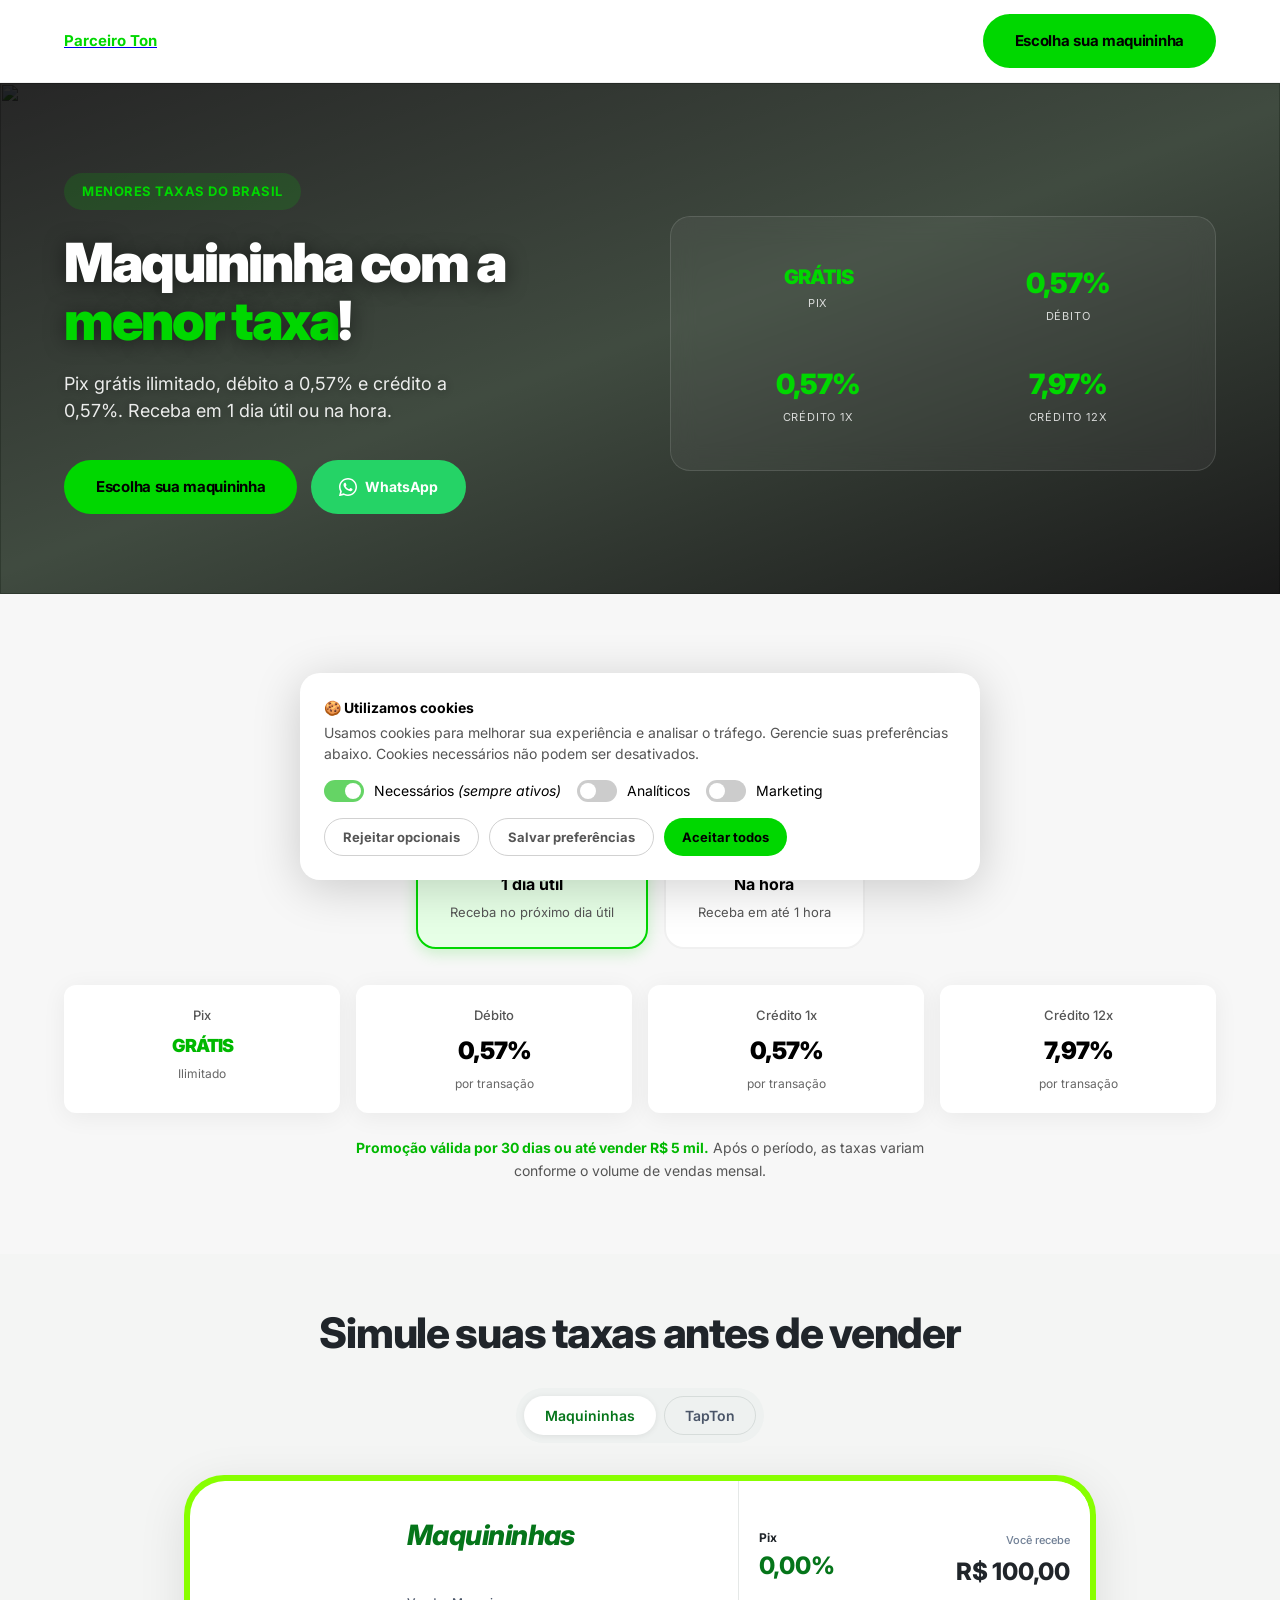
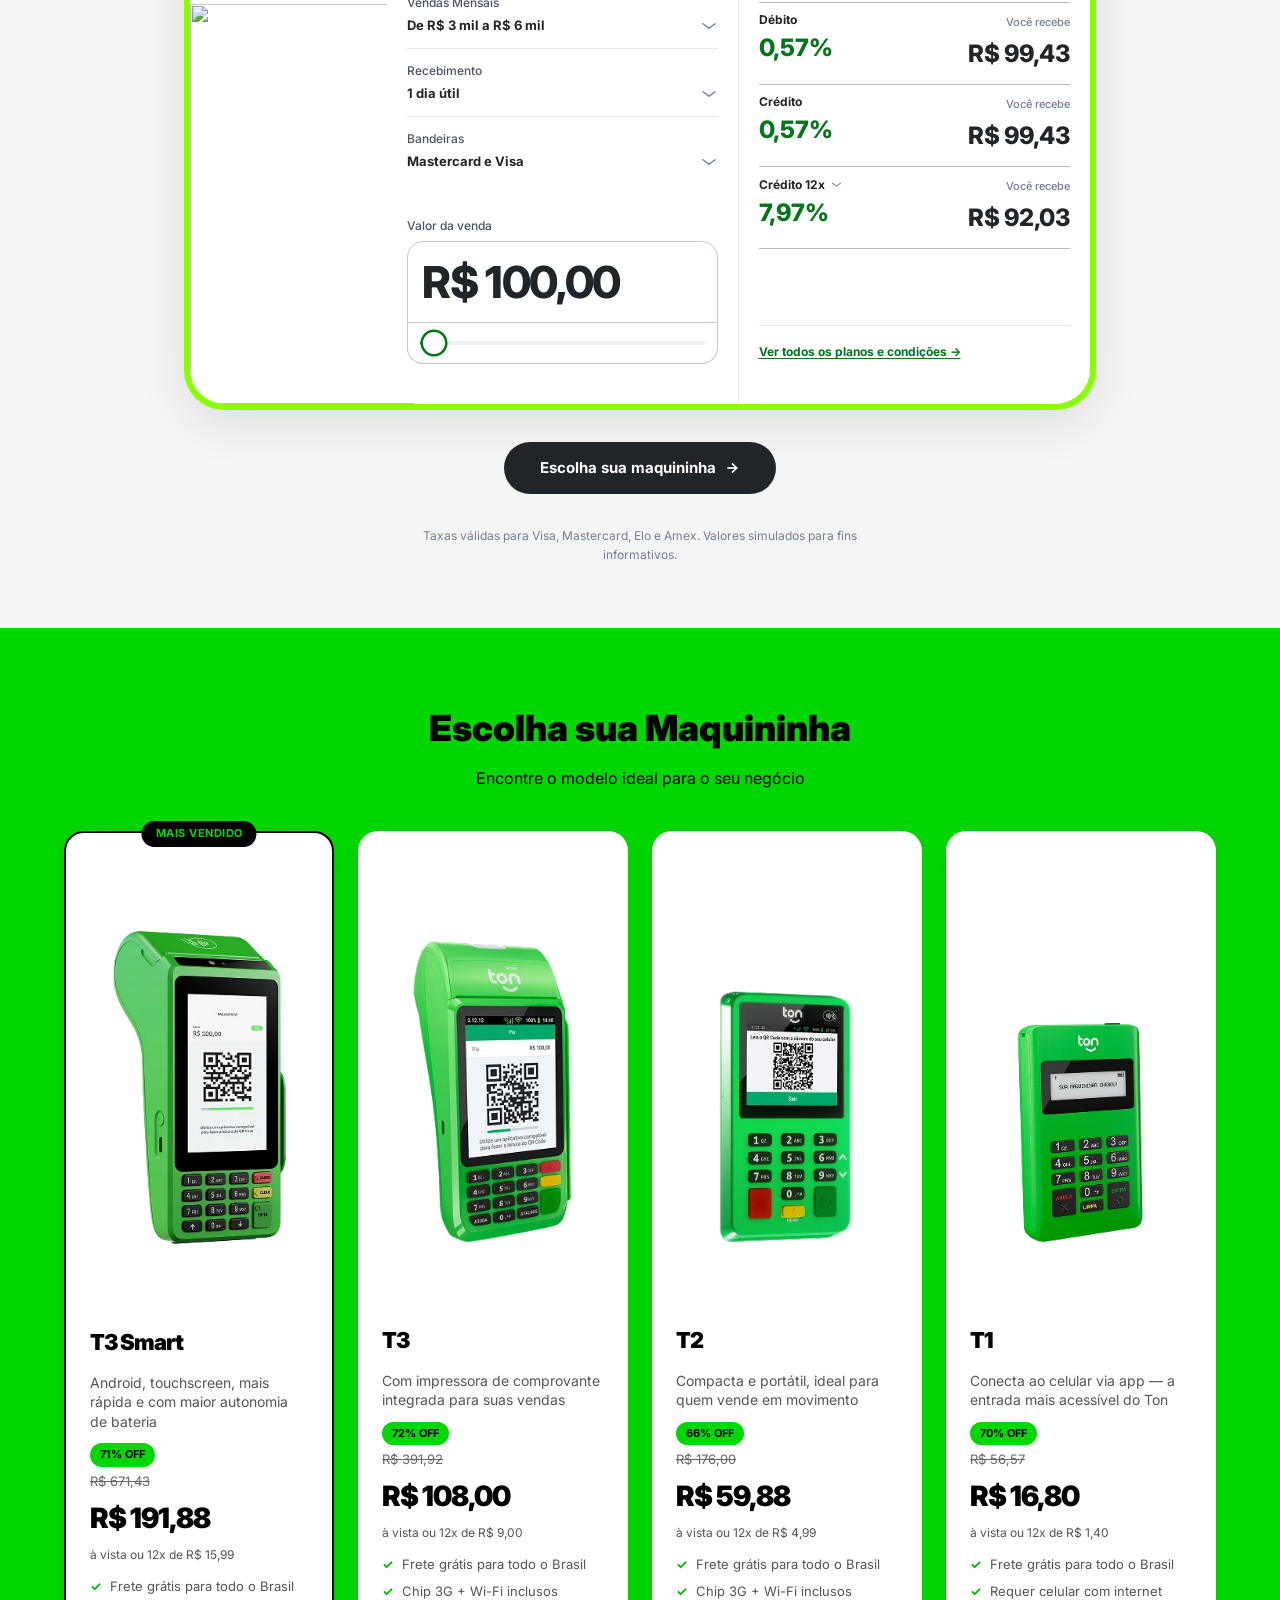
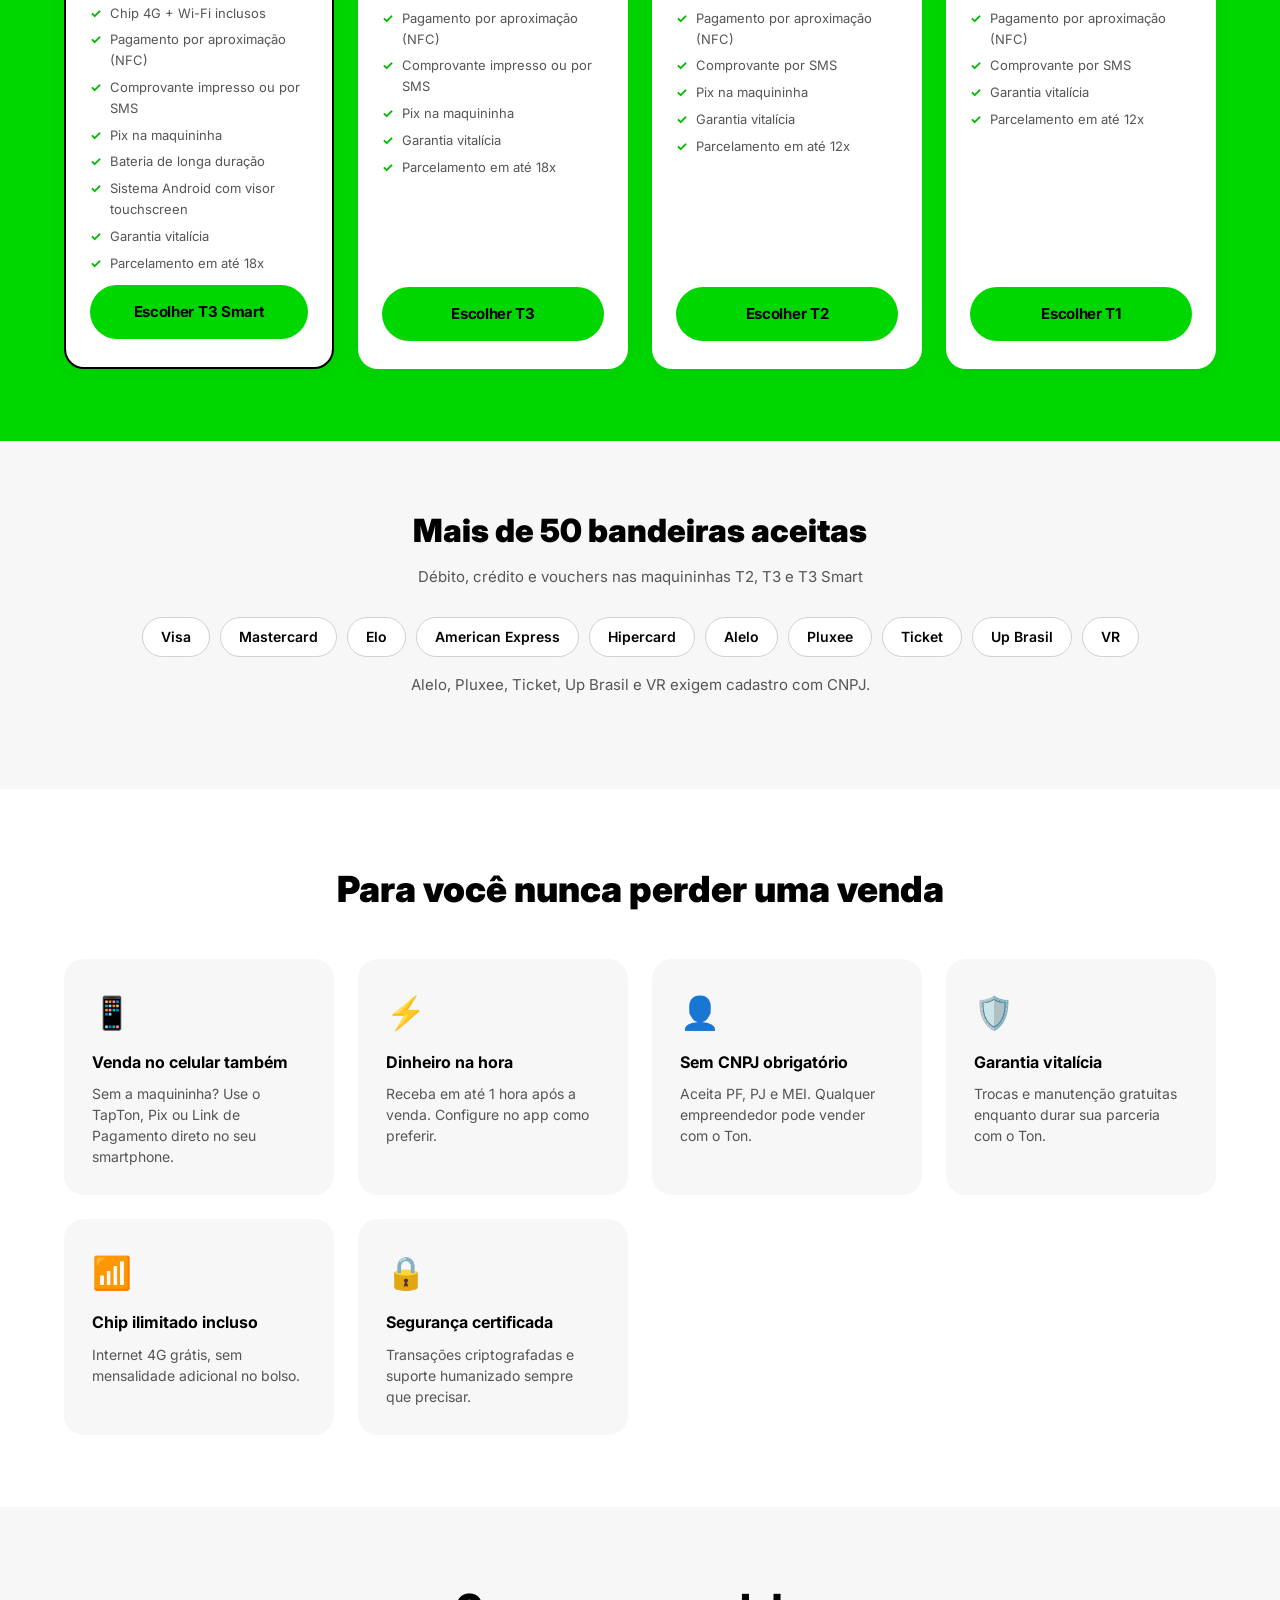
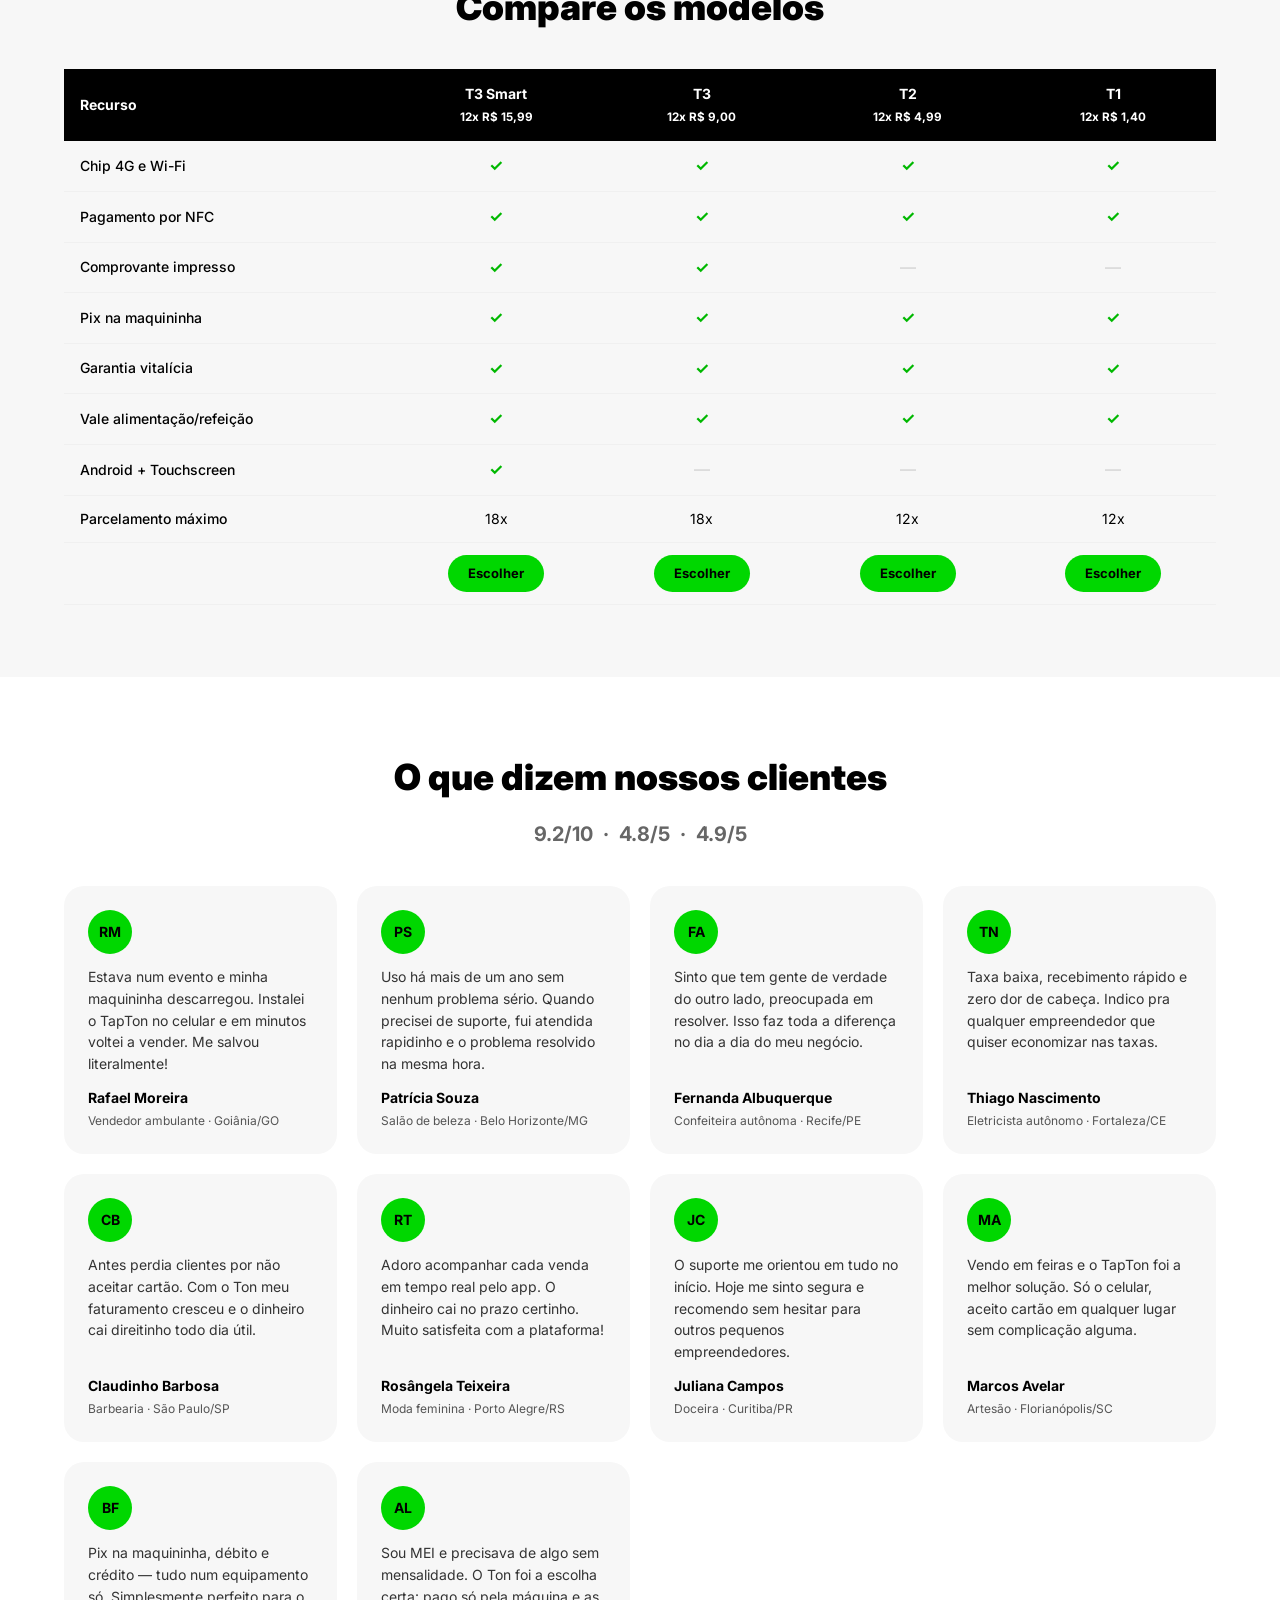
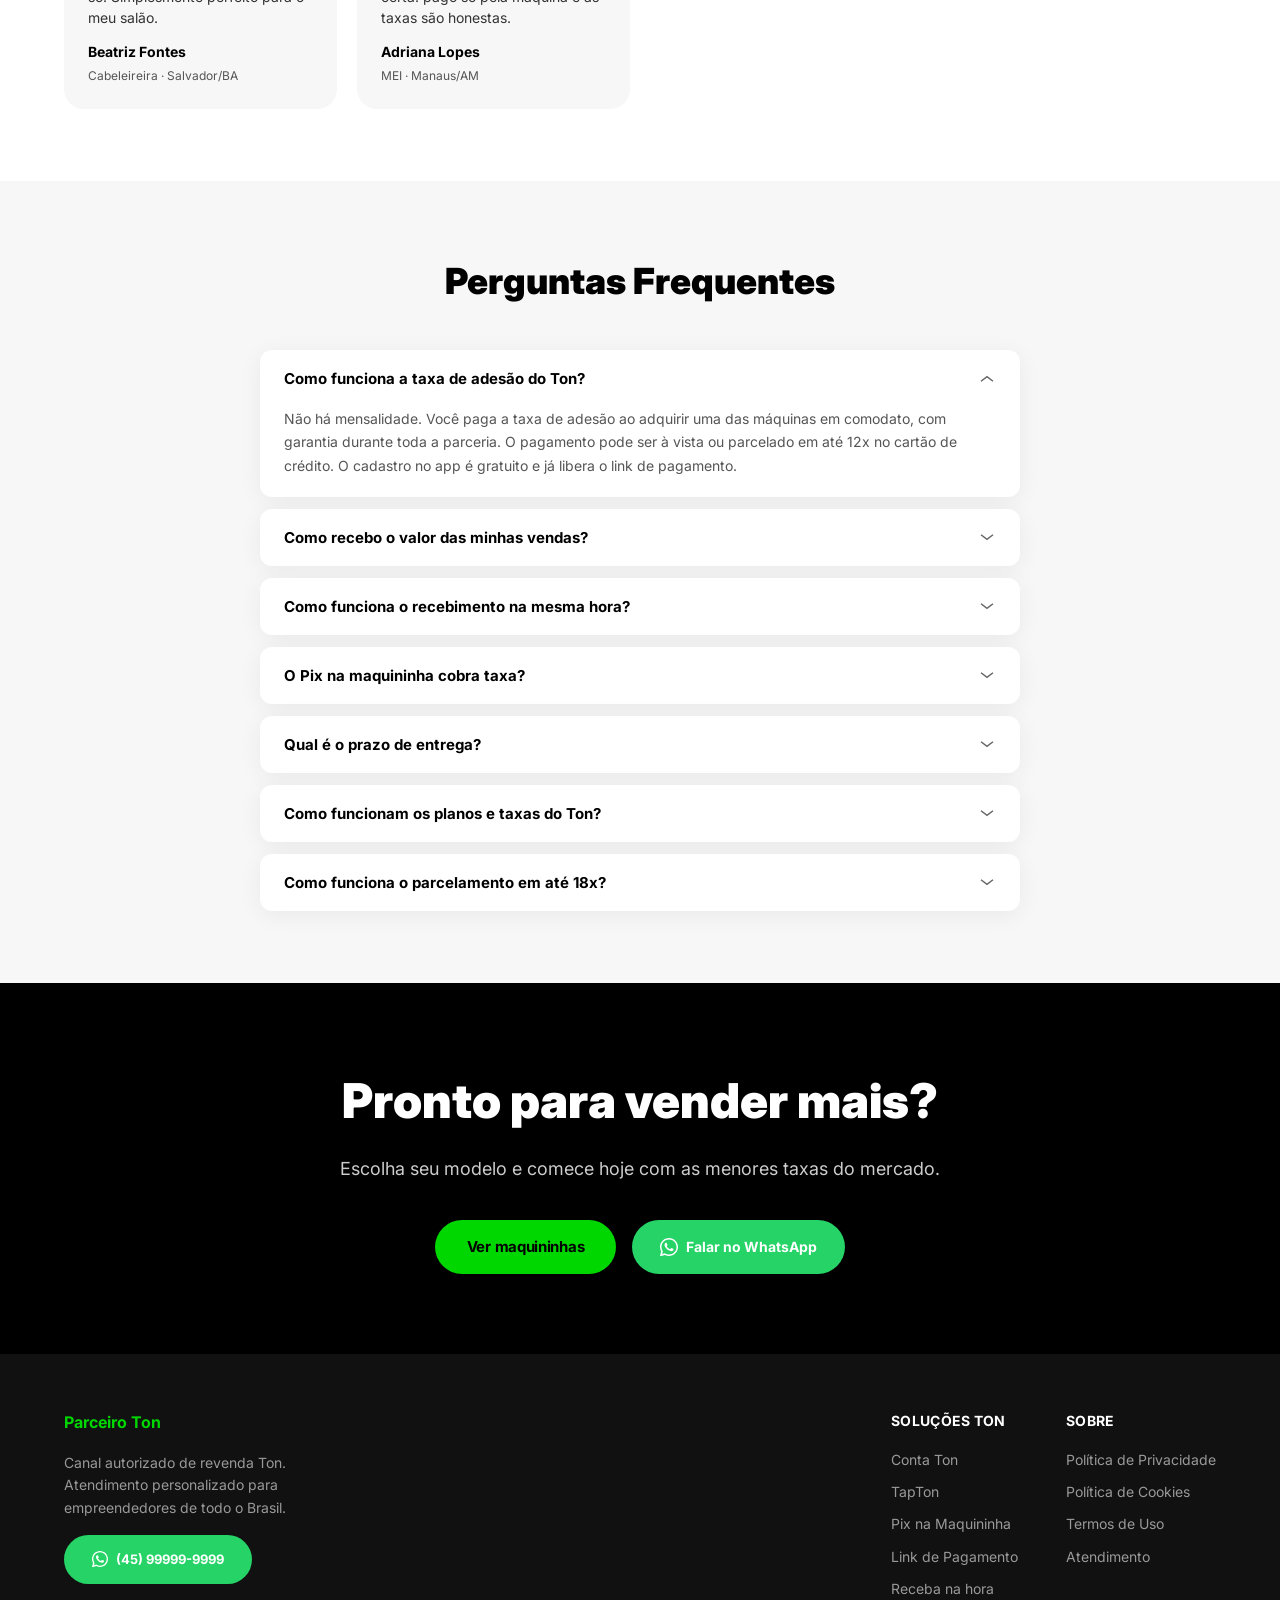
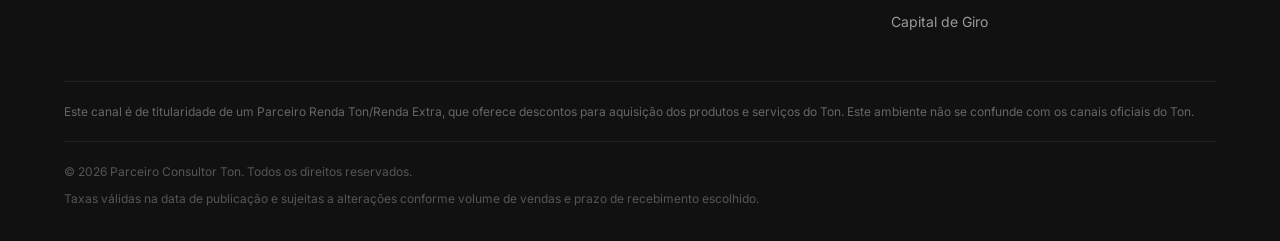
==== index.html @ b410d06c "Update index.html" ====
<!DOCTYPE html>
<html lang="pt-BR">
<head>
  <meta charset="UTF-8">
  <meta name="viewport" content="width=device-width, initial-scale=1.0">
  <title>Maquininha Ton – Menores Taxas do Brasil | Parceiro Autorizado</title>
  <meta name="description" content="Adquira sua maquininha Ton com Pix grátis, débito 0,57% e crédito 0,57%. Receba em 1 dia útil ou na hora. Modelos T3 Smart, T3, T2 e T1. Frete grátis.">
  <meta name="robots" content="index, follow">
  <link rel="canonical" href="https://parceirotonautorizado.github.io/maquininhas-ton/">

  <!-- Open Graph -->
  <meta property="og:title" content="Maquininha Ton – Menores Taxas do Brasil">
  <meta property="og:description" content="Pix grátis, débito 0,57%, crédito 0,57%. Receba em 1 dia útil ou na hora. Escolha seu modelo ideal.">
  <meta property="og:type" content="website">
  <meta property="og:url" content="https://parceirotonautorizado.github.io/maquininhas-ton/">
  <meta property="og:image" content="https://parceirotonautorizado.github.io/maquininhas-ton/img/og-cover.webp">
  <meta property="og:locale" content="pt_BR">

  <!-- Twitter Card -->
  <meta name="twitter:card" content="summary_large_image">
  <meta name="twitter:title" content="Maquininha Ton – Menores Taxas do Brasil">
  <meta name="twitter:description" content="Pix grátis, débito 0,57% e crédito 0,57%. Garantia vitalícia. Frete grátis.">
  <meta name="twitter:image" content="https://parceirotonautorizado.github.io/maquininhas-ton/img/og-cover.webp">

  <!-- JSON-LD: Organization -->
  <script type="application/ld+json">
  {
    "@context":"https://schema.org",
    "@type":"Organization",
    "name":"Parceiro Ton Autorizado",
    "url":"https://parceirotonautorizado.github.io/maquininhas-ton/",
    "logo":"https://parceirotonautorizado.github.io/maquininhas-ton/images/Ton_Parceira_Logo_4.png",
    "contactPoint":[{"@type":"ContactPoint","telephone":"+55-45-99999-9999","contactType":"customer support","availableLanguage":"Portuguese","areaServed":"BR"}]
  }
  </script>

  <!-- JSON-LD: FAQPage -->
  <script type="application/ld+json">
  {
    "@context":"https://schema.org",
    "@type":"FAQPage",
    "mainEntity":[
      {"@type":"Question","name":"Como funciona a taxa única de adesão do Ton?","acceptedAnswer":{"@type":"Answer","text":"Não há mensalidade. Você paga apenas a taxa de adesão da máquina (à vista ou parcelado em até 12x). Após isso, nenhuma cobrança fixa pelo uso."}},
      {"@type":"Question","name":"Como receberei o valor das minhas vendas?","acceptedAnswer":{"@type":"Answer","text":"O saldo fica disponível em sua carteira no prazo escolhido (1 dia útil ou na hora). Depois você transfere gratuitamente para sua conta bancária de mesma titularidade."}},
      {"@type":"Question","name":"O Pix na maquininha cobra taxa?","acceptedAnswer":{"@type":"Answer","text":"Nos primeiros 30 dias, taxa zero. Após isso, cadastre uma chave Pix na Conta Ton para continuar sem taxa. Sem chave cadastrada, a taxa é de 0,49%."}},
      {"@type":"Question","name":"Qual o prazo de entrega da maquininha?","acceptedAnswer":{"@type":"Answer","text":"O prazo varia por modelo e região. Consulte o carrinho no momento da compra para ver o prazo exato para o seu CEP."}},
      {"@type":"Question","name":"Como funciona o parcelamento até 18x?","acceptedAnswer":{"@type":"Answer","text":"Disponível para T3 e T3 Smart. Os modelos T1 e T2 parcelam em até 12x."}}
    ]
  }
  </script>

  <!-- JSON-LD: Product (T3 Smart) -->
  <script type="application/ld+json">
  {
    "@context":"https://schema.org",
    "@type":"Product",
    "name":"Maquininha Ton T3 Smart",
    "description":"Maquininha Android com touchscreen, chip 4G, Wi-Fi, NFC e bateria de longa duração. Garantia vitalícia.",
    "brand":{"@type":"Brand","name":"Ton"},
    "offers":{"@type":"Offer","priceCurrency":"BRL","price":"191.88","availability":"https://schema.org/InStock","url":"https://parceirotonautorizado.github.io/maquininhas-ton/#secao-maquininhas"},
    "aggregateRating":{"@type":"AggregateRating","ratingValue":"4.8","reviewCount":"2400"}
  }
  </script>

  <!-- Preconexões -->
  <link rel="preconnect" href="https://fonts.gstatic.com" crossorigin>
  <link rel="preconnect" href="https://www.googletagmanager.com">
  <link rel="dns-prefetch" href="https://connect.facebook.net">

  <!-- Fonte assíncrona -->
  <link rel="preload" href="https://fonts.googleapis.com/css2?family=Inter:wght@400;500;700;900&display=swap" as="style" onload="this.onload=null;this.rel='stylesheet'">
  <noscript><link rel="stylesheet" href="https://fonts.googleapis.com/css2?family=Inter:wght@400;500;700;900&display=swap"></noscript>

  <!-- CSS crítico inline (above the fold) -->
  <style>
    :root{--verde:#00D700;--verde-escuro:#00B800;--verde-claro:#E6FFE6;--preto:#000;--branco:#fff;--cinza-fundo:#F7F7F7;--cinza-claro:#F0F0F0;--cinza-medio:#D1D1D1;--cinza-escuro:#666;--cinza-texto:#555;--sombra:0 4px 24px rgba(0,0,0,.06);--sombra-hover:0 12px 40px rgba(0,0,0,.1);--r:20px;--r-sm:12px;--r-pill:100px;--tr:all .25s cubic-bezier(.4,0,.2,1);--font:'Inter',-apple-system,BlinkMacSystemFont,sans-serif}
    *{margin:0;padding:0;box-sizing:border-box}
    html{scroll-behavior:smooth;scroll-padding-top:72px}
    body{font-family:var(--font);background:var(--branco);color:var(--preto);line-height:1.6;-webkit-font-smoothing:antialiased;overflow-x:hidden}
    .container{max-width:1200px;margin:0 auto;padding:0 24px}
    .btn-primario{background:var(--verde);color:var(--preto);border:none;padding:15px 32px;border-radius:var(--r-pill);font-weight:700;font-size:15px;cursor:pointer;text-decoration:none;display:inline-block;transition:var(--tr);letter-spacing:-.3px;white-space:nowrap}
    .btn-primario:hover,.btn-primario:focus-visible{background:var(--verde-escuro);transform:translateY(-2px);box-shadow:0 8px 24px rgba(0,215,0,.35);outline:none}
    .btn-whatsapp{background:#25D366;color:#fff;border:none;padding:14px 28px;border-radius:var(--r-pill);font-weight:700;font-size:14px;cursor:pointer;text-decoration:none;display:inline-flex;align-items:center;gap:8px;transition:var(--tr);white-space:nowrap}
    .btn-whatsapp:hover,.btn-whatsapp:focus-visible{background:#1ebe5b;transform:translateY(-2px);box-shadow:0 8px 24px rgba(37,211,102,.35);outline:none}
    /* Header */
    .header{background:rgba(255,255,255,.97);border-bottom:1px solid var(--cinza-claro);padding:14px 0;position:sticky;top:0;z-index:100;box-shadow:0 1px 8px rgba(0,0,0,.04);backdrop-filter:blur(10px)}
    .header .container{display:flex;align-items:center;justify-content:space-between;gap:16px}
    .logo-ton{height:48px;width:auto;flex-shrink:0}
    /* Hero */
    .hero{position:relative;color:var(--branco);padding:90px 0 80px;overflow:hidden;isolation:isolate;min-height:500px;display:flex;align-items:center}
    .hero-bg{position:absolute;inset:0;width:100%;height:100%;object-fit:cover;object-position:center 30%}
    .hero-overlay{position:absolute;inset:0;background:linear-gradient(160deg,rgba(0,0,0,.85) 0%,rgba(0,15,0,.75) 50%,rgba(0,0,0,.9) 100%);z-index:1}
    .hero .container{position:relative;z-index:2;display:grid;grid-template-columns:1fr 1fr;gap:60px;align-items:center}
    .hero-badge{display:inline-block;background:rgba(0,215,0,.15);color:var(--verde);font-size:13px;font-weight:700;padding:8px 18px;border-radius:var(--r-pill);margin-bottom:24px;letter-spacing:.5px;text-transform:uppercase}
    .hero-titulo{font-size:clamp(32px,5vw,54px);font-weight:900;line-height:1.08;letter-spacing:-2px;margin-bottom:20px;text-shadow:0 2px 20px rgba(0,0,0,.5)}
    .hero-titulo .destaque{color:var(--verde)}
    .hero-desc{font-size:18px;opacity:.9;margin-bottom:36px;line-height:1.5;max-width:440px;text-shadow:0 1px 10px rgba(0,0,0,.4)}
    .hero-ctas{display:flex;gap:14px;flex-wrap:wrap}
    .hero-taxas{display:grid;grid-template-columns:repeat(2,1fr);gap:12px;background:rgba(255,255,255,.05);border:1px solid rgba(255,255,255,.12);border-radius:var(--r);padding:32px 28px;backdrop-filter:blur(12px)}
    .taxa-mini{text-align:center;padding:12px 8px}
    .taxa-mini-valor{font-size:28px;font-weight:900;color:var(--verde);letter-spacing:-1px}
    .taxa-mini-metodo{font-size:11px;text-transform:uppercase;letter-spacing:.8px;opacity:.8;margin-top:2px}
    @media(max-width:900px){.hero{padding:60px 0}.hero .container{grid-template-columns:1fr;gap:36px;text-align:center}.hero-desc{margin-inline:auto}.hero-ctas{justify-content:center}.hero-taxas{grid-template-columns:repeat(4,1fr);padding:20px 16px}}
    @media(max-width:600px){.hero{padding:50px 0}.hero-taxas{grid-template-columns:repeat(2,1fr)}.taxa-mini-valor{font-size:22px}.container{padding:0 16px}.header .btn-primario{padding:12px 18px;font-size:13px}}
  </style>

  <!-- CSS não-crítico -->
  <link rel="stylesheet" href="styles.css">

  <!-- Google Tag Manager -->
  <script>(function(w,d,s,l,i){w[l]=w[l]||[];w[l].push({'gtm.start':new Date().getTime(),event:'gtm.js'});var f=d.getElementsByTagName(s)[0],j=d.createElement(s),dl=l!='dataLayer'?'&l='+l:'';j.async=true;j.src='https://www.googletagmanager.com/gtm.js?id='+i+dl;f.parentNode.insertBefore(j,f);})(window,document,'script','dataLayer','GTM-WZRS8XND');</script>
</head>
<body>

<!-- GTM noscript -->
<noscript><iframe src="https://www.googletagmanager.com/ns.html?id=GTM-WZRS8XND" height="0" width="0" style="display:none;visibility:hidden"></iframe></noscript>

<!-- ===== HEADER ===== -->
<header class="header" role="banner">
  <div class="container">
    <a href="/" aria-label="Parceiro Ton – página inicial">
      <img src="images/Ton_Parceira_Logo_4.png" alt="Parceiro Ton" class="logo-ton" width="120" height="41"
           onerror="this.style.display='none';this.nextElementSibling.style.display='block'">
      <span style="display:none;font-size:15px;font-weight:700;color:var(--verde)">Parceiro Ton</span>
    </a>
    <nav aria-label="Navegação principal">
      <a href="#secao-maquininhas" class="btn-primario">Escolha sua maquininha</a>
    </nav>
  </div>
</header>

<!-- ===== HERO ===== -->
<section class="hero" id="hero" aria-labelledby="hero-titulo">
  <img src="images/hero-bg.webp" alt="" class="hero-bg" fetchpriority="high" decoding="sync" aria-hidden="true" width="1440" height="600">
  <div class="hero-overlay" aria-hidden="true"></div>
  <div class="container">
    <div class="hero-content">
      <span class="hero-badge">Menores taxas do Brasil</span>
      <h1 class="hero-titulo" id="hero-titulo">Maquininha com a <span class="destaque">menor taxa</span>!</h1>
      <p class="hero-desc">Pix grátis ilimitado, débito a 0,57% e crédito a 0,57%. Receba em 1 dia útil ou na hora.</p>
      <div class="hero-ctas">
        <a href="#secao-maquininhas" class="btn-primario">Escolha sua maquininha</a>
        <a href="https://wa.me/5545999999999" class="btn-whatsapp" target="_blank" rel="noopener noreferrer">
          <svg width="18" height="18" viewBox="0 0 24 24" fill="currentColor" aria-hidden="true"><path d="M17.472 14.382c-.297-.149-1.758-.867-2.03-.967-.273-.099-.471-.148-.67.15-.197.297-.767.966-.94 1.164-.173.199-.347.223-.644.075-.297-.15-1.255-.463-2.39-1.475-.883-.788-1.48-1.761-1.653-2.059-.173-.297-.018-.458.13-.606.134-.133.298-.347.446-.52.149-.174.198-.298.298-.497.099-.198.05-.371-.025-.52-.075-.149-.669-1.612-.916-2.207-.242-.579-.487-.5-.669-.51-.173-.008-.371-.01-.57-.01-.198 0-.52.074-.792.372-.272.297-1.04 1.016-1.04 2.479 0 1.462 1.065 2.875 1.213 3.074.149.198 2.096 3.2 5.077 4.487.709.306 1.262.489 1.694.625.712.227 1.36.195 1.871.118.571-.085 1.758-.719 2.006-1.413.248-.694.248-1.289.173-1.413-.074-.124-.272-.198-.57-.347z"/><path d="M12 0C5.373 0 0 5.373 0 12c0 2.127.558 4.122 1.532 5.856L.057 23.522a.5.5 0 00.606.665l5.975-1.567A11.945 11.945 0 0012 24c6.627 0 12-5.373 12-12S18.627 0 12 0zm0 22c-1.896 0-3.671-.5-5.214-1.377l-.374-.214-3.544.929.947-3.459-.234-.388A9.955 9.955 0 012 12C2 6.477 6.477 2 12 2s10 4.477 10 10-4.477 10-10 10z"/></svg>
          WhatsApp
        </a>
      </div>
    </div>
    <div class="hero-taxas" aria-label="Taxas promocionais Ton">
      <div class="taxa-mini">
        <div class="taxa-mini-valor" style="font-size:20px">GRÁTIS</div>
        <div class="taxa-mini-metodo">Pix</div>
      </div>
      <div class="taxa-mini">
        <div class="taxa-mini-valor">0,57%</div>
        <div class="taxa-mini-metodo">Débito</div>
      </div>
      <div class="taxa-mini">
        <div class="taxa-mini-valor">0,57%</div>
        <div class="taxa-mini-metodo">Crédito 1x</div>
      </div>
      <div class="taxa-mini">
        <div class="taxa-mini-valor">7,97%</div>
        <div class="taxa-mini-metodo">Crédito 12x</div>
      </div>
    </div>
  </div>
</section>

<!-- ===== RECEBIMENTO ===== -->
<section class="secao-recebimento" id="secao-recebimento" aria-labelledby="titulo-recebimento">
  <div class="container">
    <h2 id="titulo-recebimento">Receba do seu jeito</h2>
    <p class="subtitulo">Escolha o prazo ideal para o seu fluxo de caixa</p>
    <div class="cards-recebimento" role="group" aria-label="Opções de recebimento">
      <div class="card-recebimento ativo" onclick="selecionarRecebimento(this)" role="button" tabindex="0" aria-pressed="true" onkeydown="handleKeyBtn(event,this)">
        <div class="card-recebimento-icone" aria-hidden="true">📅</div>
        <div class="card-recebimento-titulo">1 dia útil</div>
        <div class="card-recebimento-desc">Receba no próximo dia útil</div>
      </div>
      <div class="card-recebimento" onclick="selecionarRecebimento(this)" role="button" tabindex="0" aria-pressed="false" onkeydown="handleKeyBtn(event,this)">
        <div class="card-recebimento-icone" aria-hidden="true">⚡</div>
        <div class="card-recebimento-titulo">Na hora</div>
        <div class="card-recebimento-desc">Receba em até 1 hora</div>
      </div>
    </div>
    <div class="taxas-lista" aria-label="Tabela de taxas">
      <div class="taxa-item"><div class="taxa-item-metodo">Pix</div><div class="taxa-item-valor gratis">GRÁTIS</div><div class="taxa-item-desc">Ilimitado</div></div>
      <div class="taxa-item"><div class="taxa-item-metodo">Débito</div><div class="taxa-item-valor">0,57%</div><div class="taxa-item-desc">por transação</div></div>
      <div class="taxa-item"><div class="taxa-item-metodo">Crédito 1x</div><div class="taxa-item-valor">0,57%</div><div class="taxa-item-desc">por transação</div></div>
      <div class="taxa-item"><div class="taxa-item-metodo">Crédito 12x</div><div class="taxa-item-valor">7,97%</div><div class="taxa-item-desc">por transação</div></div>
    </div>
    <p class="promo-info"><span class="verde">Promoção válida por 30 dias ou até vender R$ 5 mil.</span> Após o período, as taxas variam conforme o volume de vendas mensal.</p>
  </div>
</section>

<!-- ===== SIMULADOR ===== -->
<section class="calc-section" id="simulador" aria-labelledby="titulo-simulador">
  <h2 class="calc-title" id="titulo-simulador">Simule suas taxas antes de vender</h2>

  <div class="tabs-wrap" role="tablist" aria-label="Produto">
    <div class="tabs-inner">
      <button class="tab-btn active" role="tab" aria-selected="true" aria-controls="painel-sim" id="tab-maq" onclick="setProduct('maq')">Maquininhas</button>
      <button class="tab-btn" role="tab" aria-selected="false" aria-controls="painel-sim" id="tab-tap" onclick="setProduct('tap')">TapTon</button>
    </div>
  </div>

  <div class="main-card" id="painel-sim" role="tabpanel">
    <div class="card-body">
      <div class="mascot-wrap" aria-hidden="true">
        <picture>
          <source media="(min-width:768px)" srcset="images/mascote-desktop.webp" type="image/webp">
          <img src="images/mascote-desktop.png" alt="" loading="lazy" decoding="async" width="225" height="400">
        </picture>
      </div>
      <div class="left-panel">
        <div class="controls-side">
          <div class="panel-title" id="panel-title">Maquininhas</div>
          <div class="selects-group">
            <div class="select-row" id="row-vendas" onclick="toggleDD('dd-v','ch-v',event)" role="button" tabindex="0" aria-expanded="false" aria-haspopup="listbox" onkeydown="handleKeyDD(event,'dd-v','ch-v')">
              <div class="select-label" id="label-vendas">Vendas Mensais</div>
              <div class="select-value-row">
                <span class="select-value" id="val-v" aria-labelledby="label-vendas">De R$ 3 mil a R$ 6 mil</span>
                <svg id="ch-v" class="chevron" viewBox="0 0 24 24" fill="none" stroke="currentColor" stroke-width="2" stroke-linecap="round" stroke-linejoin="round" aria-hidden="true"><path d="M4 9l8 6 8-6"/></svg>
              </div>
              <div class="dropdown" id="dd-v" role="listbox" aria-labelledby="label-vendas"></div>
            </div>
            <div class="select-row" onclick="toggleDD('dd-r','ch-r',event)" role="button" tabindex="0" aria-expanded="false" aria-haspopup="listbox" onkeydown="handleKeyDD(event,'dd-r','ch-r')">
              <div class="select-label" id="label-recv">Recebimento</div>
              <div class="select-value-row">
                <span class="select-value" id="val-r" aria-labelledby="label-recv">1 dia útil</span>
                <svg id="ch-r" class="chevron" viewBox="0 0 24 24" fill="none" stroke="currentColor" stroke-width="2" stroke-linecap="round" stroke-linejoin="round" aria-hidden="true"><path d="M4 9l8 6 8-6"/></svg>
              </div>
              <div class="dropdown" id="dd-r" role="listbox" aria-labelledby="label-recv"></div>
            </div>
            <div class="select-row" onclick="toggleDD('dd-b','ch-b',event)" role="button" tabindex="0" aria-expanded="false" aria-haspopup="listbox" onkeydown="handleKeyDD(event,'dd-b','ch-b')">
              <div class="select-label" id="label-band">Bandeiras</div>
              <div class="select-value-row">
                <span class="select-value" id="val-b" aria-labelledby="label-band">Mastercard e Visa</span>
                <svg id="ch-b" class="chevron" viewBox="0 0 24 24" fill="none" stroke="currentColor" stroke-width="2" stroke-linecap="round" stroke-linejoin="round" aria-hidden="true"><path d="M4 9l8 6 8-6"/></svg>
              </div>
              <div class="dropdown" id="dd-b" role="listbox" aria-labelledby="label-band"></div>
            </div>
          </div>
          <div class="amount-section">
            <label class="amount-label" for="amt-inp">Valor da venda</label>
            <input class="amount-input" id="amt-inp" type="text" inputmode="decimal" autocomplete="off" autocorrect="off" spellcheck="false" value="R$ 100,00" placeholder="R$ 0,00" aria-label="Valor da venda">
            <div class="slider-wrap">
              <label for="amt-sl" class="sr-only">Ajuste o valor com o controle deslizante</label>
              <input type="range" id="amt-sl" min="1" max="10000" step="1" value="100" style="--rng:0.990%" aria-label="Valor da venda em reais">
            </div>
          </div>
        </div>
        <div class="results-side">
          <div class="results-rows" id="res-rows" aria-live="polite" aria-atomic="true"></div>
          <div class="res-link">
            <a href="#secao-maquininhas" class="link-confira">Ver todos os planos e condições →</a>
          </div>
        </div>
      </div>
    </div>
  </div>

  <a href="#secao-maquininhas" class="cta-btn">
    Escolha sua maquininha
    <svg width="16" height="16" viewBox="0 0 24 24" fill="none" stroke="currentColor" stroke-width="2.5" aria-hidden="true"><path d="M5 12h14"/><path d="M12 5l7 7-7 7"/></svg>
  </a>
  <p class="calc-note">Taxas válidas para Visa, Mastercard, Elo e Amex. Valores simulados para fins informativos.</p>
</section>

<!-- ===== MAQUININHAS ===== -->
<section class="secao-maquininhas" id="secao-maquininhas" aria-labelledby="titulo-maquininhas">
  <div class="container">
    <h2 id="titulo-maquininhas">Escolha sua Maquininha</h2>
    <p class="subtitulo">Encontre o modelo ideal para o seu negócio</p>
    <div class="grid-maquininhas">

      <!-- T3 Smart -->
      <article class="card-maquininha destaque" aria-label="Maquininha T3 Smart">
        <span class="tag-destaque" aria-label="Produto mais vendido">MAIS VENDIDO</span>
        <div class="card-maquininha-imagem-wrapper">
          <img src="img/t3-smart.webp" alt="Maquininha Ton T3 Smart com tela touchscreen Android" class="card-maquininha-imagem" loading="lazy" decoding="async" width="420" height="420"
               onerror="this.src='img/t3-smart.webp'">
        </div>
        <h3 class="card-maquininha-nome">T3 Smart</h3>
        <p class="card-maquininha-desc">Android, touchscreen, mais rápida e com maior autonomia de bateria</p>
        <div class="card-maquininha-preco">
          <span class="preco-off-badge">71% OFF</span>
          <div class="preco-antigo"><s>R$ 671,43</s></div>
          <div class="preco-atual">R$ 191,88</div>
          <div class="preco-parcelas">à vista ou 12x de R$ 15,99</div>
        </div>
        <ul class="card-maquininha-features" aria-label="Características da T3 Smart">
          <li>Frete grátis para todo o Brasil</li>
          <li>Chip 4G + Wi-Fi inclusos</li>
          <li>Pagamento por aproximação (NFC)</li>
          <li>Comprovante impresso ou por SMS</li>
          <li>Pix na maquininha</li>
          <li>Bateria de longa duração</li>
          <li>Sistema Android com visor touchscreen</li>
          <li>Garantia vitalícia</li>
          <li>Parcelamento em até 18x</li>
        </ul>
        <a href="https://www.ton.com.br/checkout/cart?userTag=tonmega_tier&productId=TONMEGA_TIER_SMART_POS&userAnticipation=1&referrer=FA50C2AD-7A39-46F5-BCA1-ECDD99F7A331&utm_medium=invite_share&utm_source=revendedor&machineName=t3smart" class="btn-primario" aria-label="Comprar T3 Smart">Escolher T3 Smart</a>
      </article>

      <!-- T3 -->
      <article class="card-maquininha" aria-label="Maquininha T3">
        <div class="card-maquininha-imagem-wrapper">
          <img src="img/t3.webp" alt="Maquininha Ton T3 com impressora de comprovante" class="card-maquininha-imagem" loading="lazy" decoding="async" width="160" height="160"
               onerror="this.src='img/placeholder.webp'">
        </div>
        <h3 class="card-maquininha-nome">T3</h3>
        <p class="card-maquininha-desc">Com impressora de comprovante integrada para suas vendas</p>
        <div class="card-maquininha-preco">
          <span class="preco-off-badge">72% OFF</span>
          <div class="preco-antigo"><s>R$ 391,92</s></div>
          <div class="preco-atual">R$ 108,00</div>
          <div class="preco-parcelas">à vista ou 12x de R$ 9,00</div>
        </div>
        <ul class="card-maquininha-features" aria-label="Características da T3">
          <li>Frete grátis para todo o Brasil</li>
          <li>Chip 3G + Wi-Fi inclusos</li>
          <li>Pagamento por aproximação (NFC)</li>
          <li>Comprovante impresso ou por SMS</li>
          <li>Pix na maquininha</li>
          <li>Garantia vitalícia</li>
          <li>Parcelamento em até 18x</li>
        </ul>
        <a href="https://www.ton.com.br/checkout/cart?userTag=tonmega_tier&productId=TONMEGA_TIER_T3&userAnticipation=1&referrer=FA50C2AD-7A39-46F5-BCA1-ECDD99F7A331&utm_medium=invite_share&utm_source=revendedor&machineName=t3" class="btn-primario" aria-label="Comprar T3">Escolher T3</a>
      </article>

      <!-- T2 -->
      <article class="card-maquininha" aria-label="Maquininha T2">
        <div class="card-maquininha-imagem-wrapper">
          <img src="img/t2.webp" alt="Maquininha Ton T2 compacta e portátil" class="card-maquininha-imagem" loading="lazy" decoding="async" width="160" height="160"
               onerror="this.src='img/placeholder.webp'">
        </div>
        <h3 class="card-maquininha-nome">T2</h3>
        <p class="card-maquininha-desc">Compacta e portátil, ideal para quem vende em movimento</p>
        <div class="card-maquininha-preco">
          <span class="preco-off-badge">66% OFF</span>
          <div class="preco-antigo"><s>R$ 176,00</s></div>
          <div class="preco-atual">R$ 59,88</div>
          <div class="preco-parcelas">à vista ou 12x de R$ 4,99</div>
        </div>
        <ul class="card-maquininha-features" aria-label="Características da T2">
          <li>Frete grátis para todo o Brasil</li>
          <li>Chip 3G + Wi-Fi inclusos</li>
          <li>Pagamento por aproximação (NFC)</li>
          <li>Comprovante por SMS</li>
          <li>Pix na maquininha</li>
          <li>Garantia vitalícia</li>
          <li>Parcelamento em até 12x</li>
        </ul>
        <a href="https://www.ton.com.br/checkout/cart?userTag=tonmega_tier&productId=TONMEGA_TIER_D195&userAnticipation=1&referrer=FA50C2AD-7A39-46F5-BCA1-ECDD99F7A331&utm_medium=invite_share&utm_source=revendedor&machineName=t2" class="btn-primario" aria-label="Comprar T2">Escolher T2</a>
      </article>

      <!-- T1 -->
      <article class="card-maquininha" aria-label="Maquininha T1">
        <div class="card-maquininha-imagem-wrapper">
          <img src="img/t1.webp" alt="Maquininha Ton T1 que conecta ao celular via Bluetooth" class="card-maquininha-imagem" loading="lazy" decoding="async" width="160" height="160"
               onerror="this.src='img/placeholder.webp'">
        </div>
        <h3 class="card-maquininha-nome">T1</h3>
        <p class="card-maquininha-desc">Conecta ao celular via app — a entrada mais acessível do Ton</p>
        <div class="card-maquininha-preco">
          <span class="preco-off-badge">70% OFF</span>
          <div class="preco-antigo"><s>R$ 56,57</s></div>
          <div class="preco-atual">R$ 16,80</div>
          <div class="preco-parcelas">à vista ou 12x de R$ 1,40</div>
        </div>
        <ul class="card-maquininha-features" aria-label="Características da T1">
          <li>Frete grátis para todo o Brasil</li>
          <li>Requer celular com internet</li>
          <li>Pagamento por aproximação (NFC)</li>
          <li>Comprovante por SMS</li>
          <li>Garantia vitalícia</li>
          <li>Parcelamento em até 12x</li>
        </ul>
        <a href="https://www.ton.com.br/checkout/cart?userTag=tonmega_tier&productId=TONMEGA_TIER_D150&userAnticipation=1&referrer=FA50C2AD-7A39-46F5-BCA1-ECDD99F7A331&utm_medium=invite_share&utm_source=revendedor&machineName=t1" class="btn-primario" aria-label="Comprar T1">Escolher T1</a>
      </article>

    </div>
  </div>
</section>

<!-- ===== BANDEIRAS ===== -->
<section class="secao-bandeiras" aria-labelledby="titulo-bandeiras">
  <div class="container">
    <h2 id="titulo-bandeiras">Mais de 50 bandeiras aceitas</h2>
    <p>Débito, crédito e vouchers nas maquininhas T2, T3 e T3 Smart</p>
    <div class="bandeiras-grid" role="list" aria-label="Bandeiras aceitas">
      <span class="bandeira-tag" role="listitem">Visa</span>
      <span class="bandeira-tag" role="listitem">Mastercard</span>
      <span class="bandeira-tag" role="listitem">Elo</span>
      <span class="bandeira-tag" role="listitem">American Express</span>
      <span class="bandeira-tag" role="listitem">Hipercard</span>
      <span class="bandeira-tag" role="listitem">Alelo</span>
      <span class="bandeira-tag" role="listitem">Pluxee</span>
      <span class="bandeira-tag" role="listitem">Ticket</span>
      <span class="bandeira-tag" role="listitem">Up Brasil</span>
      <span class="bandeira-tag" role="listitem">VR</span>
    </div>
    <p class="bandeira-info">Alelo, Pluxee, Ticket, Up Brasil e VR exigem cadastro com CNPJ.</p>
  </div>
</section>

<!-- ===== BENEFÍCIOS ===== -->
<section class="secao-beneficios" aria-labelledby="titulo-beneficios">
  <div class="container">
    <h2 id="titulo-beneficios">Para você nunca perder uma venda</h2>
    <div class="beneficios-grid">
      <div class="beneficio-card">
        <div class="beneficio-icone" aria-hidden="true">📱</div>
        <h3 class="beneficio-titulo">Venda no celular também</h3>
        <p class="beneficio-desc">Sem a maquininha? Use o TapTon, Pix ou Link de Pagamento direto no seu smartphone.</p>
      </div>
      <div class="beneficio-card">
        <div class="beneficio-icone" aria-hidden="true">⚡</div>
        <h3 class="beneficio-titulo">Dinheiro na hora</h3>
        <p class="beneficio-desc">Receba em até 1 hora após a venda. Configure no app como preferir.</p>
      </div>
      <div class="beneficio-card">
        <div class="beneficio-icone" aria-hidden="true">👤</div>
        <h3 class="beneficio-titulo">Sem CNPJ obrigatório</h3>
        <p class="beneficio-desc">Aceita PF, PJ e MEI. Qualquer empreendedor pode vender com o Ton.</p>
      </div>
      <div class="beneficio-card">
        <div class="beneficio-icone" aria-hidden="true">🛡️</div>
        <h3 class="beneficio-titulo">Garantia vitalícia</h3>
        <p class="beneficio-desc">Trocas e manutenção gratuitas enquanto durar sua parceria com o Ton.</p>
      </div>
      <div class="beneficio-card">
        <div class="beneficio-icone" aria-hidden="true">📶</div>
        <h3 class="beneficio-titulo">Chip ilimitado incluso</h3>
        <p class="beneficio-desc">Internet 4G grátis, sem mensalidade adicional no bolso.</p>
      </div>
      <div class="beneficio-card">
        <div class="beneficio-icone" aria-hidden="true">🔒</div>
        <h3 class="beneficio-titulo">Segurança certificada</h3>
        <p class="beneficio-desc">Transações criptografadas e suporte humanizado sempre que precisar.</p>
      </div>
    </div>
  </div>
</section>

<!-- ===== COMPARATIVO ===== -->
<section class="secao-comparativo" aria-labelledby="titulo-comparativo">
  <div class="container">
    <h2 id="titulo-comparativo">Compare os modelos</h2>
    <div style="overflow-x:auto" role="region" aria-label="Tabela comparativa de maquininhas">
      <table class="tabela-comparativa">
        <caption class="sr-only">Comparativo de recursos entre T3 Smart, T3, T2 e T1</caption>
        <thead>
          <tr>
            <th scope="col">Recurso</th>
            <th scope="col">T3 Smart<br><small>12x R$ 15,99</small></th>
            <th scope="col">T3<br><small>12x R$ 9,00</small></th>
            <th scope="col">T2<br><small>12x R$ 4,99</small></th>
            <th scope="col">T1<br><small>12x R$ 1,40</small></th>
          </tr>
        </thead>
        <tbody>
          <tr><td>Chip 4G e Wi-Fi</td><td class="possui" aria-label="Sim">✓</td><td class="possui" aria-label="Sim">✓</td><td class="possui" aria-label="Sim">✓</td><td class="possui" aria-label="Sim">✓</td></tr>
          <tr><td>Pagamento por NFC</td><td class="possui">✓</td><td class="possui">✓</td><td class="possui">✓</td><td class="possui">✓</td></tr>
          <tr><td>Comprovante impresso</td><td class="possui">✓</td><td class="possui">✓</td><td class="nao-possui" aria-label="Não">—</td><td class="nao-possui" aria-label="Não">—</td></tr>
          <tr><td>Pix na maquininha</td><td class="possui">✓</td><td class="possui">✓</td><td class="possui">✓</td><td class="possui">✓</td></tr>
          <tr><td>Garantia vitalícia</td><td class="possui">✓</td><td class="possui">✓</td><td class="possui">✓</td><td class="possui">✓</td></tr>
          <tr><td>Vale alimentação/refeição</td><td class="possui">✓</td><td class="possui">✓</td><td class="possui">✓</td><td class="possui">✓</td></tr>
          <tr><td>Android + Touchscreen</td><td class="possui">✓</td><td class="nao-possui">—</td><td class="nao-possui">—</td><td class="nao-possui">—</td></tr>
          <tr><td>Parcelamento máximo</td><td>18x</td><td>18x</td><td>12x</td><td>12x</td></tr>
          <tr>
            <td></td>
            <td><a href="https://www.ton.com.br/checkout/cart?userTag=tonmega_tier&productId=TONMEGA_TIER_SMART_POS&userAnticipation=1&referrer=FA50C2AD-7A39-46F5-BCA1-ECDD99F7A331&utm_medium=invite_share&utm_source=revendedor&machineName=t3smart" class="btn-tabela">Escolher</a></td>
            <td><a href="https://www.ton.com.br/checkout/cart?userTag=tonmega_tier&productId=TONMEGA_TIER_T3&userAnticipation=1&referrer=FA50C2AD-7A39-46F5-BCA1-ECDD99F7A331&utm_medium=invite_share&utm_source=revendedor&machineName=t3" class="btn-tabela">Escolher</a></td>
            <td><a href="https://www.ton.com.br/checkout/cart?userTag=tonmega_tier&productId=TONMEGA_TIER_D195&userAnticipation=1&referrer=FA50C2AD-7A39-46F5-BCA1-ECDD99F7A331&utm_medium=invite_share&utm_source=revendedor&machineName=t2" class="btn-tabela">Escolher</a></td>
            <td><a href="https://www.ton.com.br/checkout/cart?userTag=tonmega_tier&productId=TONMEGA_TIER_D150&userAnticipation=1&referrer=FA50C2AD-7A39-46F5-BCA1-ECDD99F7A331&utm_medium=invite_share&utm_source=revendedor&machineName=t1" class="btn-tabela">Escolher</a></td>
          </tr>
        </tbody>
      </table>
    </div>
  </div>
</section>

<!-- ===== DEPOIMENTOS ===== -->
<section class="secao-depoimentos" aria-labelledby="titulo-depoimentos">
  <div class="container">
    <h2 id="titulo-depoimentos">O que dizem nossos clientes</h2>
    <div class="depoimentos-notas" aria-label="Notas médias: 9.2 de 10, 4.8 de 5 e 4.9 de 5">9.2/10 &nbsp;·&nbsp; 4.8/5 &nbsp;·&nbsp; 4.9/5</div>
    <div class="depoimentos-grid">

      <blockquote class="depoimento-card">
        <div class="dep-avatar" aria-hidden="true">RM</div>
        <p class="depoimento-texto">Estava num evento e minha maquininha descarregou. Instalei o TapTon no celular e em minutos voltei a vender. Me salvou literalmente!</p>
        <footer><cite class="depoimento-autor">Rafael Moreira</cite> <span class="depoimento-tag">Vendedor ambulante · Goiânia/GO</span></footer>
      </blockquote>

      <blockquote class="depoimento-card">
        <div class="dep-avatar" aria-hidden="true">PS</div>
        <p class="depoimento-texto">Uso há mais de um ano sem nenhum problema sério. Quando precisei de suporte, fui atendida rapidinho e o problema resolvido na mesma hora.</p>
        <footer><cite class="depoimento-autor">Patrícia Souza</cite> <span class="depoimento-tag">Salão de beleza · Belo Horizonte/MG</span></footer>
      </blockquote>

      <blockquote class="depoimento-card">
        <div class="dep-avatar" aria-hidden="true">FA</div>
        <p class="depoimento-texto">Sinto que tem gente de verdade do outro lado, preocupada em resolver. Isso faz toda a diferença no dia a dia do meu negócio.</p>
        <footer><cite class="depoimento-autor">Fernanda Albuquerque</cite> <span class="depoimento-tag">Confeiteira autônoma · Recife/PE</span></footer>
      </blockquote>

      <blockquote class="depoimento-card">
        <div class="dep-avatar" aria-hidden="true">TN</div>
        <p class="depoimento-texto">Taxa baixa, recebimento rápido e zero dor de cabeça. Indico pra qualquer empreendedor que quiser economizar nas taxas.</p>
        <footer><cite class="depoimento-autor">Thiago Nascimento</cite> <span class="depoimento-tag">Eletricista autônomo · Fortaleza/CE</span></footer>
      </blockquote>

      <blockquote class="depoimento-card">
        <div class="dep-avatar" aria-hidden="true">CB</div>
        <p class="depoimento-texto">Antes perdia clientes por não aceitar cartão. Com o Ton meu faturamento cresceu e o dinheiro cai direitinho todo dia útil.</p>
        <footer><cite class="depoimento-autor">Claudinho Barbosa</cite> <span class="depoimento-tag">Barbearia · São Paulo/SP</span></footer>
      </blockquote>

      <blockquote class="depoimento-card">
        <div class="dep-avatar" aria-hidden="true">RT</div>
        <p class="depoimento-texto">Adoro acompanhar cada venda em tempo real pelo app. O dinheiro cai no prazo certinho. Muito satisfeita com a plataforma!</p>
        <footer><cite class="depoimento-autor">Rosângela Teixeira</cite> <span class="depoimento-tag">Moda feminina · Porto Alegre/RS</span></footer>
      </blockquote>

      <blockquote class="depoimento-card">
        <div class="dep-avatar" aria-hidden="true">JC</div>
        <p class="depoimento-texto">O suporte me orientou em tudo no início. Hoje me sinto segura e recomendo sem hesitar para outros pequenos empreendedores.</p>
        <footer><cite class="depoimento-autor">Juliana Campos</cite> <span class="depoimento-tag">Doceira · Curitiba/PR</span></footer>
      </blockquote>

      <blockquote class="depoimento-card">
        <div class="dep-avatar" aria-hidden="true">MA</div>
        <p class="depoimento-texto">Vendo em feiras e o TapTon foi a melhor solução. Só o celular, aceito cartão em qualquer lugar sem complicação alguma.</p>
        <footer><cite class="depoimento-autor">Marcos Avelar</cite> <span class="depoimento-tag">Artesão · Florianópolis/SC</span></footer>
      </blockquote>

      <blockquote class="depoimento-card">
        <div class="dep-avatar" aria-hidden="true">BF</div>
        <p class="depoimento-texto">Pix na maquininha, débito e crédito — tudo num equipamento só. Simplesmente perfeito para o meu salão.</p>
        <footer><cite class="depoimento-autor">Beatriz Fontes</cite> <span class="depoimento-tag">Cabeleireira · Salvador/BA</span></footer>
      </blockquote>

      <blockquote class="depoimento-card">
        <div class="dep-avatar" aria-hidden="true">AL</div>
        <p class="depoimento-texto">Sou MEI e precisava de algo sem mensalidade. O Ton foi a escolha certa: pago só pela máquina e as taxas são honestas.</p>
        <footer><cite class="depoimento-autor">Adriana Lopes</cite> <span class="depoimento-tag">MEI · Manaus/AM</span></footer>
      </blockquote>

    </div>
  </div>
</section>

<!-- ===== FAQ ===== -->
<section class="secao-faq" aria-labelledby="titulo-faq">
  <div class="container">
    <h2 id="titulo-faq">Perguntas Frequentes</h2>
    <div class="faq-lista">

      <div class="faq-item aberto">
        <button class="faq-pergunta" onclick="toggleFaq(this)" aria-expanded="true" aria-controls="faq-1">
          Como funciona a taxa de adesão do Ton?
          <svg class="faq-chevron" viewBox="0 0 24 24" fill="none" stroke="currentColor" stroke-width="2" aria-hidden="true"><path d="M4 9l8 6 8-6"/></svg>
        </button>
        <div class="faq-resposta" id="faq-1" role="region">
          Não há mensalidade. Você paga a taxa de adesão ao adquirir uma das máquinas em comodato, com garantia durante toda a parceria. O pagamento pode ser à vista ou parcelado em até 12x no cartão de crédito. O cadastro no app é gratuito e já libera o link de pagamento.
        </div>
      </div>

      <div class="faq-item">
        <button class="faq-pergunta" onclick="toggleFaq(this)" aria-expanded="false" aria-controls="faq-2">
          Como recebo o valor das minhas vendas?
          <svg class="faq-chevron" viewBox="0 0 24 24" fill="none" stroke="currentColor" stroke-width="2" aria-hidden="true"><path d="M4 9l8 6 8-6"/></svg>
        </button>
        <div class="faq-resposta" id="faq-2" role="region" hidden>
          O saldo fica disponível em sua carteira no prazo escolhido (1 dia útil ou na hora). Depois você transfere gratuitamente para sua conta bancária de mesma titularidade do CPF ou CNPJ cadastrado. Contas aceitas: corrente, poupança, corrente conjunta e poupança conjunta.
        </div>
      </div>

      <div class="faq-item">
        <button class="faq-pergunta" onclick="toggleFaq(this)" aria-expanded="false" aria-controls="faq-3">
          Como funciona o recebimento na mesma hora?
          <svg class="faq-chevron" viewBox="0 0 24 24" fill="none" stroke="currentColor" stroke-width="2" aria-hidden="true"><path d="M4 9l8 6 8-6"/></svg>
        </button>
        <div class="faq-resposta" id="faq-3" role="region" hidden>
          É necessário ter uma Conta Ton aprovada. Ative em "Minhas taxas e prazos" no app. As taxas mudam conforme o prazo escolhido — todos os detalhes estão disponíveis no aplicativo.
        </div>
      </div>

      <div class="faq-item">
        <button class="faq-pergunta" onclick="toggleFaq(this)" aria-expanded="false" aria-controls="faq-4">
          O Pix na maquininha cobra taxa?
          <svg class="faq-chevron" viewBox="0 0 24 24" fill="none" stroke="currentColor" stroke-width="2" aria-hidden="true"><path d="M4 9l8 6 8-6"/></svg>
        </button>
        <div class="faq-resposta" id="faq-4" role="region" hidden>
          Nos primeiros 30 dias, taxa zero. Após isso, cadastre uma chave Pix (CPF, CNPJ ou telefone) na Conta Ton para continuar sem taxa. Sem chave cadastrada, a taxa passa a ser 0,49% por venda.
        </div>
      </div>

      <div class="faq-item">
        <button class="faq-pergunta" onclick="toggleFaq(this)" aria-expanded="false" aria-controls="faq-5">
          Qual é o prazo de entrega?
          <svg class="faq-chevron" viewBox="0 0 24 24" fill="none" stroke="currentColor" stroke-width="2" aria-hidden="true"><path d="M4 9l8 6 8-6"/></svg>
        </button>
        <div class="faq-resposta" id="faq-5" role="region" hidden>
          O prazo varia por modelo e região. Consulte o carrinho no momento da compra para ver o prazo exato para o seu CEP. O cartão de débito Ton, se solicitado, é entregue em até 20 dias úteis separadamente.
        </div>
      </div>

      <div class="faq-item">
        <button class="faq-pergunta" onclick="toggleFaq(this)" aria-expanded="false" aria-controls="faq-6">
          Como funcionam os planos e taxas do Ton?
          <svg class="faq-chevron" viewBox="0 0 24 24" fill="none" stroke="currentColor" stroke-width="2" aria-hidden="true"><path d="M4 9l8 6 8-6"/></svg>
        </button>
        <div class="faq-resposta" id="faq-6" role="region" hidden>
          Você começa com taxas promocionais por 30 dias ou até atingir R$ 5 mil em vendas. Depois disso, as taxas são definidas pelo volume de vendas do mês anterior. Quanto mais você vender, menores as taxas. Isso vale exclusivamente para a maquininha — TapTon e Link de Pagamento têm taxas próprias.
        </div>
      </div>

      <div class="faq-item">
        <button class="faq-pergunta" onclick="toggleFaq(this)" aria-expanded="false" aria-controls="faq-7">
          Como funciona o parcelamento em até 18x?
          <svg class="faq-chevron" viewBox="0 0 24 24" fill="none" stroke="currentColor" stroke-width="2" aria-hidden="true"><path d="M4 9l8 6 8-6"/></svg>
        </button>
        <div class="faq-resposta" id="faq-7" role="region" hidden>
          O parcelamento em até 18x está disponível para os modelos T3 e T3 Smart. Os modelos T1 e T2 parcelam em até 12x.
        </div>
      </div>

    </div>
  </div>
</section>

<!-- ===== CTA FINAL ===== -->
<section class="secao-cta-final" aria-labelledby="titulo-cta">
  <div class="container">
    <h2 id="titulo-cta">Pronto para vender mais?</h2>
    <p>Escolha seu modelo e comece hoje com as menores taxas do mercado.</p>
    <div class="botoes">
      <a href="#secao-maquininhas" class="btn-primario">Ver maquininhas</a>
      <a href="https://wa.me/5545999999999" class="btn-whatsapp" target="_blank" rel="noopener noreferrer">
        <svg width="18" height="18" viewBox="0 0 24 24" fill="currentColor" aria-hidden="true"><path d="M17.472 14.382c-.297-.149-1.758-.867-2.03-.967-.273-.099-.471-.148-.67.15-.197.297-.767.966-.94 1.164-.173.199-.347.223-.644.075-.297-.15-1.255-.463-2.39-1.475-.883-.788-1.48-1.761-1.653-2.059-.173-.297-.018-.458.13-.606.134-.133.298-.347.446-.52.149-.174.198-.298.298-.497.099-.198.05-.371-.025-.52-.075-.149-.669-1.612-.916-2.207-.242-.579-.487-.5-.669-.51-.173-.008-.371-.01-.57-.01-.198 0-.52.074-.792.372-.272.297-1.04 1.016-1.04 2.479 0 1.462 1.065 2.875 1.213 3.074.149.198 2.096 3.2 5.077 4.487.709.306 1.262.489 1.694.625.712.227 1.36.195 1.871.118.571-.085 1.758-.719 2.006-1.413.248-.694.248-1.289.173-1.413-.074-.124-.272-.198-.57-.347z"/><path d="M12 0C5.373 0 0 5.373 0 12c0 2.127.558 4.122 1.532 5.856L.057 23.522a.5.5 0 00.606.665l5.975-1.567A11.945 11.945 0 0012 24c6.627 0 12-5.373 12-12S18.627 0 12 0zm0 22c-1.896 0-3.671-.5-5.214-1.377l-.374-.214-3.544.929.947-3.459-.234-.388A9.955 9.955 0 012 12C2 6.477 6.477 2 12 2s10 4.477 10 10-4.477 10-10 10z"/></svg>
        Falar no WhatsApp
      </a>
    </div>
  </div>
</section>

<!-- ===== FOOTER ===== -->
<footer class="footer" role="contentinfo">
  <div class="container">
    <div class="footer-top">
      <div class="footer-brand">
        <img src="images/Ton_Parceira_Logo_4.png" alt="Parceiro Ton" width="120" height="41" loading="lazy"
             onerror="this.style.display='none';this.nextElementSibling.style.display='block'">
        <span style="display:none;font-weight:700;color:var(--verde)">Parceiro Ton</span>
        <p class="footer-brand-desc">Canal autorizado de revenda Ton. Atendimento personalizado para empreendedores de todo o Brasil.</p>
        <a href="https://wa.me/5545999999999" class="btn-whatsapp footer-wa" target="_blank" rel="noopener noreferrer">
          <svg width="16" height="16" viewBox="0 0 24 24" fill="currentColor" aria-hidden="true"><path d="M17.472 14.382c-.297-.149-1.758-.867-2.03-.967-.273-.099-.471-.148-.67.15-.197.297-.767.966-.94 1.164-.173.199-.347.223-.644.075-.297-.15-1.255-.463-2.39-1.475-.883-.788-1.48-1.761-1.653-2.059-.173-.297-.018-.458.13-.606.134-.133.298-.347.446-.52.149-.174.198-.298.298-.497.099-.198.05-.371-.025-.52-.075-.149-.669-1.612-.916-2.207-.242-.579-.487-.5-.669-.51-.173-.008-.371-.01-.57-.01-.198 0-.52.074-.792.372-.272.297-1.04 1.016-1.04 2.479 0 1.462 1.065 2.875 1.213 3.074.149.198 2.096 3.2 5.077 4.487.709.306 1.262.489 1.694.625.712.227 1.36.195 1.871.118.571-.085 1.758-.719 2.006-1.413.248-.694.248-1.289.173-1.413-.074-.124-.272-.198-.57-.347z"/><path d="M12 0C5.373 0 0 5.373 0 12c0 2.127.558 4.122 1.532 5.856L.057 23.522a.5.5 0 00.606.665l5.975-1.567A11.945 11.945 0 0012 24c6.627 0 12-5.373 12-12S18.627 0 12 0zm0 22c-1.896 0-3.671-.5-5.214-1.377l-.374-.214-3.544.929.947-3.459-.234-.388A9.955 9.955 0 012 12C2 6.477 6.477 2 12 2s10 4.477 10 10-4.477 10-10 10z"/></svg>
          (45) 99999-9999
        </a>
      </div>
      <nav class="footer-nav" aria-label="Links do rodapé">
        <div class="footer-col">
          <h4>Soluções Ton</h4>
          <ul>
            <li>Conta Ton</li><li>TapTon</li><li>Pix na Maquininha</li>
            <li>Link de Pagamento</li><li>Receba na hora</li><li>Capital de Giro</li>
          </ul>
        </div>
        <div class="footer-col">
          <h4>Sobre</h4>
          <ul>
            <li><a href="pages/politica-de-privacidade.html" target="_self">Política de Privacidade</a></li>
            <li><a href="pages/politica-de-cookies.html" target="_self">Política de Cookies</a></li>
            <li><a href="pages/termos-de-uso.html" target="_self">Termos de Uso</a></li>
            <li><a href="https://wa.me/5545999999999" target="_blank" rel="noopener noreferrer">Atendimento</a></li>
          </ul>
        </div>
      </nav>
    </div>

    <div class="footer-aviso-legal">
      <p>Este canal é de titularidade de um Parceiro Renda Ton/Renda Extra, que oferece descontos para aquisição dos produtos e serviços do Ton. Este ambiente não se confunde com os canais oficiais do Ton.</p>
    </div>
    <div class="footer-bottom">
      <p>© 2026 Parceiro Consultor Ton. Todos os direitos reservados.</p>
      <p>Taxas válidas na data de publicação e sujeitas a alterações conforme volume de vendas e prazo de recebimento escolhido.</p>
    </div>
  </div>
</footer>

<!-- ===== STICKY CTA MOBILE ===== -->
<div class="sticky-cta" id="sticky-cta" aria-hidden="true">
  <a href="#secao-maquininhas" class="btn-primario sticky-cta-btn">Escolha sua maquininha →</a>
  <a href="https://wa.me/5545999999999" class="btn-whatsapp sticky-wa" target="_blank" rel="noopener noreferrer" aria-label="WhatsApp">
    <svg width="20" height="20" viewBox="0 0 24 24" fill="currentColor" aria-hidden="true"><path d="M17.472 14.382c-.297-.149-1.758-.867-2.03-.967-.273-.099-.471-.148-.67.15-.197.297-.767.966-.94 1.164-.173.199-.347.223-.644.075-.297-.15-1.255-.463-2.39-1.475-.883-.788-1.48-1.761-1.653-2.059-.173-.297-.018-.458.13-.606.134-.133.298-.347.446-.52.149-.174.198-.298.298-.497.099-.198.05-.371-.025-.52-.075-.149-.669-1.612-.916-2.207-.242-.579-.487-.5-.669-.51-.173-.008-.371-.01-.57-.01-.198 0-.52.074-.792.372-.272.297-1.04 1.016-1.04 2.479 0 1.462 1.065 2.875 1.213 3.074.149.198 2.096 3.2 5.077 4.487.709.306 1.262.489 1.694.625.712.227 1.36.195 1.871.118.571-.085 1.758-.719 2.006-1.413.248-.694.248-1.289.173-1.413-.074-.124-.272-.198-.57-.347z"/><path d="M12 0C5.373 0 0 5.373 0 12c0 2.127.558 4.122 1.532 5.856L.057 23.522a.5.5 0 00.606.665l5.975-1.567A11.945 11.945 0 0012 24c6.627 0 12-5.373 12-12S18.627 0 12 0zm0 22c-1.896 0-3.671-.5-5.214-1.377l-.374-.214-3.544.929.947-3.459-.234-.388A9.955 9.955 0 012 12C2 6.477 6.477 2 12 2s10 4.477 10 10-4.477 10-10 10z"/></svg>
  </a>
</div>

<!-- ===== COOKIE BANNER ===== -->
<div id="cookie-banner" class="cookie-banner" role="dialog" aria-labelledby="cookie-titulo" aria-modal="true">
  <div class="cookie-banner-inner">
    <div class="cookie-banner-texto">
      <p id="cookie-titulo"><strong>🍪 Utilizamos cookies</strong></p>
      <p>Usamos cookies para melhorar sua experiência e analisar o tráfego. Gerencie suas preferências abaixo. Cookies necessários não podem ser desativados.</p>
    </div>
    <div class="cookie-banner-opcoes">
      <div class="cookie-opcao">
        <label class="cookie-switch">
          <input type="checkbox" id="cookie-necessario" checked disabled aria-label="Cookies necessários (sempre ativos)">
          <span class="cookie-slider"></span>
        </label>
        <span>Necessários <em>(sempre ativos)</em></span>
      </div>
      <div class="cookie-opcao">
        <label class="cookie-switch">
          <input type="checkbox" id="cookie-analiticos" aria-label="Cookies analíticos">
          <span class="cookie-slider"></span>
        </label>
        <span>Analíticos</span>
      </div>
      <div class="cookie-opcao">
        <label class="cookie-switch">
          <input type="checkbox" id="cookie-marketing" aria-label="Cookies de marketing">
          <span class="cookie-slider"></span>
        </label>
        <span>Marketing</span>
      </div>
    </div>
    <div class="cookie-banner-botoes">
      <button id="cookie-btn-rejeitar" class="cookie-btn cookie-btn-outline">Rejeitar opcionais</button>
      <button id="cookie-btn-salvar" class="cookie-btn cookie-btn-outline">Salvar preferências</button>
      <button id="cookie-btn-aceitar" class="cookie-btn cookie-btn-primario">Aceitar todos</button>
    </div>
  </div>
</div>

<script src="scripts.js" defer></script>
</body>
</html>
---- styles.css ----
/* ===== UTILITÁRIOS ===== */
.sr-only{position:absolute;width:1px;height:1px;padding:0;margin:-1px;overflow:hidden;clip:rect(0,0,0,0);white-space:nowrap;border:0}

/* ===== SIMULADOR CSS ===== */
.calc-section{display:flex;flex-direction:column;align-items:center;width:100%;padding:56px 24px 64px;gap:32px;background:#f4f5f4}
.calc-title{font-size:clamp(22px,5vw,42px);font-weight:800;color:#20252A;letter-spacing:-.03em;line-height:1.1;text-align:center}
.tabs-wrap{display:flex;justify-content:center}
.tabs-inner{display:inline-flex;background:#EEF1F0;border-radius:9999px;padding:8px;gap:8px}
.tab-btn{display:flex;align-items:center;justify-content:center;padding:10px 20px;border-radius:9999px;border:1px solid rgba(0,31,21,.1);background:transparent;cursor:pointer;font-family:inherit;font-size:14px;font-weight:600;color:#4a5568;transition:all .2s;white-space:nowrap}
.tab-btn.active{background:#fff;color:#05751A;border-color:transparent;box-shadow:0 1px 6px rgba(0,0,0,.08)}
.tab-btn:focus-visible{outline:2px solid #05751A;outline-offset:2px}
.main-card{width:100%;max-width:912px;background:#88ff00;border-radius:40px;padding:6px;box-shadow:0 12px 48px rgba(0,0,0,.1)}
.card-body{display:flex;flex-direction:column;background:#fff;border-radius:35px;overflow:hidden}
@media(min-width:768px){.card-body{flex-direction:row;min-height:424px}}
.mascot-wrap{display:flex;justify-content:center;align-items:flex-end;flex-shrink:0}
.mascot-wrap img{width:220px;height:240px;object-fit:contain;display:block}
@media(min-width:768px){.mascot-wrap img{width:225px;height:400px}}
.left-panel{flex:1;display:flex;flex-direction:column;background:#fff;border-radius:35px;margin-top:-28px}
@media(min-width:768px){.left-panel{flex-direction:row;margin-top:0;margin-left:-28px}}
.controls-side{display:flex;flex-direction:column;gap:20px;padding:20px 16px;width:100%;border-bottom:1px solid rgba(0,31,21,.1)}
@media(min-width:768px){.controls-side{width:50%;padding:28px 20px;border-bottom:none;border-right:1px solid rgba(0,31,21,.1);gap:28px}}
@media(min-width:1024px){.controls-side{padding:40px 20px;gap:32px}}
.panel-title{font-size:clamp(20px,4vw,28px);font-weight:800;color:#05751A;letter-spacing:-.02em;font-style:italic;line-height:1}
.selects-group{display:flex;flex-direction:column}
.select-row{display:flex;flex-direction:column;gap:3px;padding:12px 0;border-bottom:1px solid rgba(0,31,21,.1);position:relative;cursor:pointer;user-select:none}
.select-row:last-child{border-bottom:none}
.select-row:focus-visible{outline:2px solid #05751A;outline-offset:2px;border-radius:4px}
.select-label{font-size:12px;font-weight:500;color:#4a5568}
.select-value-row{display:flex;justify-content:space-between;align-items:center;gap:8px}
.select-value{font-size:13px;font-weight:700;color:#20252A}
.chevron{width:18px;height:18px;flex-shrink:0;color:#718096;transition:transform .2s}
.chevron.open{transform:rotate(180deg)}
.dropdown{position:absolute;left:0;right:0;top:calc(100% + 4px);background:#fff;border:1px solid #bcc8d6;border-radius:16px;box-shadow:0 8px 32px rgba(0,0,0,.12);z-index:50;overflow:hidden;display:none}
.dropdown.open{display:block}
.dd-option{padding:11px 14px;font-size:13px;font-weight:500;color:#20252A;cursor:pointer;transition:background .1s;display:flex;align-items:center;gap:10px}
.dd-option:hover{background:#f5f7f5}
.dd-option.selected{background:#f0faf3;color:#05751A;font-weight:700}
.dd-radio{width:15px;height:15px;border-radius:50%;border:2px solid #ccc;display:flex;align-items:center;justify-content:center;flex-shrink:0}
.dd-option.selected .dd-radio{border-color:#05751A}
.dd-dot{width:6px;height:6px;border-radius:50%;background:#05751A;display:none}
.dd-option.selected .dd-dot{display:block}
.amount-section{display:flex;flex-direction:column}
.amount-label{font-size:12px;font-weight:500;color:#4a5568;margin-bottom:6px}
.amount-input{width:100%;padding:12px;font-family:inherit;font-size:32px;font-weight:800;letter-spacing:-.03em;color:#20252A;background:#fff;border:1.5px solid #bcc8d6;border-radius:16px 16px 0 0;outline:none;transition:border-color .15s}
.amount-input:focus{border-color:#05751A}
@media(min-width:480px){.amount-input{font-size:38px;padding:13px 14px}}
@media(min-width:1024px){.amount-input{font-size:44px}}
.slider-wrap{background:#fff;border:1.5px solid #bcc8d6;border-top:none;border-radius:0 0 16px 16px;padding:4px 12px 10px}
input[type="range"]{-webkit-appearance:none;appearance:none;width:100%;height:4px;border-radius:2px;outline:none;cursor:pointer;background:linear-gradient(to right,#05751A 0%,#05751A var(--rng,0.01%),#EEF1F0 var(--rng,0.01%),#EEF1F0 100%)}
input[type="range"]::-webkit-slider-thumb{-webkit-appearance:none;width:22px;height:22px;border-radius:50%;background:#fff;border:3px solid #fff;box-shadow:0 0 0 2.5px #05751A,0 2px 8px rgba(5,117,26,.2);cursor:pointer}
input[type="range"]::-moz-range-thumb{width:22px;height:22px;border-radius:50%;background:#fff;border:3px solid #05751A;cursor:pointer}
.results-side{display:flex;flex-direction:column;padding:16px 16px 20px;width:100%}
@media(min-width:768px){.results-side{width:50%;padding:28px 20px}}
@media(min-width:1024px){.results-side{padding:40px 20px}}
.results-rows{display:flex;flex-direction:column}
.result-row{display:flex;justify-content:space-between;align-items:flex-start;padding:11px 0;border-bottom:1px solid rgba(0,15,8,.28);gap:8px}
.result-row:last-child{border-bottom:none}
.result-row.clickable{cursor:pointer}
.res-type{font-size:12px;font-weight:700;color:#20252A;margin-bottom:3px;display:flex;align-items:center;gap:5px;line-height:1}
.res-rate{font-size:18px;font-weight:800;color:#05751A;letter-spacing:-.01em}
@media(min-width:480px){.res-rate{font-size:20px}}
@media(min-width:1024px){.res-rate{font-size:24px}}
.res-right{text-align:right;flex-shrink:0}
.res-recv-label{font-size:11px;font-weight:500;color:#718096;margin-bottom:3px}
.res-recv-value{font-size:18px;font-weight:800;color:#20252A;letter-spacing:-.01em;white-space:nowrap}
@media(min-width:480px){.res-recv-value{font-size:20px}}
@media(min-width:1024px){.res-recv-value{font-size:24px}}
.parc-expand{background:#EEF1F0;border-radius:8px;padding:12px;margin:4px 0;display:none}
.parc-expand.open{display:block}
.parc-header-label{font-size:11px;font-weight:600;color:#718096;display:block;margin-bottom:10px}
.parc-pills{display:flex;flex-wrap:wrap;gap:6px;margin-bottom:12px}
.parc-pill{padding:5px 10px;border-radius:9999px;border:1.5px solid rgba(0,31,21,.1);background:#fff;cursor:pointer;font-family:inherit;font-size:12px;font-weight:600;color:#718096;transition:all .15s}
.parc-pill:hover:not(.active){background:#eef7ee;border-color:#05751A;color:#05751A}
.parc-pill.active{background:#05751A;border-color:#05751A;color:#fff}
.parc-result{background:#fff;border-radius:8px;border:1px solid rgba(0,31,21,.1);padding:12px 14px;display:flex;justify-content:space-between;align-items:center;gap:8px}
.pr-label{font-size:11px;font-weight:500;color:#718096;margin-bottom:4px}
.pr-rate,.pr-recv{font-size:18px;font-weight:800}
.pr-rate{color:#05751A}
.pr-right{text-align:right}
.res-link{padding-top:12px;margin-top:auto;border-top:1px solid rgba(0,31,21,.1)}
.link-confira{font-size:12px;font-weight:700;color:#05751A;text-decoration:underline;text-underline-offset:2px;cursor:pointer}
.cta-btn{display:inline-flex;align-items:center;gap:8px;padding:14px 36px;border-radius:9999px;border:none;background:#20252A;color:#fff;font-family:inherit;font-size:15px;font-weight:700;cursor:pointer;text-decoration:none;transition:opacity .18s,transform .15s}
.cta-btn:hover,.cta-btn:focus-visible{opacity:.85;transform:translateY(-1px);outline:none}
.calc-note{font-size:12px;color:#718096;text-align:center;max-width:480px}
.backdrop{position:fixed;inset:0;z-index:40;display:none}
.backdrop.open{display:block}

/* ===== RECEBIMENTO ===== */
.secao-recebimento{padding:72px 0;background:var(--cinza-fundo)}
.secao-recebimento h2{font-size:clamp(24px,4vw,36px);font-weight:900;margin-bottom:8px;text-align:center}
.subtitulo{text-align:center;color:var(--cinza-texto);margin-bottom:36px;font-size:16px}
.cards-recebimento{display:flex;gap:16px;justify-content:center;margin-bottom:36px;flex-wrap:wrap}
.card-recebimento{background:var(--branco);border:2px solid var(--cinza-claro);border-radius:var(--r);padding:24px 32px;text-align:center;cursor:pointer;transition:var(--tr);min-width:160px}
.card-recebimento:hover{border-color:var(--verde);transform:translateY(-2px)}
.card-recebimento.ativo{border-color:var(--verde);background:var(--verde-claro);box-shadow:0 4px 16px rgba(0,215,0,.2)}
.card-recebimento:focus-visible{outline:2px solid var(--verde);outline-offset:2px}
.card-recebimento-icone{font-size:28px;margin-bottom:8px}
.card-recebimento-titulo{font-weight:700;font-size:16px;margin-bottom:4px}
.card-recebimento-desc{font-size:13px;color:var(--cinza-texto)}
.taxas-lista{display:grid;grid-template-columns:repeat(auto-fit,minmax(140px,1fr));gap:16px;margin-bottom:24px}
.taxa-item{background:var(--branco);border-radius:var(--r-sm);padding:20px;text-align:center;box-shadow:var(--sombra)}
.taxa-item-metodo{font-size:13px;color:var(--cinza-texto);margin-bottom:6px;font-weight:500}
.taxa-item-valor{font-size:24px;font-weight:900;color:var(--preto);letter-spacing:-1px}
.taxa-item-valor.gratis{color:var(--verde-escuro);font-size:18px}
.taxa-item-desc{font-size:12px;color:var(--cinza-escuro);margin-top:4px}
.promo-info{text-align:center;font-size:14px;color:var(--cinza-texto);max-width:600px;margin:0 auto}
.promo-info .verde{color:var(--verde-escuro);font-weight:700}

/* ===== MAQUININHAS ===== */
.secao-maquininhas{padding:72px 0;background:var(--verde)}
.secao-maquininhas h2,.secao-maquininhas .subtitulo{text-align:center;color:var(--preto)}
.secao-maquininhas h2{font-size:clamp(24px,4vw,36px);font-weight:900;margin-bottom:8px}
.secao-maquininhas .subtitulo{margin-bottom:40px}
.grid-maquininhas{display:grid;grid-template-columns:repeat(auto-fit,minmax(240px,1fr));gap:24px}
.card-maquininha{background:var(--branco);border-radius:var(--r);padding:28px 24px;display:flex;flex-direction:column;gap:12px;position:relative;box-shadow:var(--sombra);transition:var(--tr)}
.card-maquininha:hover{transform:translateY(-4px);box-shadow:var(--sombra-hover)}
.card-maquininha.destaque{border:2px solid var(--preto)}
.tag-destaque{position:absolute;top:-12px;left:50%;transform:translateX(-50%);background:var(--preto);color:var(--verde);font-size:11px;font-weight:700;padding:4px 14px;border-radius:var(--r-pill);letter-spacing:.5px;white-space:nowrap}
.card-maquininha-imagem-wrapper{display:flex;justify-content:center;padding:16px 0}
.card-maquininha-imagem{width:420px;height:420px;object-fit:contain}
.card-maquininha-nome{font-size:22px;font-weight:900;letter-spacing:-1px}
.card-maquininha-desc{font-size:14px;color:var(--cinza-texto);line-height:1.4}
.card-maquininha-preco{display:flex;flex-direction:column;gap:4px}
.preco-off-badge{background:var(--verde);color:var(--preto);font-size:11px;font-weight:700;padding:3px 10px;border-radius:var(--r-pill);display:inline-block;width:fit-content}
.preco-antigo{font-size:13px;color:var(--cinza-escuro)}
.preco-atual{font-size:28px;font-weight:900;letter-spacing:-1px;color:var(--preto)}
.preco-parcelas{font-size:12px;color:var(--cinza-texto)}
.card-maquininha-features{list-style:none;display:flex;flex-direction:column;gap:6px;flex:1}
.card-maquininha-features li{font-size:13px;padding-left:20px;position:relative;color:var(--cinza-texto)}
.card-maquininha-features li::before{content:"✓";position:absolute;left:0;color:var(--verde-escuro);font-weight:700}
.card-maquininha .btn-primario{text-align:center;margin-top:auto}

/* ===== BANDEIRAS ===== */
.secao-bandeiras{padding:64px 0;background:var(--cinza-fundo);text-align:center}
.secao-bandeiras h2{font-size:clamp(20px,4vw,32px);font-weight:900;margin-bottom:8px}
.secao-bandeiras p{color:var(--cinza-texto);margin-bottom:28px;font-size:15px}
.bandeiras-grid{display:flex;flex-wrap:wrap;gap:10px;justify-content:center;margin-bottom:16px}
.bandeira-tag{background:var(--branco);border:1px solid var(--cinza-medio);border-radius:var(--r-pill);padding:8px 18px;font-size:14px;font-weight:600;white-space:nowrap}
.bandeira-info{font-size:13px;color:var(--cinza-escuro);max-width:500px;margin:0 auto}

/* ===== BENEFÍCIOS ===== */
.secao-beneficios{padding:72px 0}
.secao-beneficios h2{font-size:clamp(24px,4vw,36px);font-weight:900;text-align:center;margin-bottom:40px}
.beneficios-grid{display:grid;grid-template-columns:repeat(auto-fit,minmax(260px,1fr));gap:24px}
.beneficio-card{background:var(--cinza-fundo);border-radius:var(--r);padding:28px;transition:var(--tr)}
.beneficio-card:hover{transform:translateY(-2px);box-shadow:var(--sombra)}
.beneficio-icone{font-size:32px;margin-bottom:12px}
.beneficio-titulo{font-size:16px;font-weight:700;margin-bottom:8px}
.beneficio-desc{font-size:14px;color:var(--cinza-texto);line-height:1.5}

/* ===== COMPARATIVO ===== */
.secao-comparativo{padding:72px 0;background:var(--cinza-fundo)}
.secao-comparativo h2{font-size:clamp(24px,4vw,36px);font-weight:900;text-align:center;margin-bottom:32px}
.tabela-comparativa{width:100%;border-collapse:collapse;min-width:600px;font-size:14px}
.tabela-comparativa thead tr{background:var(--preto);color:var(--branco)}
.tabela-comparativa th{padding:14px 16px;font-weight:700;text-align:center}
.tabela-comparativa th:first-child{text-align:left}
.tabela-comparativa td{padding:12px 16px;text-align:center;border-bottom:1px solid var(--cinza-claro)}
.tabela-comparativa td:first-child{text-align:left;font-weight:500}
.tabela-comparativa tbody tr:hover{background:var(--verde-claro)}
.possui{color:var(--verde-escuro);font-weight:700;font-size:16px}
.nao-possui{color:var(--cinza-medio);font-size:16px}
.btn-tabela{background:var(--verde);color:var(--preto);border:none;padding:8px 20px;border-radius:var(--r-pill);font-weight:700;font-size:13px;cursor:pointer;text-decoration:none;display:inline-block;transition:var(--tr)}
.btn-tabela:hover{background:var(--verde-escuro);transform:translateY(-1px)}

/* ===== DEPOIMENTOS ===== */
.secao-depoimentos{padding:72px 0}
.secao-depoimentos h2{font-size:clamp(24px,4vw,36px);font-weight:900;text-align:center;margin-bottom:12px}
.depoimentos-notas{text-align:center;font-size:20px;font-weight:700;color:var(--cinza-escuro);margin-bottom:36px}
.depoimentos-grid{display:grid;grid-template-columns:repeat(auto-fit,minmax(260px,1fr));gap:20px}
.depoimento-card{background:var(--cinza-fundo);border-radius:var(--r);padding:24px;display:flex;flex-direction:column;gap:12px;transition:var(--tr)}
.depoimento-card:hover{transform:translateY(-2px);box-shadow:var(--sombra)}
.dep-avatar{width:44px;height:44px;border-radius:50%;background:var(--verde);color:var(--preto);display:flex;align-items:center;justify-content:center;font-size:14px;font-weight:700;flex-shrink:0}
.depoimento-texto{font-size:14px;color:#333;line-height:1.55;flex:1}
.depoimento-autor{font-weight:700;font-size:14px;display:block;font-style:normal}
.depoimento-tag{font-size:12px;color:var(--cinza-texto);display:block;margin-top:2px}

/* ===== FAQ ===== */
.secao-faq{padding:72px 0;background:var(--cinza-fundo)}
.secao-faq h2{font-size:clamp(24px,4vw,36px);font-weight:900;text-align:center;margin-bottom:40px}
.faq-lista{max-width:760px;margin:0 auto;display:flex;flex-direction:column;gap:12px}
.faq-item{background:var(--branco);border-radius:var(--r-sm);overflow:hidden;box-shadow:var(--sombra)}
.faq-pergunta{width:100%;background:none;border:none;padding:18px 24px;font-family:inherit;font-size:15px;font-weight:700;text-align:left;cursor:pointer;display:flex;justify-content:space-between;align-items:center;gap:12px;color:var(--preto);line-height:1.4}
.faq-pergunta:focus-visible{outline:2px solid var(--verde);outline-offset:-2px}
.faq-chevron{width:18px;height:18px;flex-shrink:0;transition:transform .25s;color:var(--cinza-escuro)}
.faq-item.aberto .faq-chevron{transform:rotate(180deg)}
.faq-resposta{padding:0 24px;font-size:14px;color:var(--cinza-texto);line-height:1.65;max-height:0;overflow:hidden;transition:max-height .3s ease,padding .3s ease}
.faq-item.aberto .faq-resposta{padding:0 24px 20px;max-height:600px}
.faq-resposta[hidden]{display:none}

/* ===== CTA FINAL ===== */
.secao-cta-final{padding:80px 0;background:var(--preto);text-align:center;color:var(--branco)}
.secao-cta-final h2{font-size:clamp(28px,5vw,48px);font-weight:900;margin-bottom:16px}
.secao-cta-final p{font-size:18px;opacity:.8;margin-bottom:36px}
.botoes{display:flex;gap:16px;justify-content:center;flex-wrap:wrap}

/* ===== FOOTER ===== */
.footer{background:#111;color:#ccc;padding:56px 0 0}
.footer-top{display:flex;gap:48px;flex-wrap:wrap;margin-bottom:48px}
.footer-brand{flex:1;min-width:220px;display:flex;flex-direction:column;gap:16px}
.footer-brand-desc{font-size:14px;color:#999;line-height:1.6;max-width:280px}
.footer-wa{font-size:13px;width:fit-content}
.footer-nav{display:flex;gap:48px;flex-wrap:wrap}
.footer-col h4{color:#fff;font-size:14px;font-weight:700;margin-bottom:16px;letter-spacing:.3px;text-transform:uppercase}
.footer-col ul{list-style:none;display:flex;flex-direction:column;gap:10px}
.footer-col li{font-size:14px;color:#999}
.footer-col a{color:#999;text-decoration:none;transition:color .2s}
.footer-col a:hover,.footer-col a:focus-visible{color:var(--verde);outline:none}
.footer-aviso-legal{border-top:1px solid #222;border-bottom:1px solid #222;padding:20px 0;margin-bottom:20px}
.footer-aviso-legal p{font-size:12px;color:#666;line-height:1.6}
.footer-bottom{padding-bottom:32px;display:flex;flex-direction:column;gap:8px}
.footer-bottom p{font-size:12px;color:#555}

/* ===== STICKY CTA MOBILE ===== */
.sticky-cta{display:none;position:fixed;bottom:0;left:0;right:0;z-index:90;background:var(--branco);border-top:1px solid var(--cinza-claro);padding:12px 16px;gap:10px;box-shadow:0 -4px 20px rgba(0,0,0,.1)}
@media(max-width:768px){.sticky-cta{display:flex}}
.sticky-cta-btn{flex:1;text-align:center;padding:12px 16px;font-size:14px}
.sticky-wa{padding:12px 16px;flex-shrink:0}

/* ===== COOKIE BANNER ===== */
.cookie-banner{position:fixed;bottom:20px;left:50%;transform:translateX(-50%);z-index:200;width:calc(100% - 32px);max-width:680px;background:var(--branco);border-radius:var(--r);box-shadow:0 8px 48px rgba(0,0,0,.18);display:none}
.cookie-banner.visible{display:block}
.cookie-banner-inner{padding:24px}
.cookie-banner-texto p{font-size:14px;line-height:1.5;margin-bottom:8px;color:var(--cinza-texto)}
.cookie-banner-texto p:first-child{color:var(--preto);margin-bottom:4px}
.cookie-banner-opcoes{display:flex;flex-wrap:wrap;gap:16px;margin:16px 0}
.cookie-opcao{display:flex;align-items:center;gap:10px;font-size:14px}
.cookie-switch{position:relative;display:inline-block;width:40px;height:22px;flex-shrink:0}
.cookie-switch input{opacity:0;width:0;height:0}
.cookie-slider{position:absolute;inset:0;background:#ccc;border-radius:22px;cursor:pointer;transition:.3s}
.cookie-slider::before{content:"";position:absolute;height:16px;width:16px;left:3px;bottom:3px;background:#fff;border-radius:50%;transition:.3s}
input:checked+.cookie-slider{background:var(--verde-escuro)}
input:checked+.cookie-slider::before{transform:translateX(18px)}
input:disabled+.cookie-slider{opacity:.6;cursor:not-allowed}
.cookie-banner-botoes{display:flex;gap:10px;flex-wrap:wrap;margin-top:16px}
.cookie-btn{padding:10px 18px;border-radius:var(--r-pill);font-family:inherit;font-size:13px;font-weight:700;cursor:pointer;border:none;transition:var(--tr);white-space:nowrap}
.cookie-btn-outline{background:transparent;border:1.5px solid var(--cinza-medio);color:var(--cinza-texto)}
.cookie-btn-outline:hover{border-color:var(--preto);color:var(--preto)}
.cookie-btn-primario{background:var(--verde);color:var(--preto)}
.cookie-btn-primario:hover{background:var(--verde-escuro)}
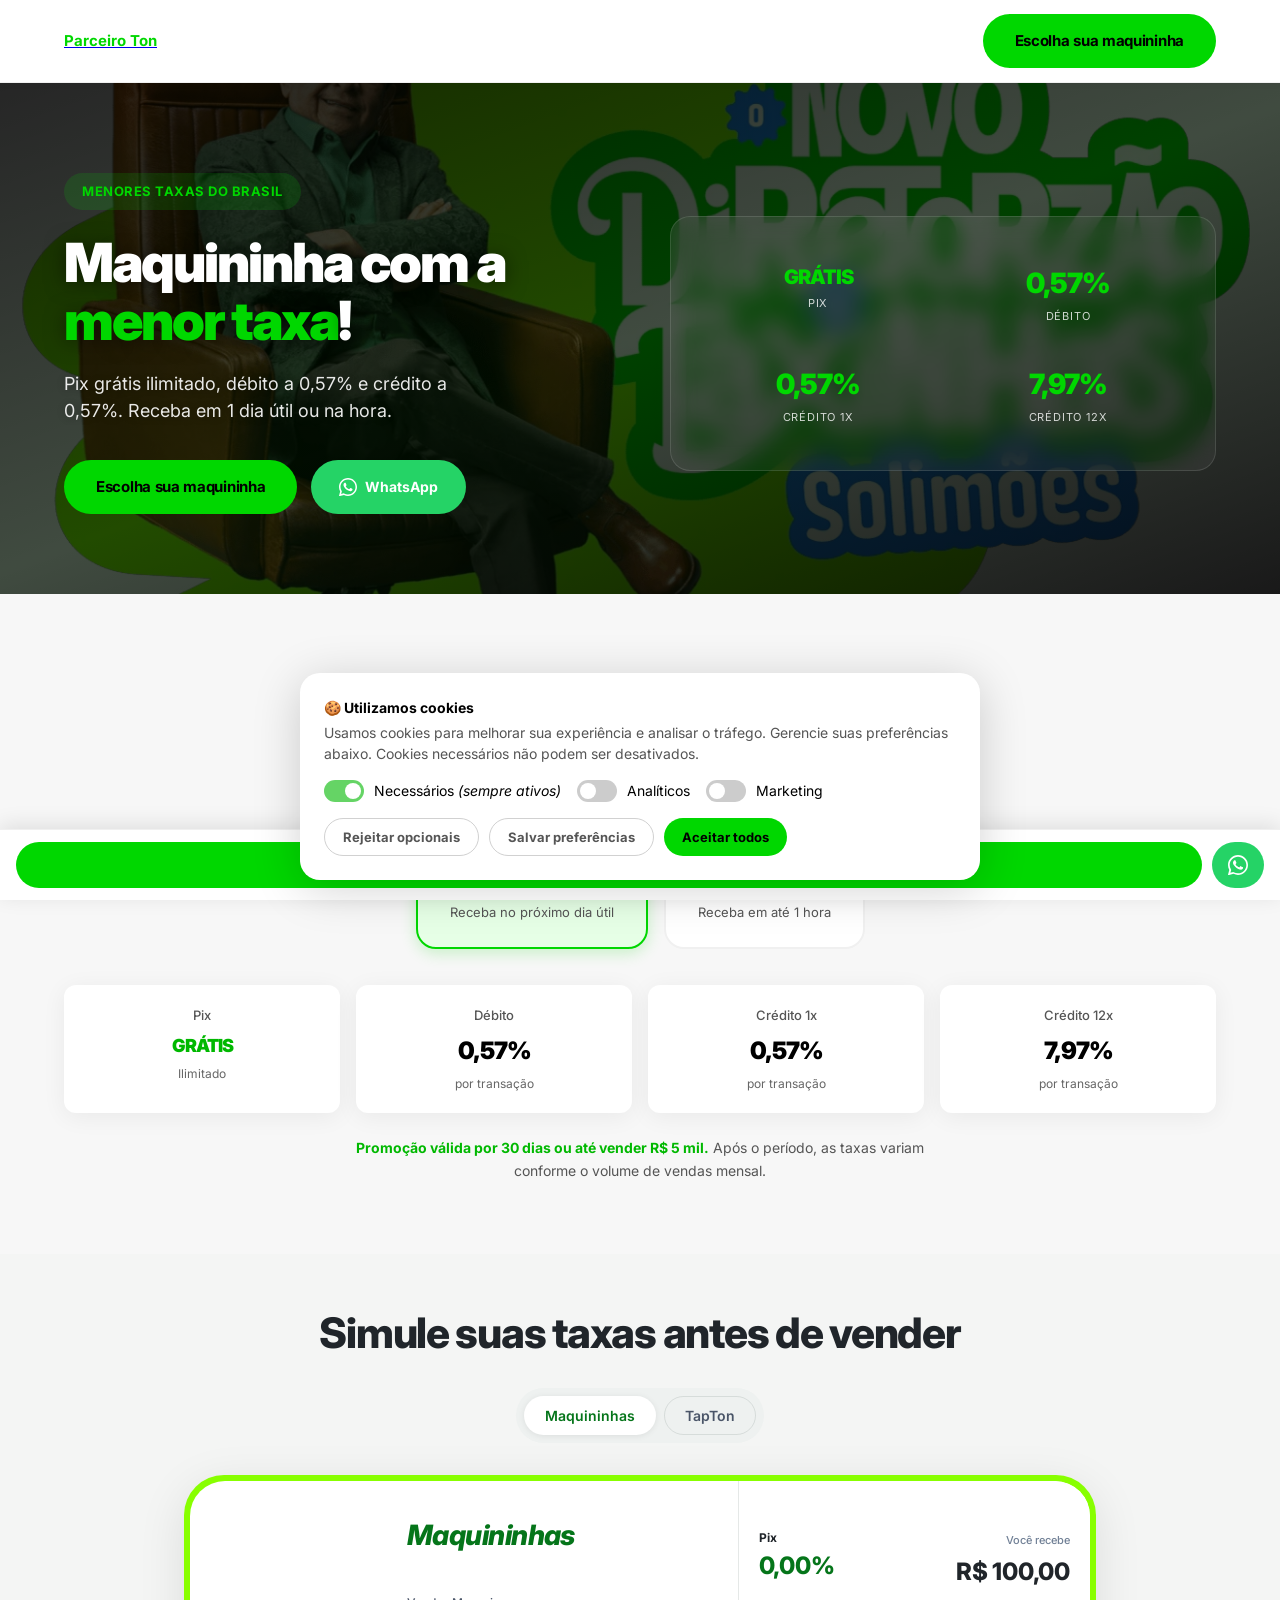
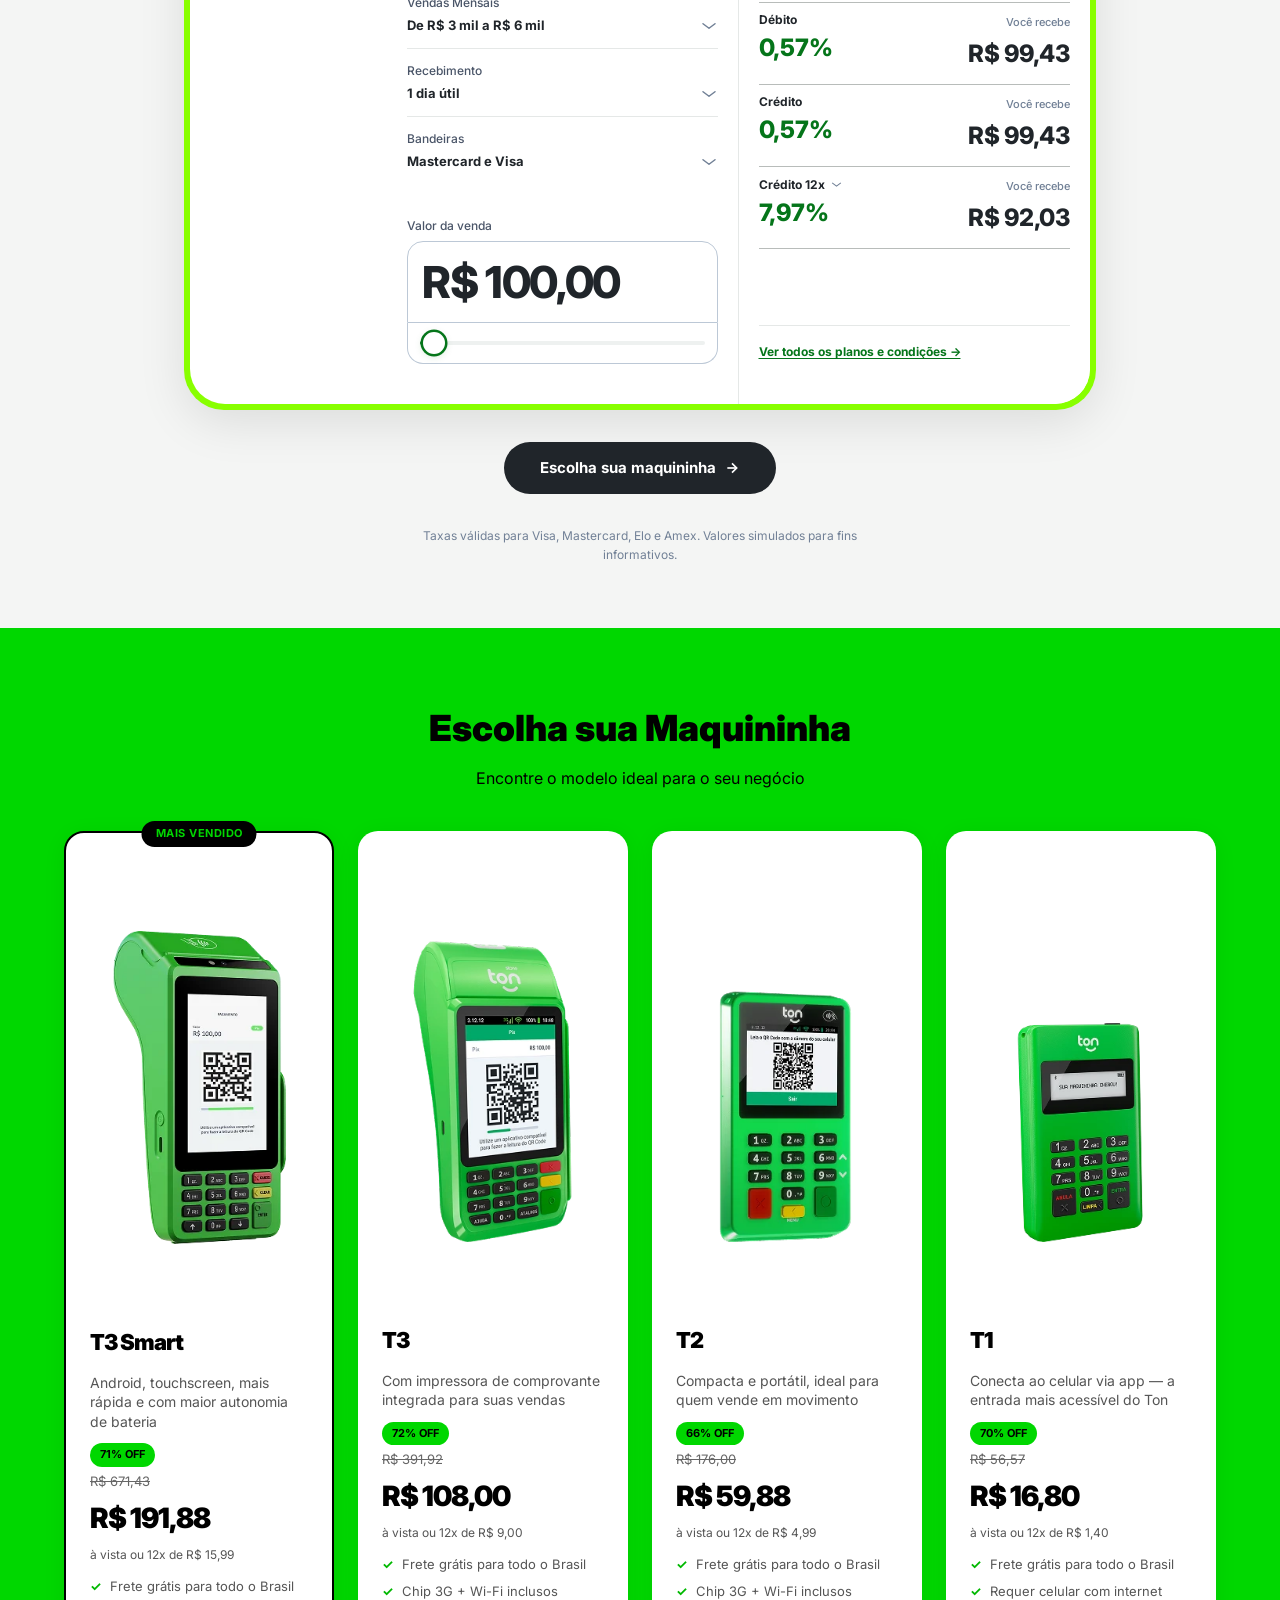
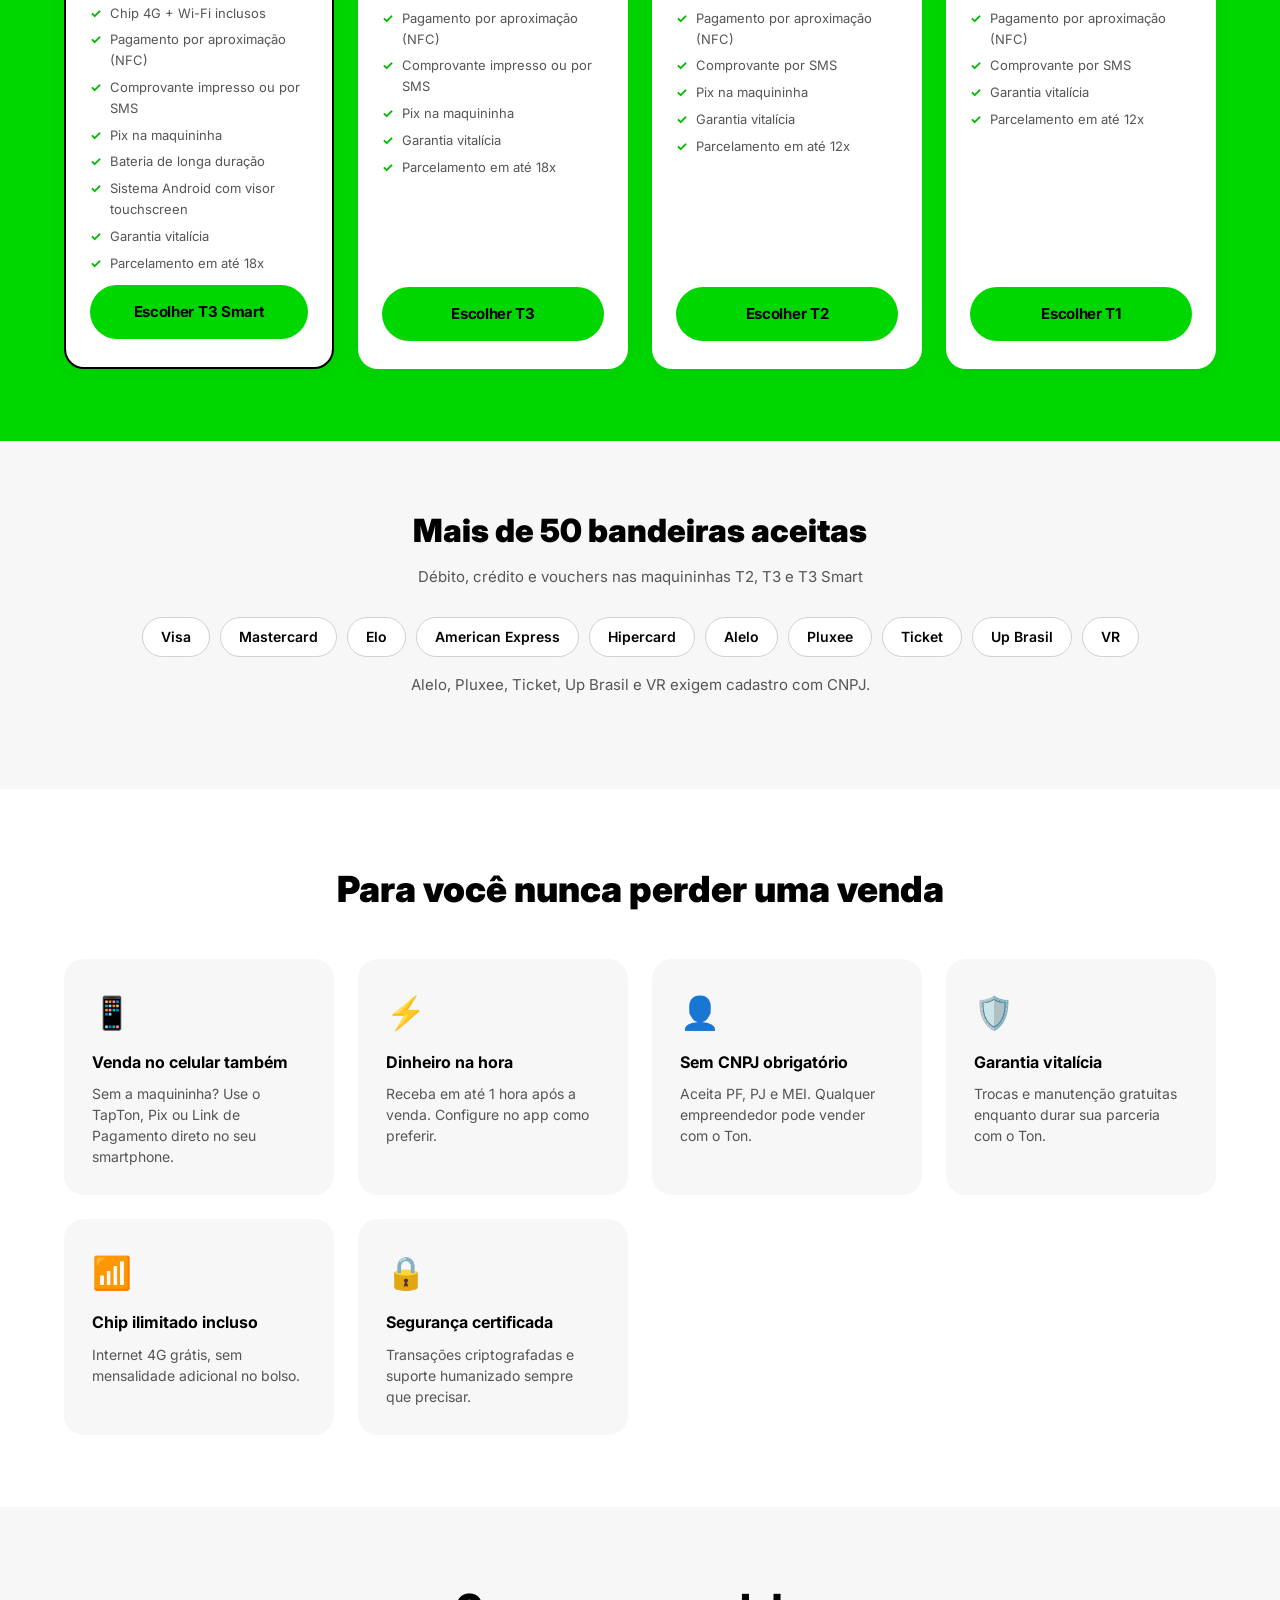
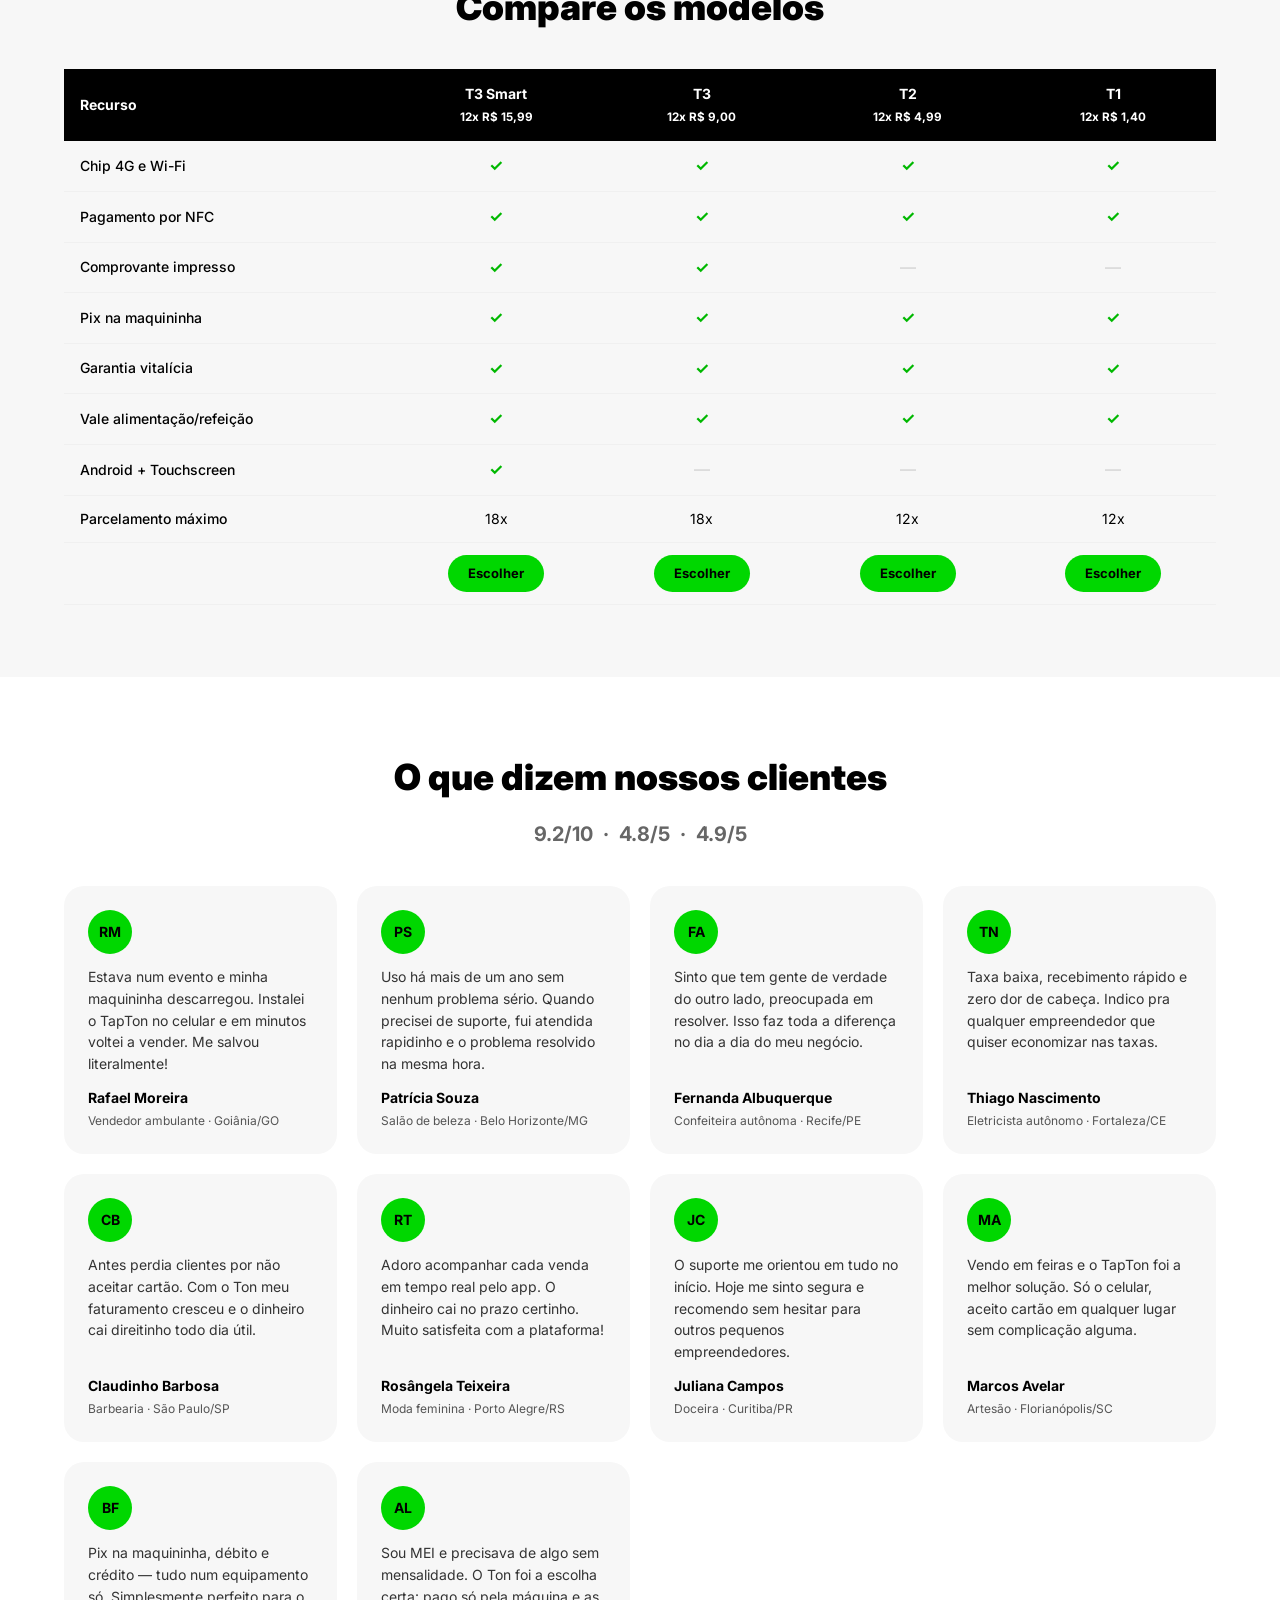
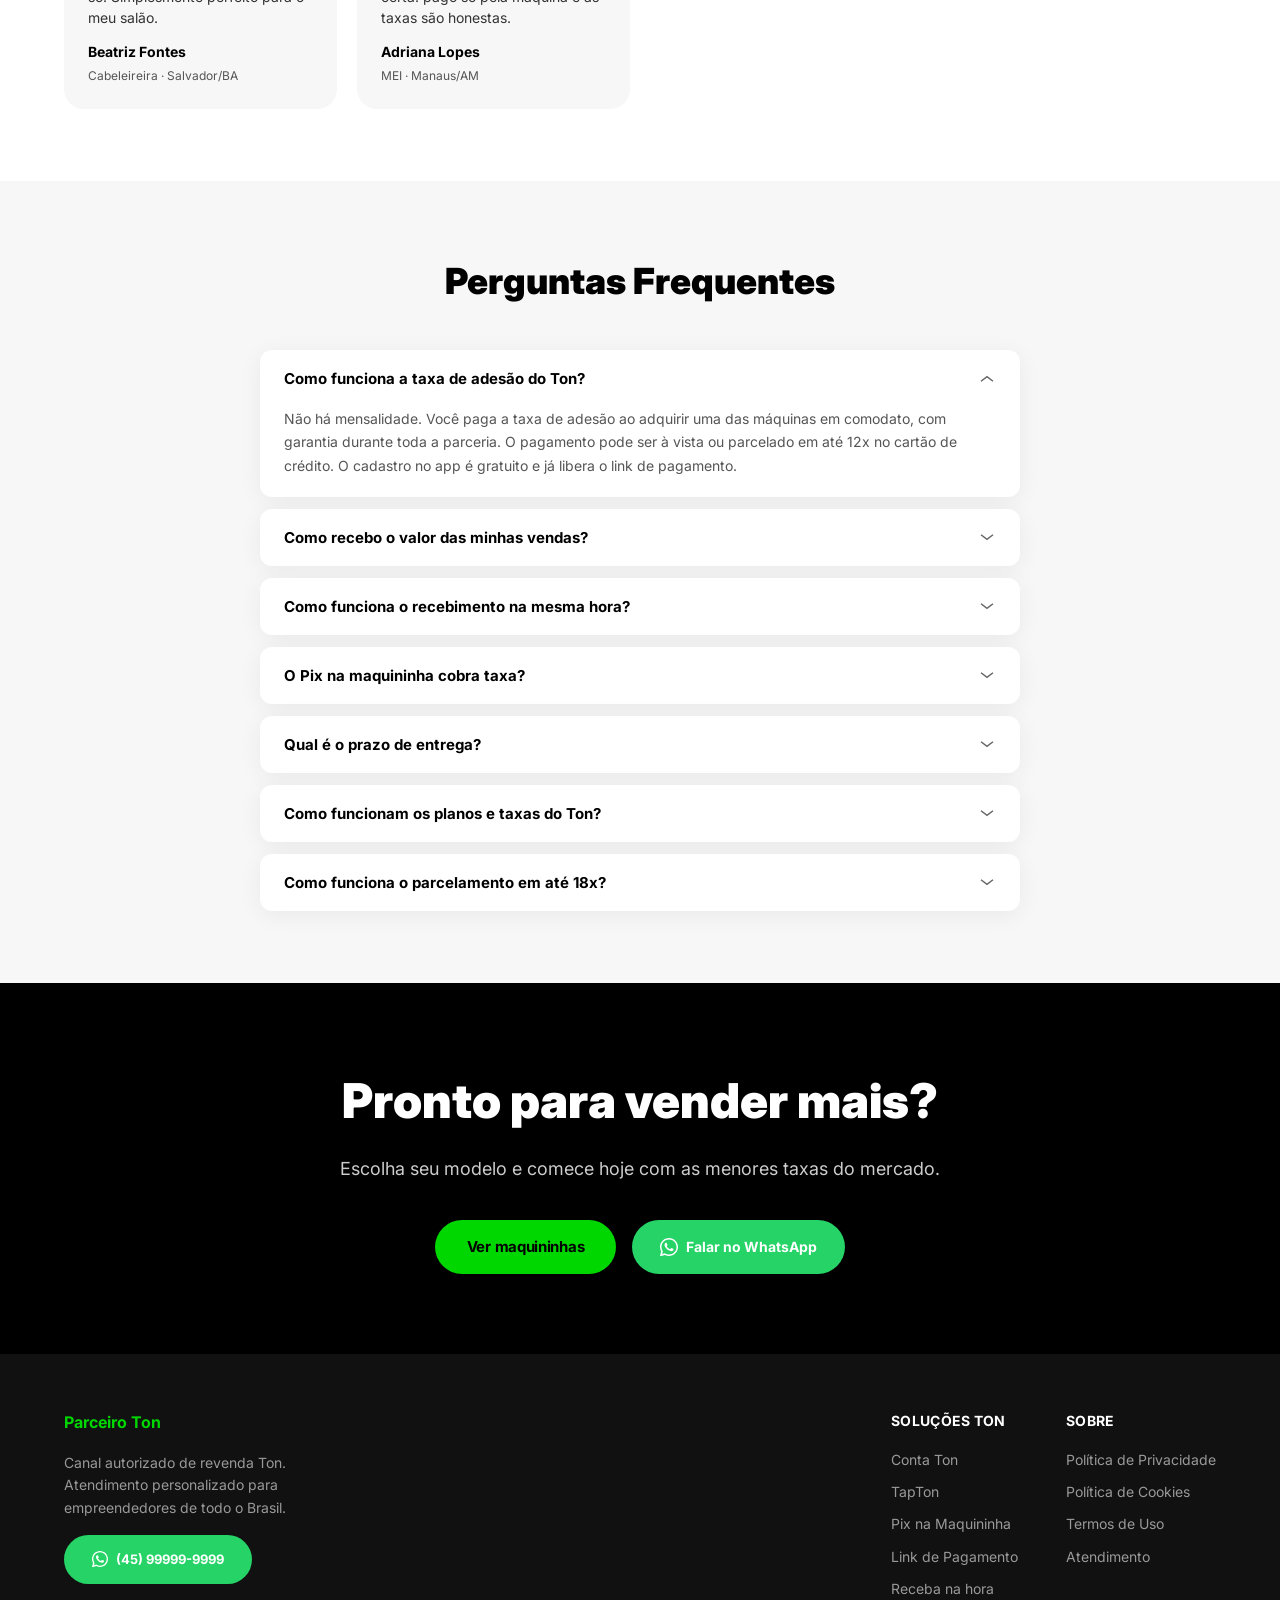
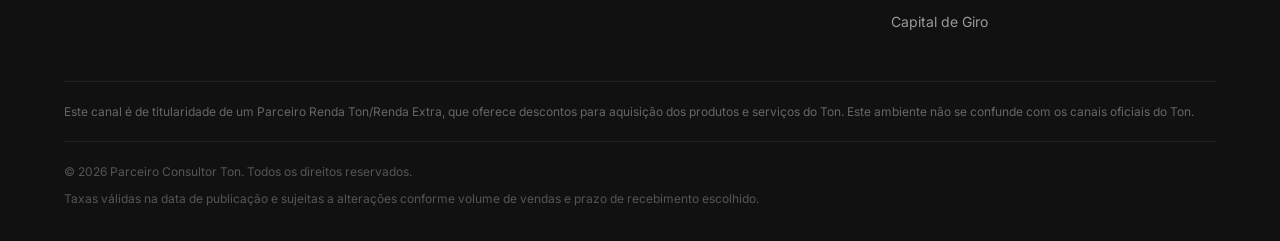
==== commit c3dbb145: "Update index.html" ====
--- a/index.html
+++ b/index.html
@@ -131,7 +131,7 @@
 
 <!-- ===== HERO ===== -->
 <section class="hero" id="hero" aria-labelledby="hero-titulo">
-  <img src="images/hero-bg.webp" alt="" class="hero-bg" fetchpriority="high" decoding="sync" aria-hidden="true" width="1440" height="600">
+  <img src="img/hero.webp" alt="" class="hero-bg" fetchpriority="high" decoding="sync" aria-hidden="true" width="1440" height="600">
   <div class="hero-overlay" aria-hidden="true"></div>
   <div class="container">
     <div class="hero-content">
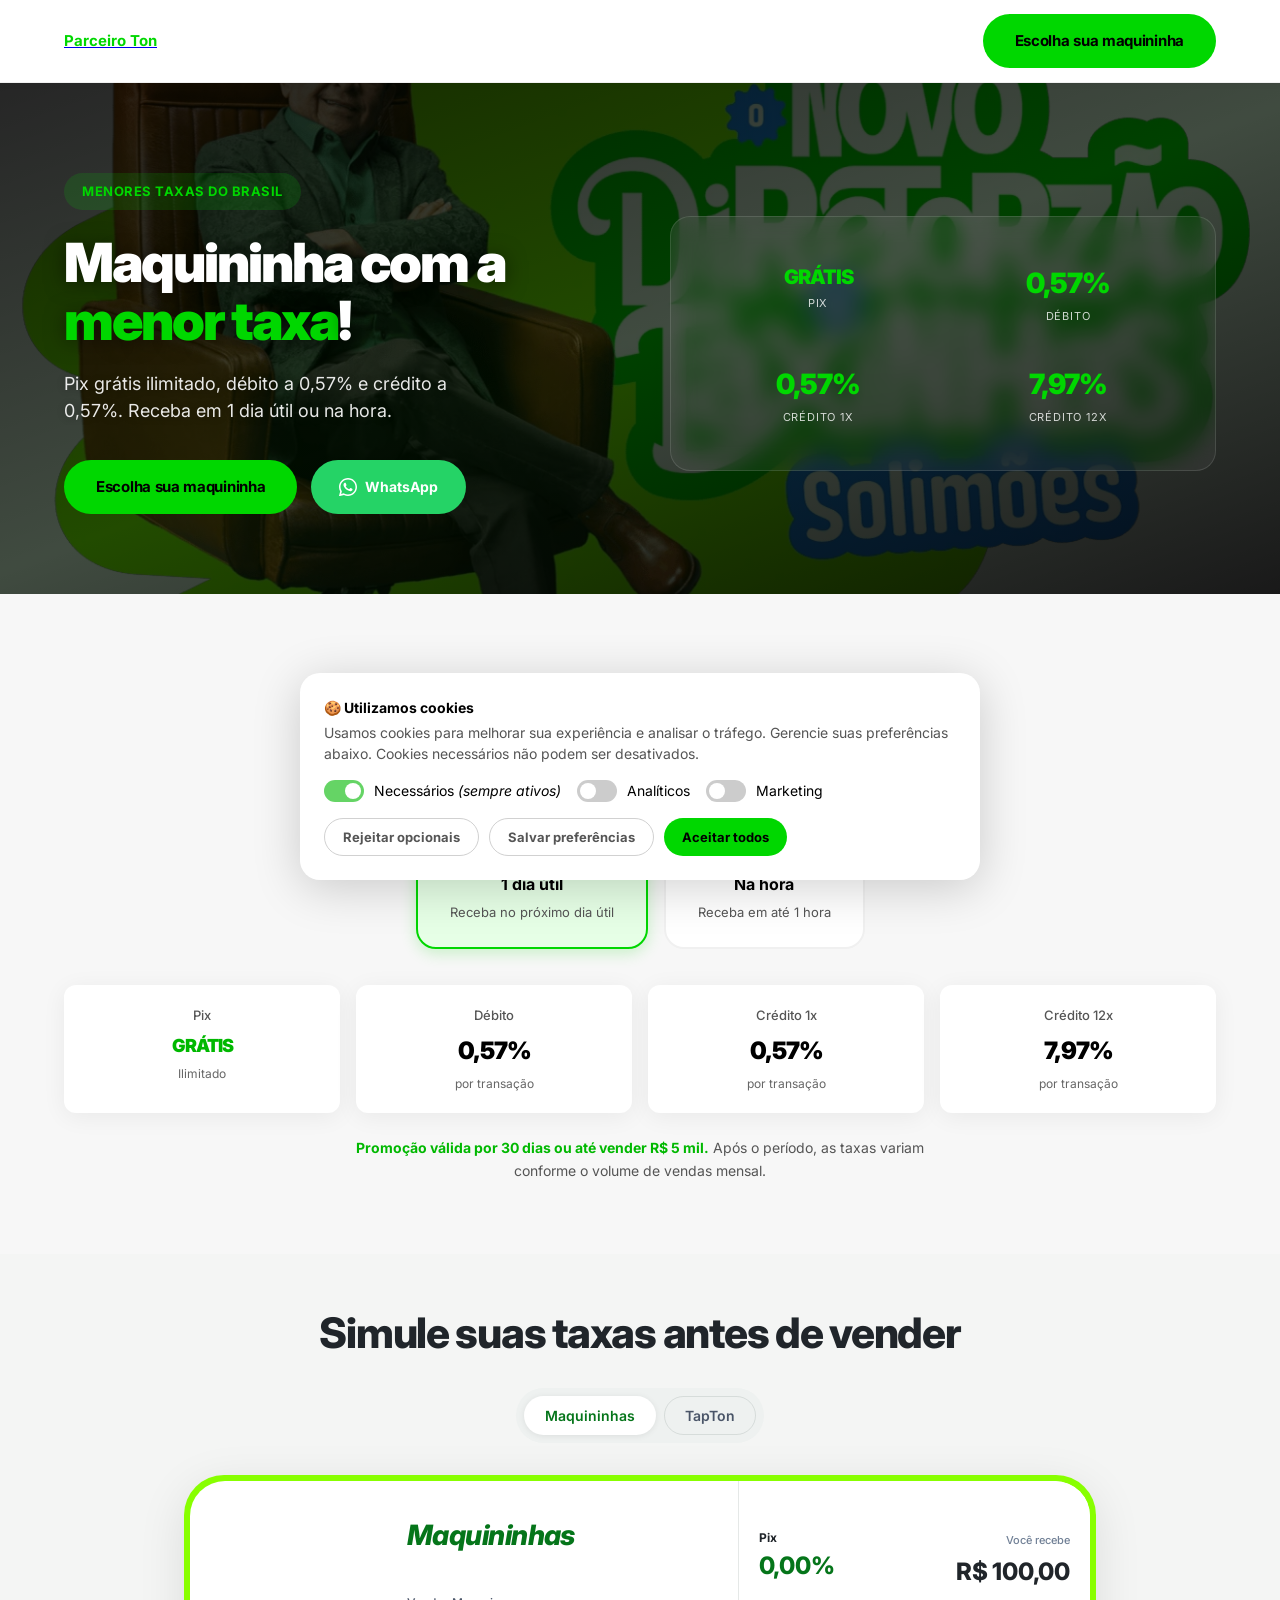
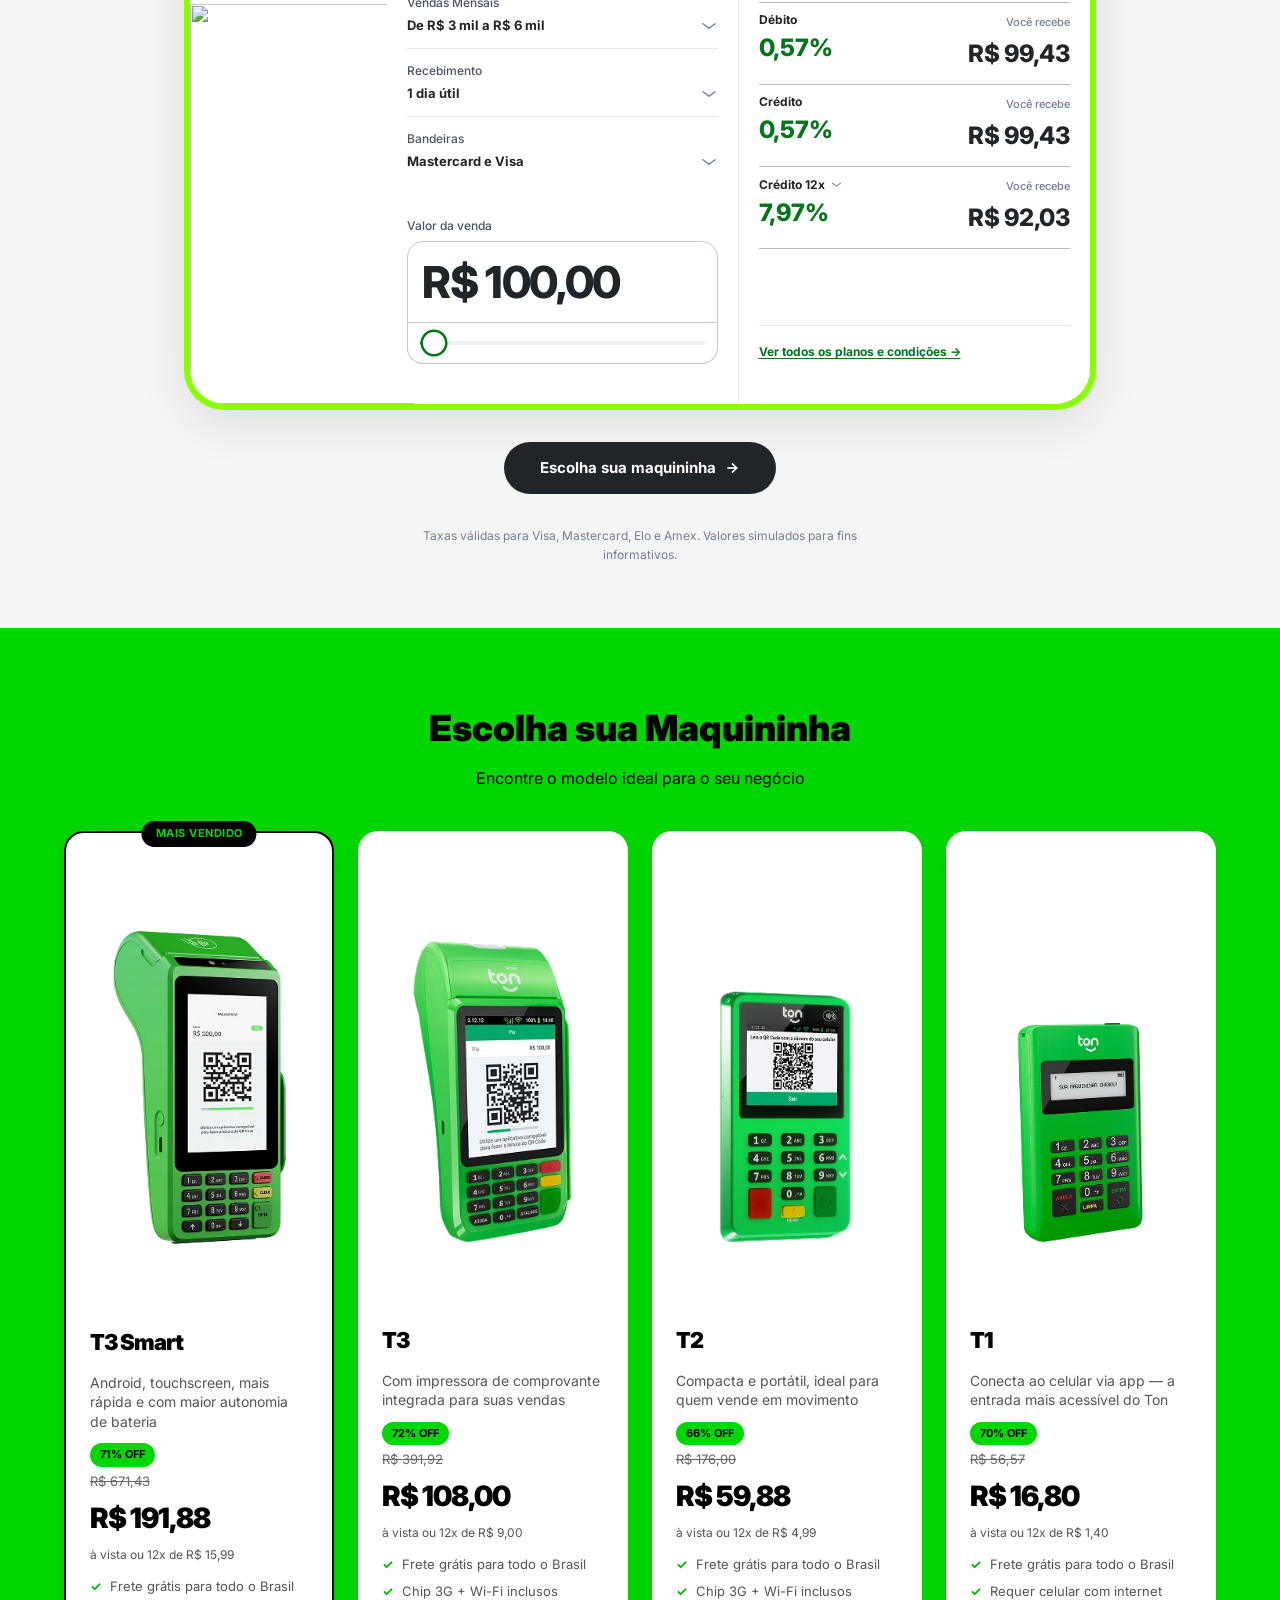
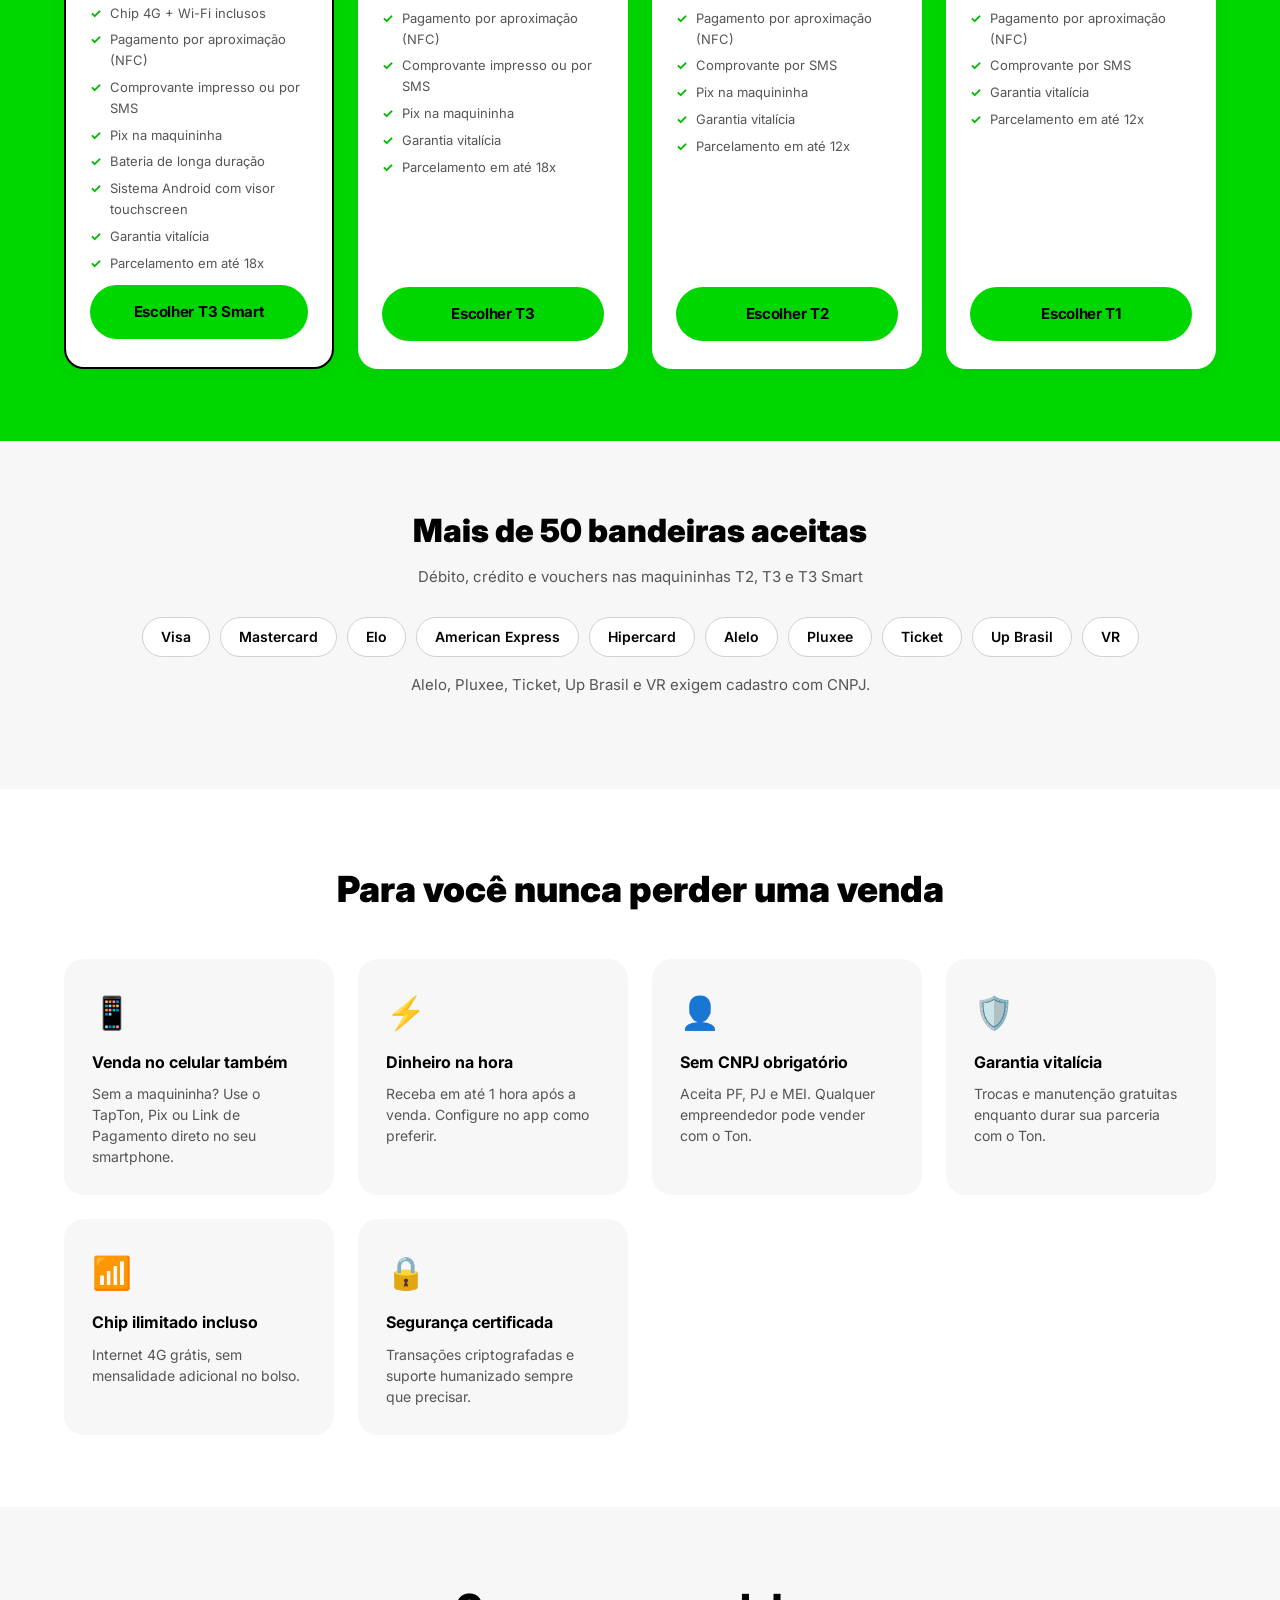
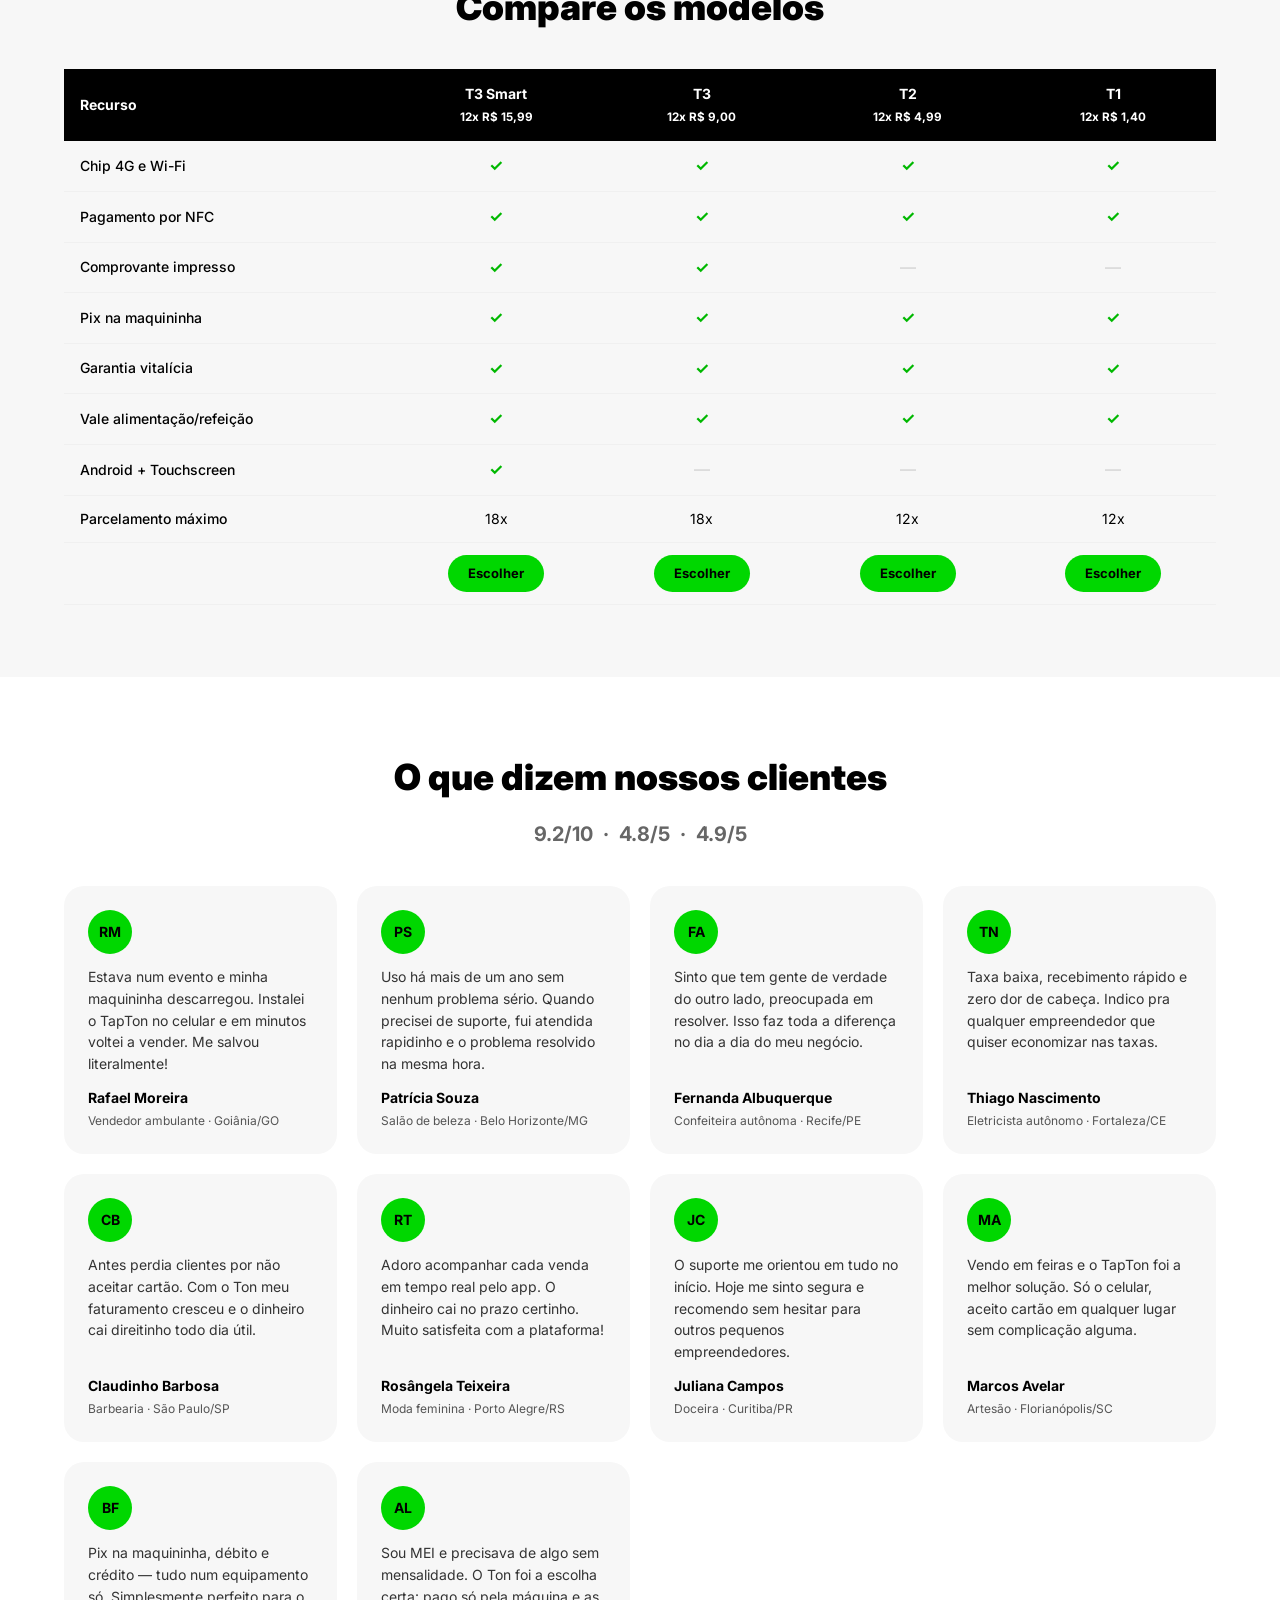
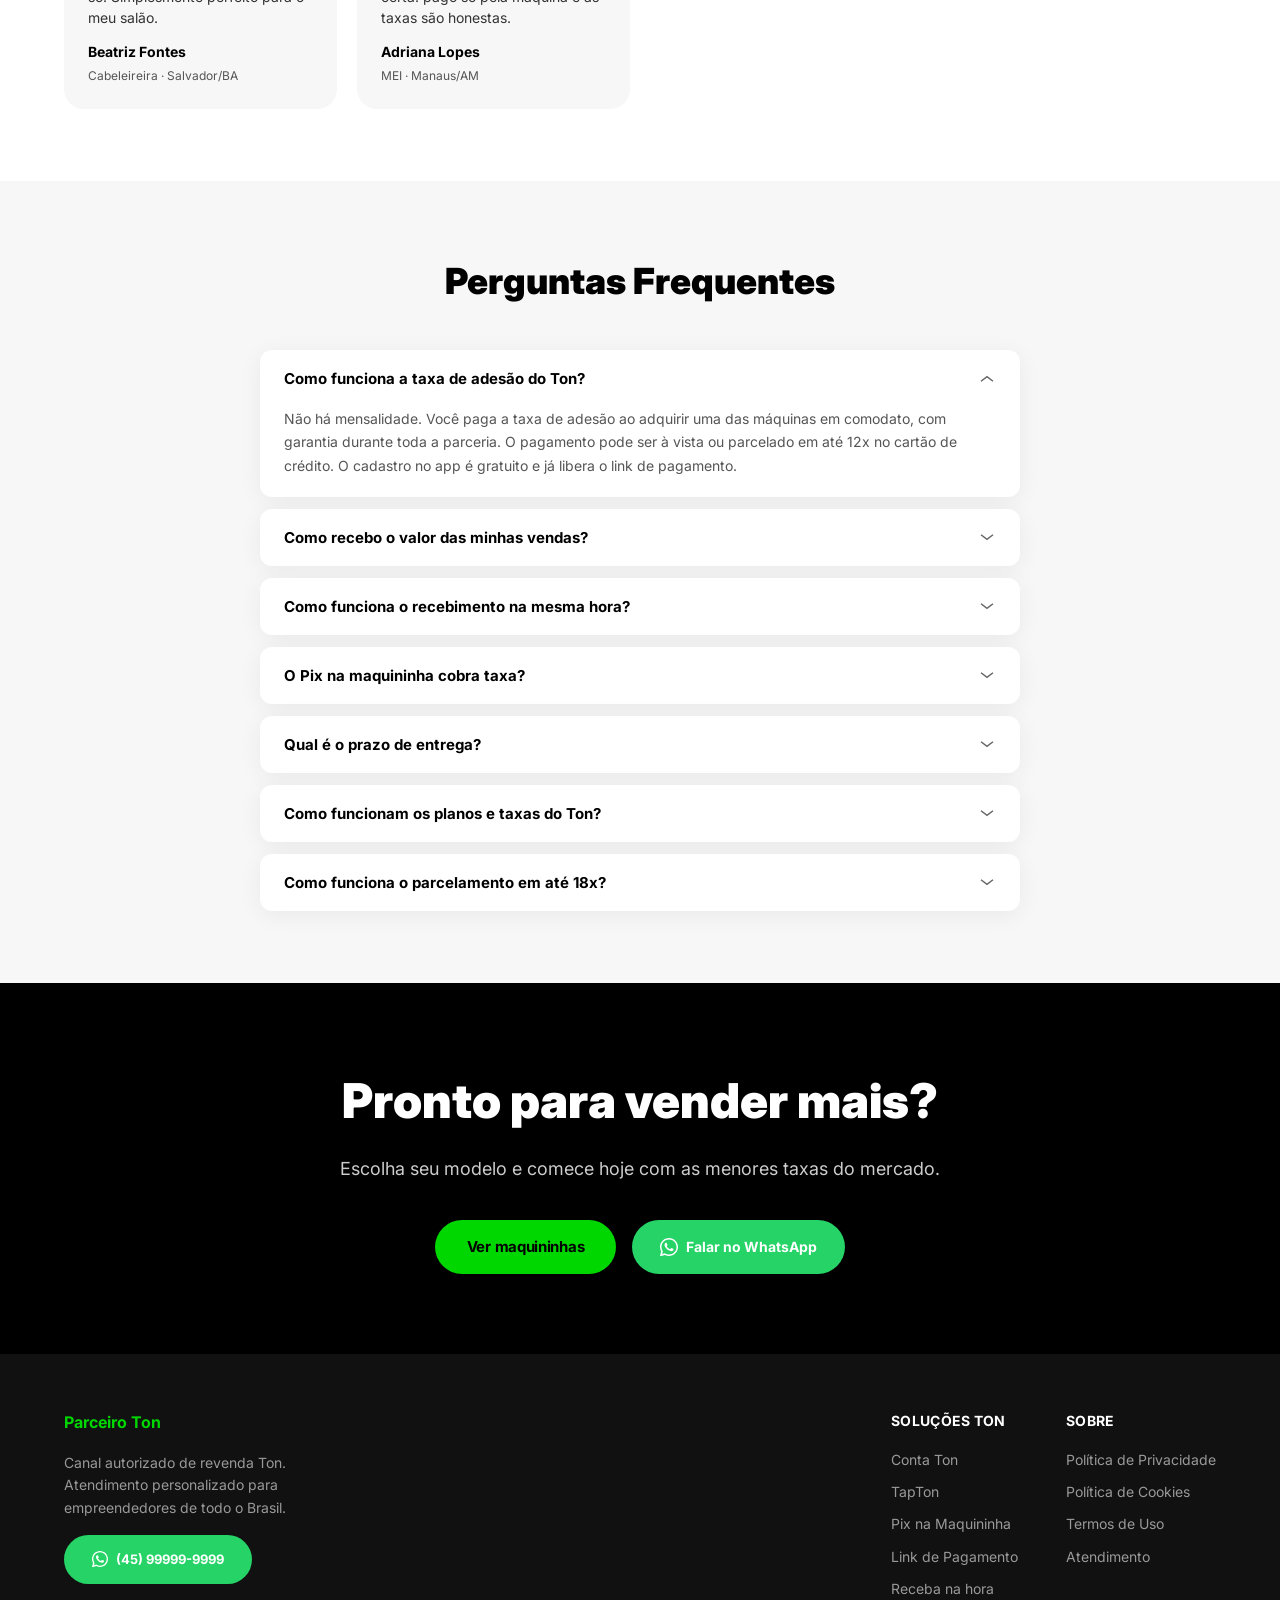
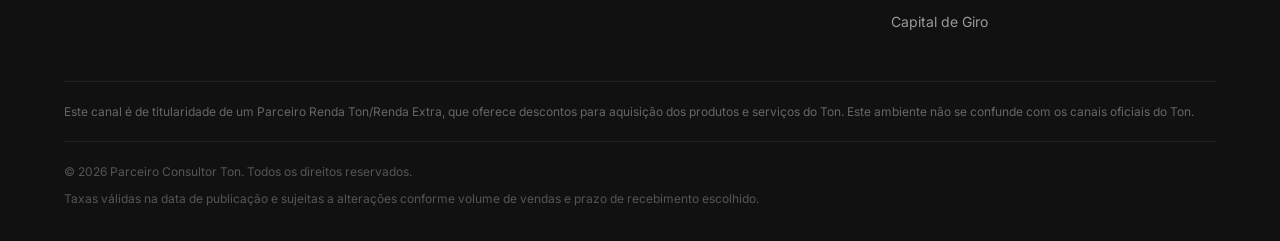
==== commit beeaa63a: "Update index.html" ====
--- a/index.html
+++ b/index.html
@@ -301,7 +301,7 @@
           <li>Garantia vitalícia</li>
           <li>Parcelamento em até 18x</li>
         </ul>
-        <a href="https://www.ton.com.br/checkout/cart?userTag=tonmega_tier&productId=TONMEGA_TIER_SMART_POS&userAnticipation=1&referrer=FA50C2AD-7A39-46F5-BCA1-ECDD99F7A331&utm_medium=invite_share&utm_source=revendedor&machineName=t3smart" class="btn-primario" aria-label="Comprar T3 Smart">Escolher T3 Smart</a>
+        <a href="https://www.ton.com.br/checkout/cart?userTag=tonmega_tier&userAnticipation=1&referrer=FA50C2AD-7A39-46F5-BCA1-ECDD99F7A331&utm_medium=invite_share&utm_source=revendedor&machineName=t3" class="btn-primario" aria-label="Comprar T3 Smart">Escolher T3 Smart</a>
       </article>
 
       <!-- T3 -->
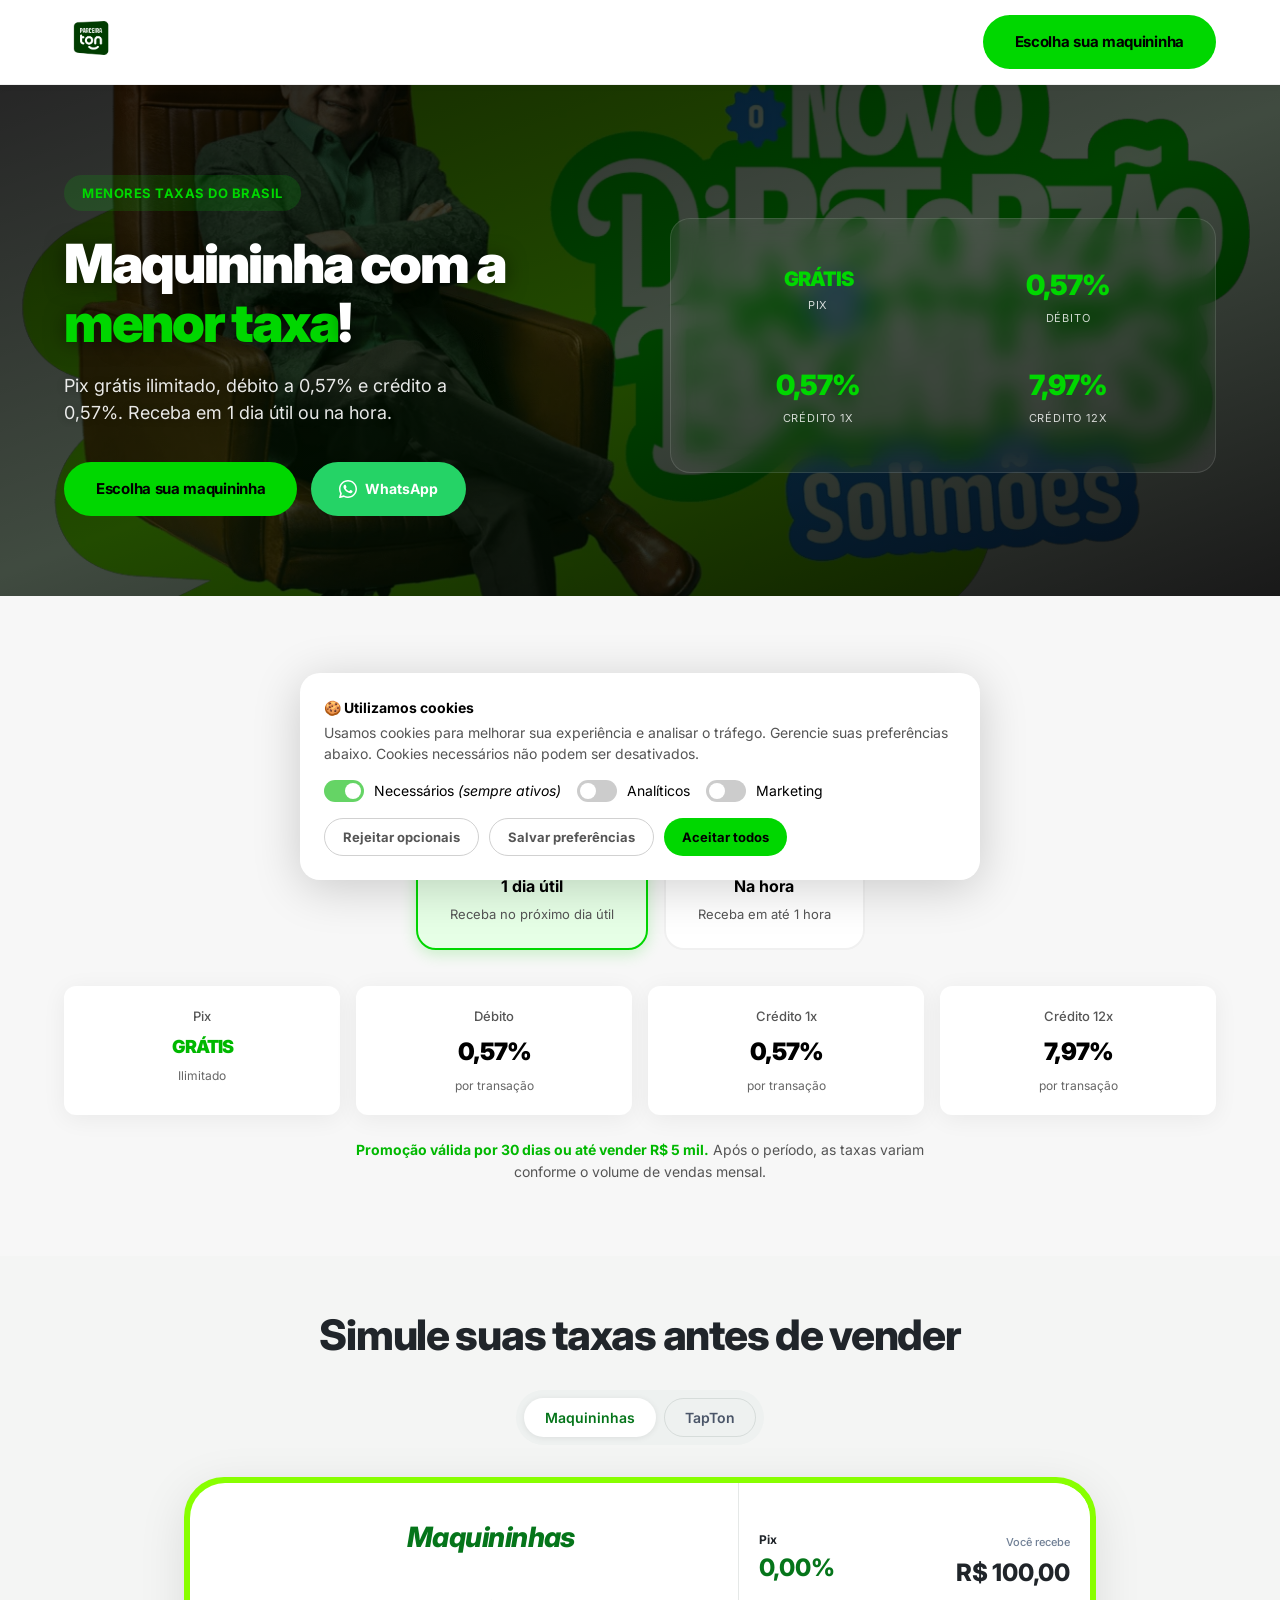
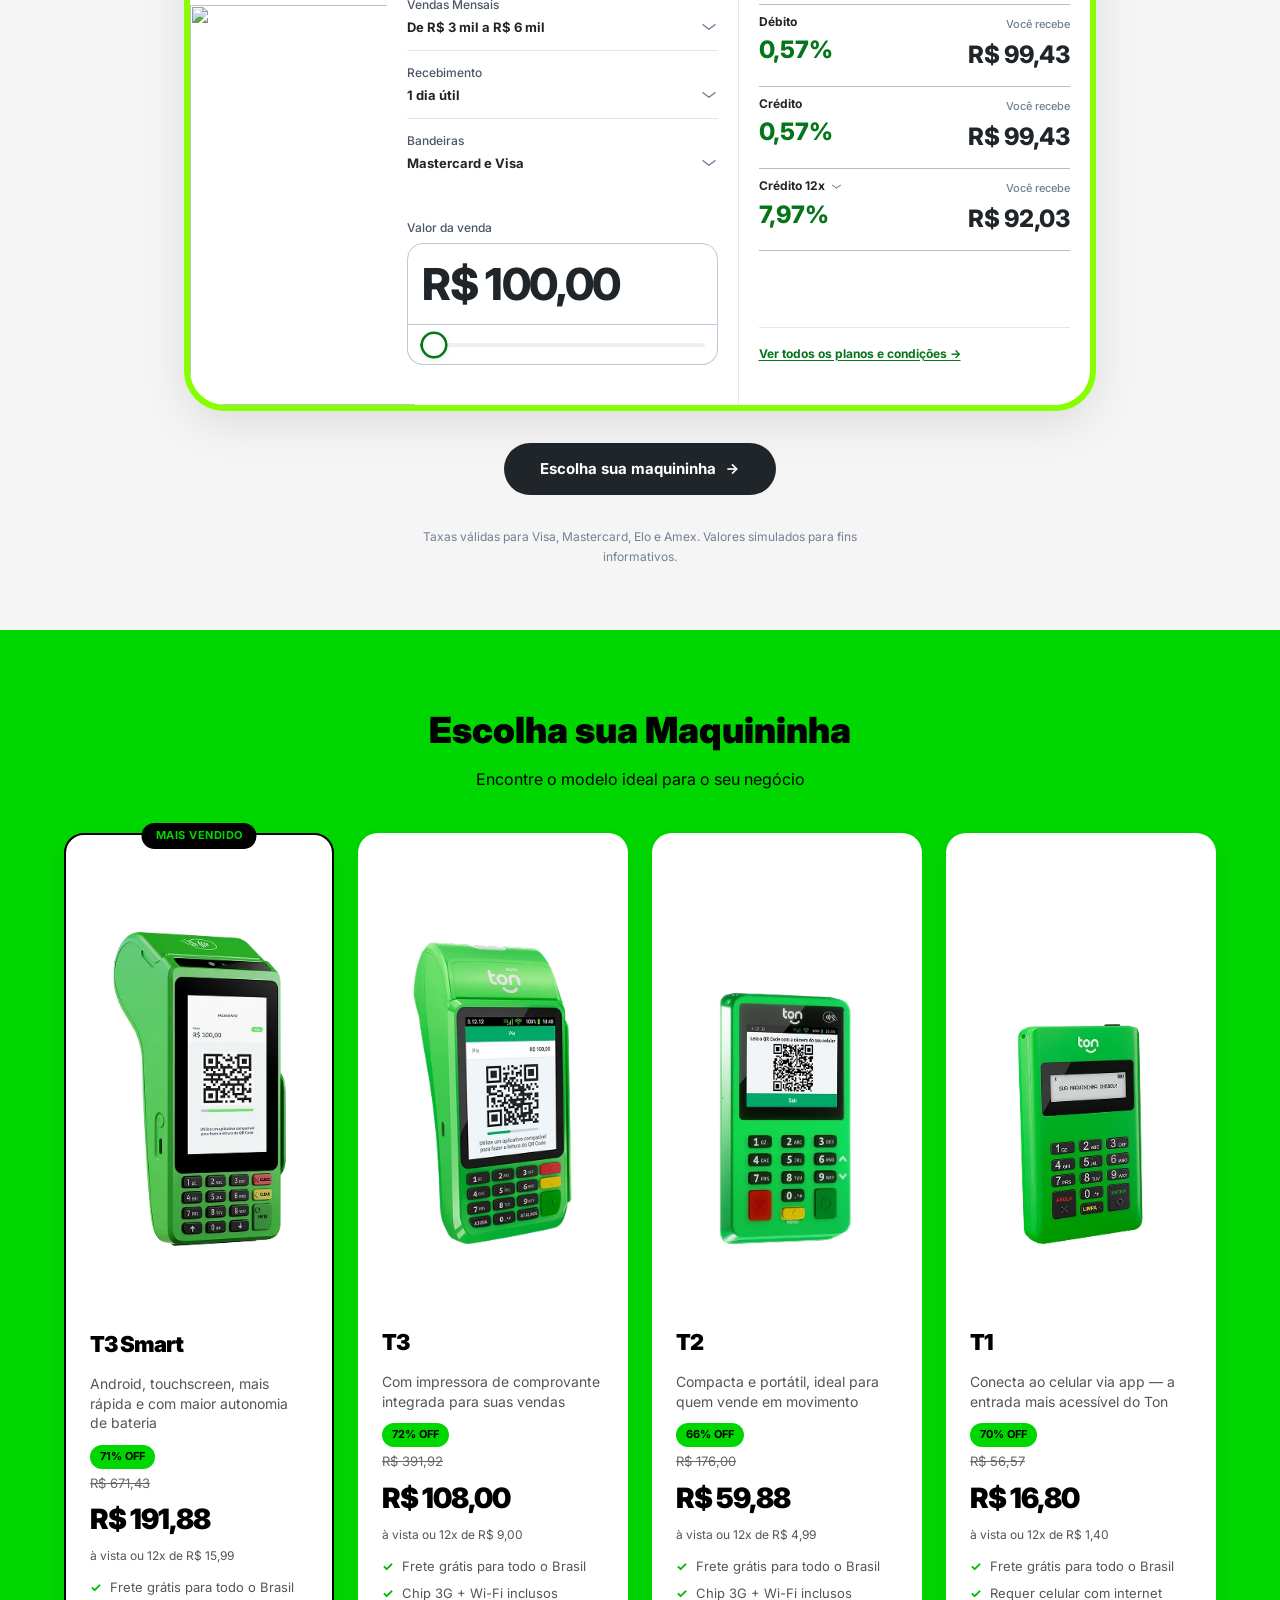
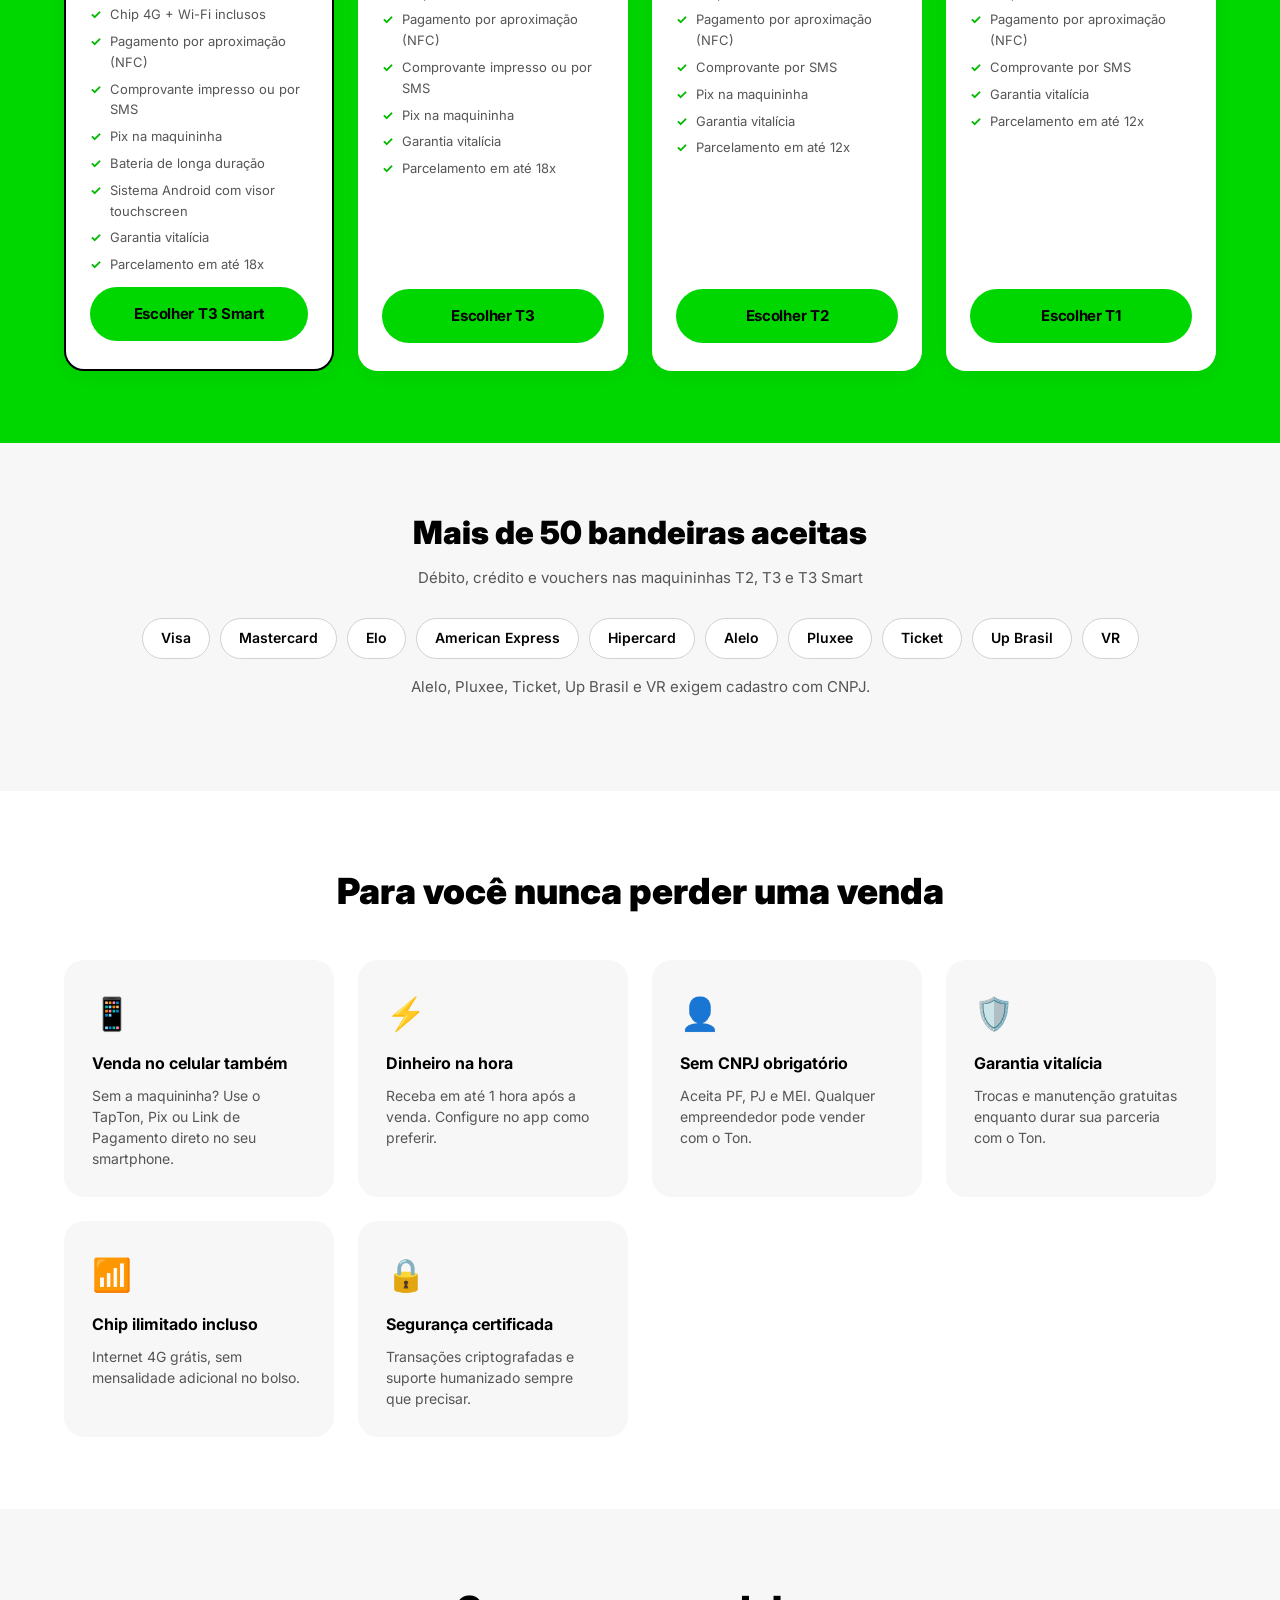
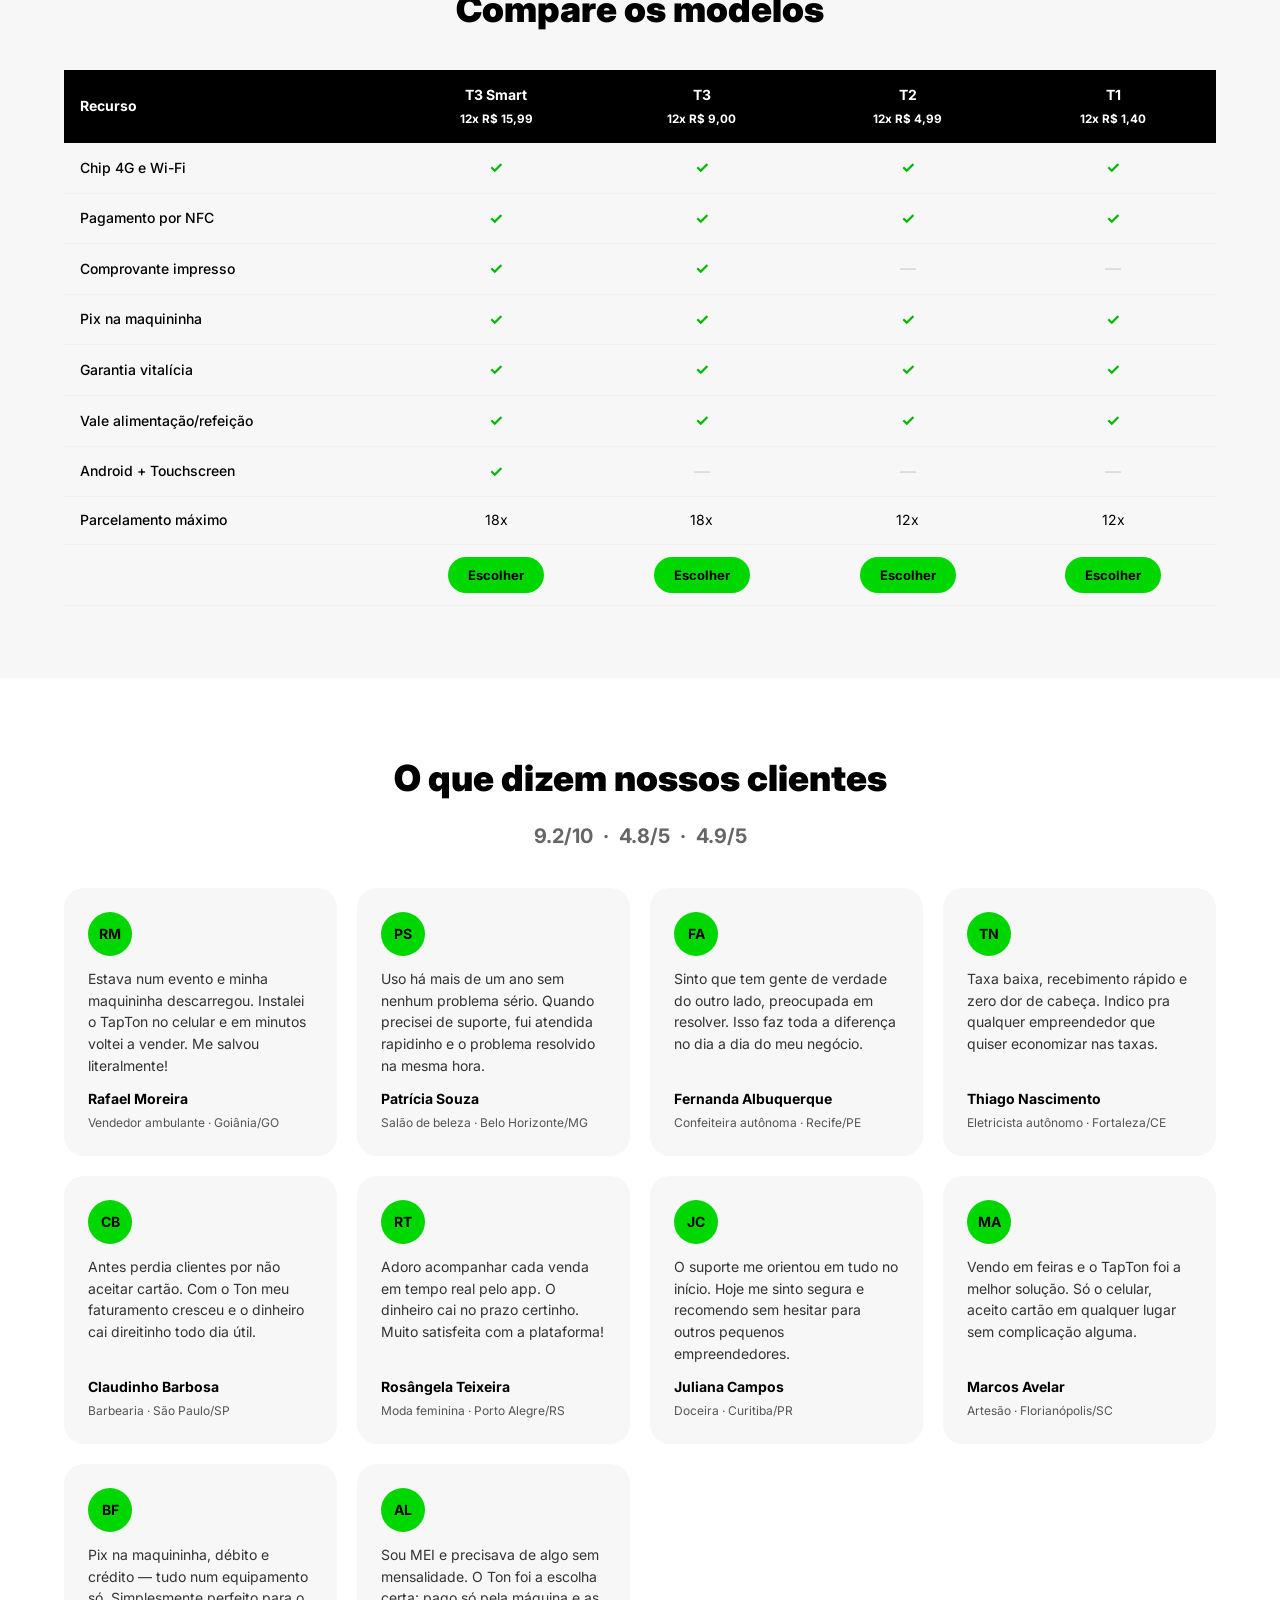
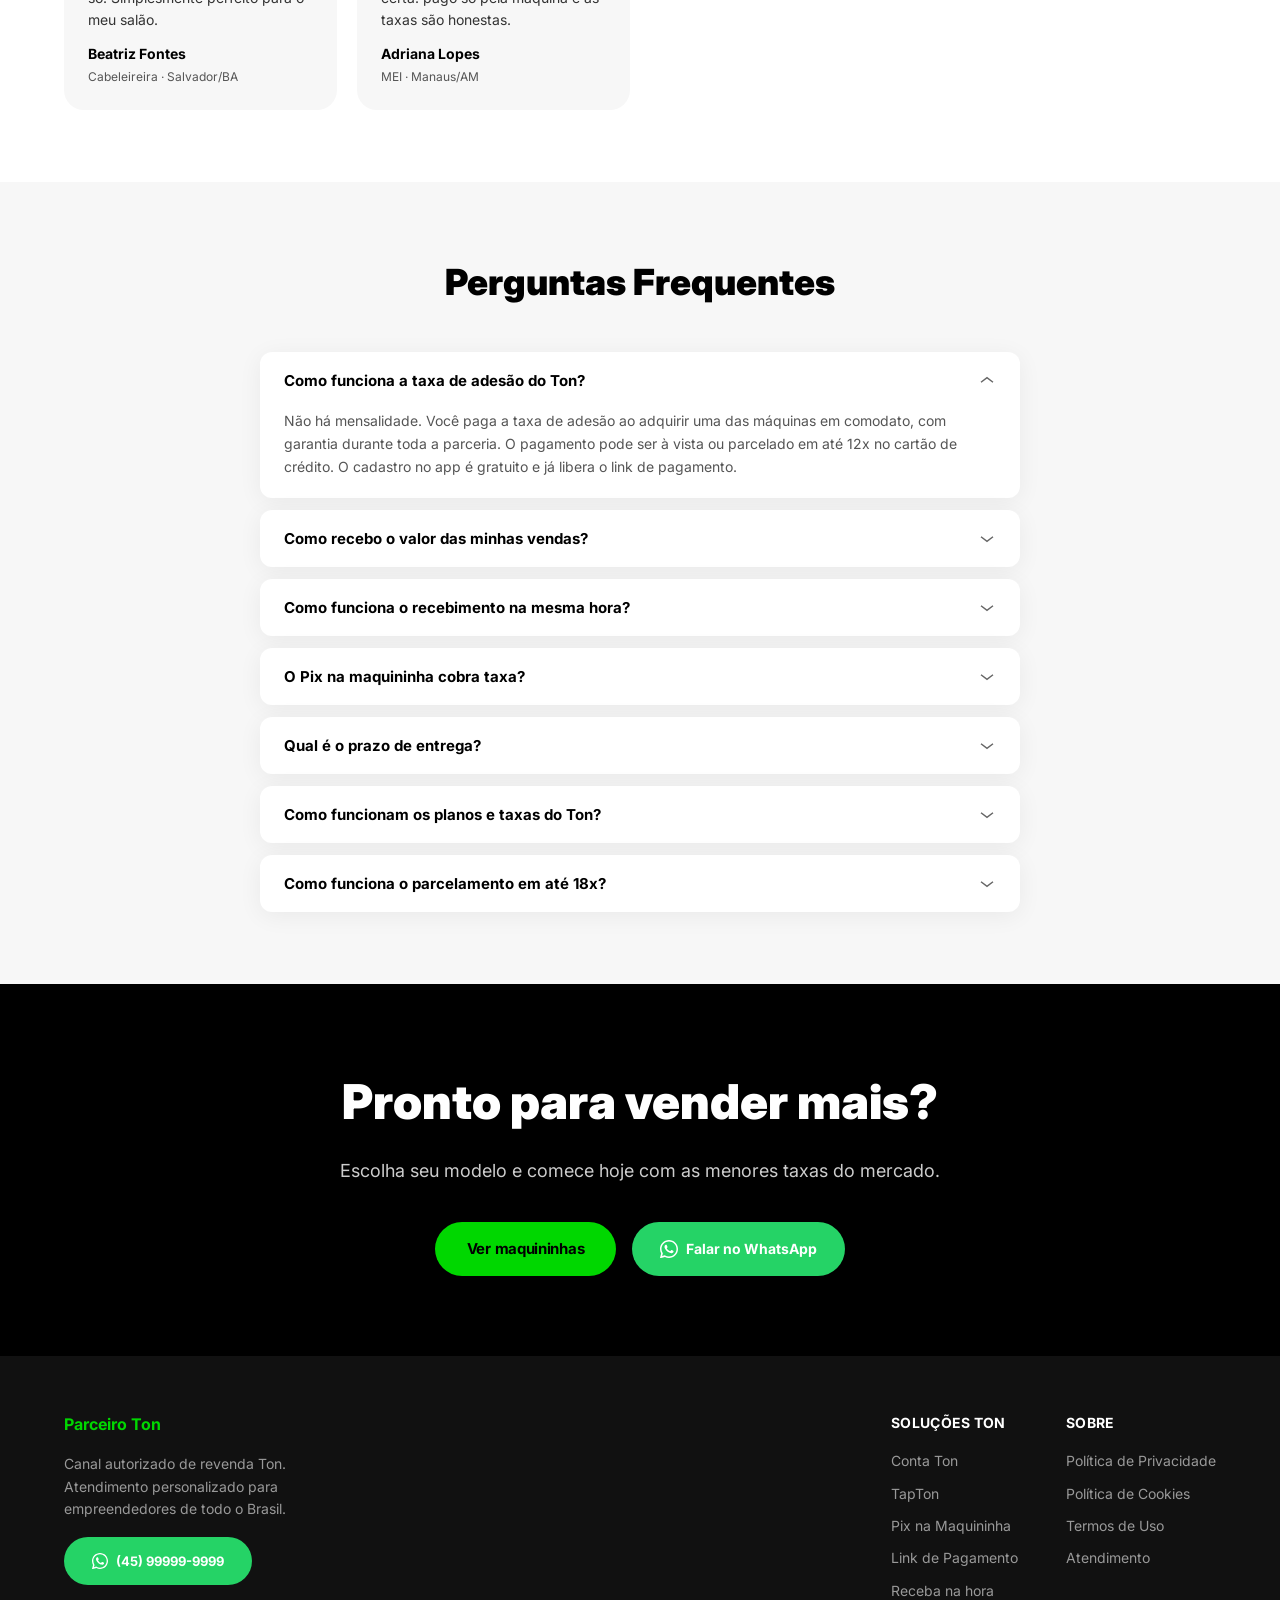
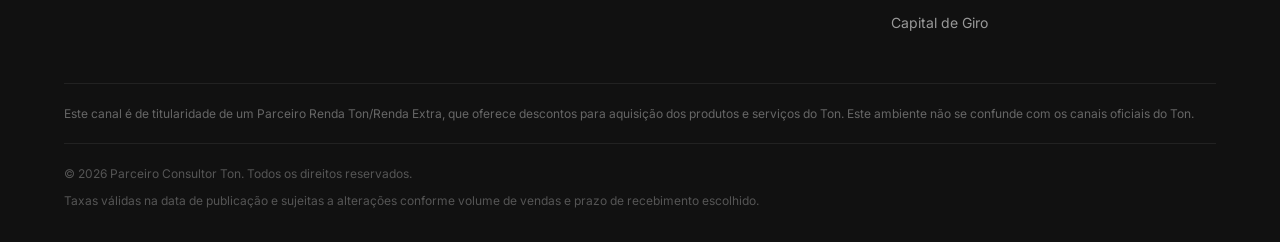
==== commit 138d9838: "Update index.html" ====
--- a/index.html
+++ b/index.html
@@ -119,7 +119,7 @@
 <header class="header" role="banner">
   <div class="container">
     <a href="/" aria-label="Parceiro Ton – página inicial">
-      <img src="images/Ton_Parceira_Logo_4.png" alt="Parceiro Ton" class="logo-ton" width="120" height="41"
+      <img src="img/Ton_Parceira_Logo_4.png" alt="Parceiro Ton" class="logo-ton" width="120" height="41"
            onerror="this.style.display='none';this.nextElementSibling.style.display='block'">
       <span style="display:none;font-size:15px;font-weight:700;color:var(--verde)">Parceiro Ton</span>
     </a>
@@ -301,7 +301,7 @@
           <li>Garantia vitalícia</li>
           <li>Parcelamento em até 18x</li>
         </ul>
-        <a href="https://www.ton.com.br/checkout/cart?userTag=tonmega_tier&userAnticipation=1&referrer=FA50C2AD-7A39-46F5-BCA1-ECDD99F7A331&utm_medium=invite_share&utm_source=revendedor&machineName=t3" class="btn-primario" aria-label="Comprar T3 Smart">Escolher T3 Smart</a>
+        <a href="https://www.ton.com.br/maquininha/t3-smart?referrer=FA50C2AD-7A39-46F5-BCA1-ECDD99F7A331&utm_medium=invite_share&utm_source=revendedor&machineName=t1&gtm_debug=1715729523579" class="btn-primario" aria-label="Comprar T3 Smart">Escolher T3 Smart</a>
       </article>
 
       <!-- T3 -->
@@ -327,7 +327,7 @@
           <li>Garantia vitalícia</li>
           <li>Parcelamento em até 18x</li>
         </ul>
-        <a href="https://www.ton.com.br/checkout/cart?userTag=tonmega_tier&productId=TONMEGA_TIER_T3&userAnticipation=1&referrer=FA50C2AD-7A39-46F5-BCA1-ECDD99F7A331&utm_medium=invite_share&utm_source=revendedor&machineName=t3" class="btn-primario" aria-label="Comprar T3">Escolher T3</a>
+        <a href="https://www.ton.com.br/checkout/cart?userTag=tonmega_tier&productId=TONMEGA_TIER_S920&userAnticipation=1&referrer=FA50C2AD-7A39-46F5-BCA1-ECDD99F7A331" class="btn-primario" aria-label="Comprar T3">Escolher T3</a>
       </article>
 
       <!-- T2 -->
@@ -353,7 +353,7 @@
           <li>Garantia vitalícia</li>
           <li>Parcelamento em até 12x</li>
         </ul>
-        <a href="https://www.ton.com.br/checkout/cart?userTag=tonmega_tier&productId=TONMEGA_TIER_D195&userAnticipation=1&referrer=FA50C2AD-7A39-46F5-BCA1-ECDD99F7A331&utm_medium=invite_share&utm_source=revendedor&machineName=t2" class="btn-primario" aria-label="Comprar T2">Escolher T2</a>
+        <a href="https://www.ton.com.br/checkout/cart?userTag=tonmega_tier&productId=TONMEGA_TIER_D195&userAnticipation=1&referrer=FA50C2AD-7A39-46F5-BCA1-ECDD99F7A331" class="btn-primario" aria-label="Comprar T2">Escolher T2</a>
       </article>
 
       <!-- T1 -->
@@ -378,7 +378,7 @@
           <li>Garantia vitalícia</li>
           <li>Parcelamento em até 12x</li>
         </ul>
-        <a href="https://www.ton.com.br/checkout/cart?userTag=tonmega_tier&productId=TONMEGA_TIER_D150&userAnticipation=1&referrer=FA50C2AD-7A39-46F5-BCA1-ECDD99F7A331&utm_medium=invite_share&utm_source=revendedor&machineName=t1" class="btn-primario" aria-label="Comprar T1">Escolher T1</a>
+        <a href="https://www.ton.com.br/checkout/cart?userTag=tonmega_tier&productId=TONMEGA_TIER_D150&userAnticipation=1&referrer=FA50C2AD-7A39-46F5-BCA1-ECDD99F7A331" class="btn-primario" aria-label="Comprar T1">Escolher T1</a>
       </article>
 
     </div>
